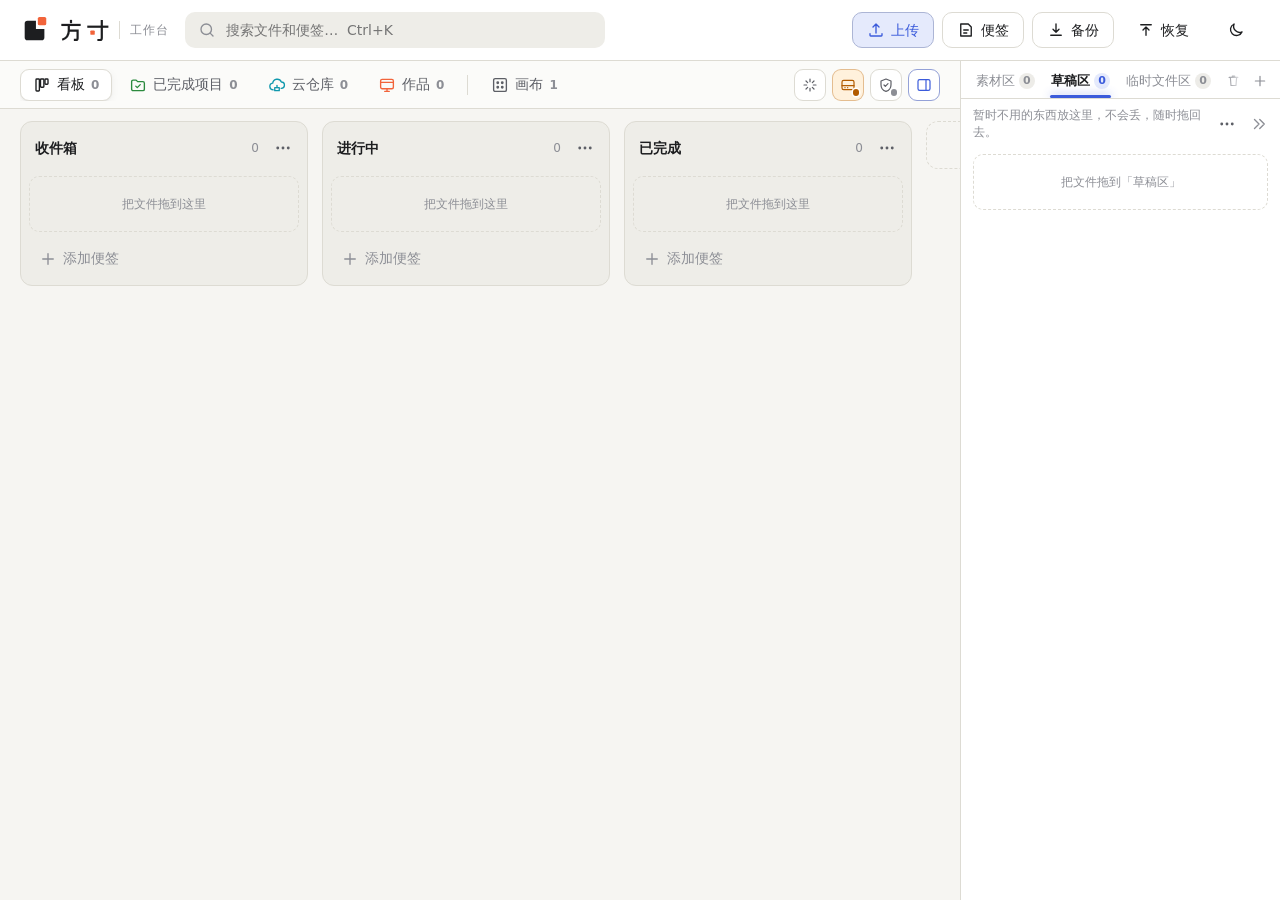
==== index.html @ 1f2dc85d "perf: eliminate lag on works view with staggered bounded iframe loading and single-pass log indexing" ====
<!doctype html>
<html lang="zh-CN">
<head>
  <meta charset="utf-8">
  <meta name="viewport" content="width=device-width, initial-scale=1, viewport-fit=cover">
  <title>方寸 · 工作台</title>
  <meta name="description" content="方寸 —— 方寸之间，万物归位。看板 + 无限画布 + 功能区的文件工作台：任意文件拖入拖出，智能关联，长按打包归档。">
  <meta name="theme-color" content="#f6f5f2" media="(prefers-color-scheme: light)">
  <meta name="theme-color" content="#16171a" media="(prefers-color-scheme: dark)">
  <link rel="icon" type="image/svg+xml" href="brand/mark.svg">
  <link rel="apple-touch-icon" href="brand/fangcun-logo.png">
  <script>
    // 尽早应用主题，避免刷新时闪一下
    try { var t = JSON.parse(localStorage.getItem('wb:theme') || '"auto"'); if (t === 'light' || t === 'dark') document.documentElement.dataset.theme = t; } catch (e) {}
  </script>
  <link rel="stylesheet" href="style.css?v=74">
  <link rel="modulepreload" href="app.js?v=93">
  <link rel="modulepreload" href="db.js?v=8">
</head>
<body>
  <header class="topbar">
    <a class="brand" href="./" title="方寸 —— 方寸之间，万物归位">
      <svg class="mark" viewBox="0 0 64 64" aria-hidden="true">
        <path class="ink" d="M10 18a6 6 0 0 1 6-6h18v18h18v18a6 6 0 0 1-6 6H16a6 6 0 0 1-6-6z"/>
        <rect class="cun" x="38" y="4" width="18" height="18" rx="3.5"/>
      </svg>
      <svg class="wordmark" viewBox="0 0 224 100" aria-hidden="true">
        <g fill="none" stroke="currentColor" stroke-width="10" stroke-linecap="butt" stroke-linejoin="miter">
          <path d="M50 4v15"/><path d="M6 27h88"/><path d="M40 27v26c0 22-10 34-30 41"/><path d="M40 53h40v34c0 5-3 8-8 8h-9"/>
          <path d="M124 35h96"/><path d="M190 4v84c0 5-3 8-8 8h-12"/>
        </g>
        <rect class="cun" x="138" y="52" width="20" height="20" rx="4"/>
      </svg>
      <span class="brand-sub">工作台</span>
      <h1 class="sr-only">方寸 · 工作台</h1>
    </a>
    <label class="search">
      <svg viewBox="0 0 24 24" aria-hidden="true"><circle cx="11" cy="11" r="7"/><path d="m20 20-3.5-3.5"/></svg>
      <input id="search" type="search" placeholder="搜索文件和便签…  Ctrl+K" autocomplete="off" aria-label="搜索">
    </label>
    <div class="actions">
      <button class="btn primary-soft" data-action="add-files" title="上传文件或文件夹（支持批量多文件夹，自动保留子文件夹结构）">
        <svg viewBox="0 0 24 24" aria-hidden="true"><path d="M12 16V4m0 0-4 4m4-4 4 4"/><path d="M4 17v2a1 1 0 0 0 1 1h14a1 1 0 0 0 1-1v-2"/></svg><span>上传</span>
      </button>
      <button class="btn" data-action="new-note" title="新建便签">
        <svg viewBox="0 0 24 24" aria-hidden="true"><path d="M5 4h10l4 4v12H5z"/><path d="M9 12h6M9 16h4"/></svg><span>便签</span>
      </button>
      <button class="btn" data-action="backup" title="导出完整备份（含所有文件）">
        <svg viewBox="0 0 24 24" aria-hidden="true"><path d="M12 4v11m0 0-4-4m4 4 4-4"/><path d="M5 19h14"/></svg><span>备份</span>
      </button>
      <button class="btn ghost" data-action="restore" title="从备份恢复">
        <svg viewBox="0 0 24 24" aria-hidden="true"><path d="M12 19V8m0 0-4 4m4-4 4 4"/><path d="M5 5h14"/></svg><span>恢复</span>
      </button>
      <button class="btn ghost theme-btn" data-action="toggle-theme" id="themeBtn" title="切换白天 / 黑夜（右键：跟随系统）" aria-label="切换白天 / 黑夜模式">
        <svg class="moon" viewBox="0 0 24 24" aria-hidden="true"><path d="M20 14.5A8 8 0 0 1 9.5 4a8 8 0 1 0 10.5 10.5z"/></svg>
        <svg class="sun" viewBox="0 0 24 24" aria-hidden="true"><circle cx="12" cy="12" r="4"/><path d="M12 2v2M12 20v2M4.9 4.9l1.4 1.4M17.7 17.7l1.4 1.4M2 12h2M20 12h2M4.9 19.1l1.4-1.4M17.7 6.3l1.4-1.4"/></svg>
      </button>
      <button class="btn ghost drafts-toggle" data-action="toggle-drafts" aria-controls="drafts" aria-expanded="false" title="功能区">
        <svg viewBox="0 0 24 24" aria-hidden="true"><rect x="4" y="4" width="16" height="16" rx="2"/><path d="M14 4v16"/></svg><span>功能区</span><b class="badge" id="zonesBadge">0</b>
      </button>
    </div>
  </header>

  <nav class="viewbar" aria-label="页面">
    <div class="views" id="views" role="tablist"></div>
    <div class="status">
      <button class="assoc-chip icon-chip" data-action="assoc-panel" id="assocChip" aria-label="智能关联" title="智能关联"></button>
      <button class="status-chip icon-chip" data-action="storage-info" id="storageChip" aria-label="存储状态" title="正在检查存储…"></button>
      <button class="status-chip icon-chip" data-action="backup" id="backupChip" aria-label="备份状态" title="尚未备份"></button>
      <button class="status-chip icon-chip sidebar-toggle-chip" data-action="toggle-drafts-rail" id="sidebarToggleChip" aria-label="收起或展开右侧功能区（Ctrl+\）" data-tip="收起 / 展开右侧功能区（Ctrl+\）" title="收起 / 展开右侧功能区（Ctrl+\）"><svg viewBox="0 0 24 24" aria-hidden="true"><rect x="3" y="4" width="18" height="16" rx="2.5"/><path d="M15 4v16"/></svg></button>
    </div>
  </nav>

  <main class="layout">
    <section class="board" id="board" aria-label="看板"></section>

    <section class="archive-view canvas-directory" id="canvasDirectory" aria-labelledby="canvasDirectoryTitle" hidden></section>

    <section class="canvas-workspace" id="canvasWorkspace" aria-labelledby="canvasTitle" hidden>
      <header class="canvas-workspace-head">
        <button type="button" class="btn" data-view="canvases" aria-label="返回所有画布"><svg viewBox="0 0 24 24" aria-hidden="true"><path d="m14 6-6 6 6 6"/></svg>所有画布</button>
        <h2 id="canvasTitle" tabindex="-1"></h2>
        <div class="collab-head" id="collabHead">
          <div class="collab-avatars" id="collabAvatars" aria-label="在线协作者"></div>
          <button type="button" class="btn collab-btn" id="collabBtn" data-action="collab-panel" aria-expanded="false" aria-controls="collabPopover" title="开启或管理多人实时协作">
            <span class="collab-dot" aria-hidden="true"></span>
            <svg viewBox="0 0 24 24" aria-hidden="true"><circle cx="9" cy="8" r="3.2"/><path d="M3.5 19a5.5 5.5 0 0 1 11 0"/><circle cx="17.5" cy="9.5" r="2.5"/><path d="M15.5 19a4.5 4.5 0 0 1 5-4.2"/></svg>
            <span id="collabBtnText">多人协作</span>
          </button>
        </div>
        <button type="button" class="btn comment-center-btn" id="commentCenterBtn" data-action="comments-panel" aria-expanded="false" aria-controls="commentsPopover" title="查看画布备注与未读提醒（C 键添加备注）">
          <svg viewBox="0 0 24 24" aria-hidden="true"><path d="M21 11.5a8.4 8.4 0 0 1-.9 3.8 8.5 8.5 0 0 1-7.6 4.7 8.4 8.4 0 0 1-3.8-.9L3 21l1.9-5.7a8.4 8.4 0 0 1-.9-3.8 8.5 8.5 0 0 1 4.7-7.6 8.4 8.4 0 0 1 3.8-.9h.5a8.5 8.5 0 0 1 8 8v.5z"/></svg>
          <span class="comment-btn-label">备注</span>
          <span class="comment-count-pill" id="commentCountPill" hidden>0</span>
          <span class="comment-unread-badge" id="commentUnreadBadge" hidden>0</span>
        </button>
        <button type="button" class="icon-btn canvas-max-btn" data-action="canvas-max" aria-pressed="false" aria-label="最大化工作区（F）" title="最大化工作空间：隐藏顶栏，保留右侧功能区（快捷键 F）"><svg class="ico-max" viewBox="0 0 24 24" aria-hidden="true"><path d="M15 3h6v6M9 21H3v-6M21 3l-7 7M3 21l7-7"/></svg><svg class="ico-min" viewBox="0 0 24 24" aria-hidden="true"><path d="M4 14h6v6M20 10h-6V4M14 10l7-7M3 21l7-7"/></svg></button>
        <button type="button" class="icon-btn" data-action="canvas-menu" aria-label="画布设置" aria-haspopup="menu"><svg viewBox="0 0 24 24" aria-hidden="true"><circle cx="5" cy="12" r="1"/><circle cx="12" cy="12" r="1"/><circle cx="19" cy="12" r="1"/></svg></button>
      </header>
      <div class="collab-popover" id="collabPopover" role="dialog" aria-label="多人实时协作设置" hidden></div>
      <div class="comments-popover" id="commentsPopover" role="dialog" aria-label="画布备注列表" hidden></div>
      <div class="collab-follow-bar" id="collabFollowBar" hidden></div>
      <div class="canvas-view" id="canvasView">
        <div class="viewport" id="viewport" tabindex="-1">
          <div class="world" id="world"></div>
          <div class="canvas-empty" id="canvasEmpty">
            <b>无限画布</b>
            <span>把文件拖进来，随意摆放 · 按 N 或用左侧工具栏贴便签<br>左侧工具栏画形状、写文字、连箭头 · 左键拖动框选 · 中键拖动平移 · 滚轮缩放</span>
            <button class="btn primary" type="button" data-action="templates">从模板开始：海报 / 网页 / 功能开发…</button>
          </div>
        </div>
        <div class="canvas-palette" id="canvasPalette" role="toolbar" aria-label="白板工具" aria-orientation="vertical">
          <button class="icon-btn on" data-tool="select" data-tip="选择 · 左键框选 / 中键平移" data-key="V" aria-label="选择（V）"><svg viewBox="0 0 24 24"><path d="M5 3l14 8-6 1.6L10 19z"/></svg></button>
          <button class="icon-btn" data-tool="sticky" data-tip="便签" data-key="N" aria-label="便签（N）"><svg viewBox="0 0 24 24"><path d="M4 4h16v10l-6 6H4z"/><path d="M14 20v-6h6"/></svg></button>
          <button class="icon-btn" data-tool="text" data-tip="文字" data-key="T" aria-label="文字（T）"><svg viewBox="0 0 24 24"><path d="M5 6V4h14v2M12 4v16M9 20h6"/></svg></button>
          <span class="sep"></span>
          <button class="icon-btn" data-tool="rect" data-tip="矩形" data-key="R" aria-label="矩形（R）"><svg viewBox="0 0 24 24"><rect x="3.5" y="6" width="17" height="12" rx="1.5"/></svg></button>
          <button class="icon-btn" data-tool="ellipse" data-tip="圆形" data-key="O" aria-label="圆形（O）"><svg viewBox="0 0 24 24"><circle cx="12" cy="12" r="8"/></svg></button>
          <button class="icon-btn" data-tool="diamond" data-tip="菱形" data-key="D" aria-label="菱形（D）"><svg viewBox="0 0 24 24"><path d="M12 3l9 9-9 9-9-9z"/></svg></button>
          <button class="icon-btn" data-tool="frame" data-tip="画框：把内容框在一起" data-key="A" aria-label="画框（A）"><svg viewBox="0 0 24 24"><path d="M7 3v18M17 3v18M3 7h18M3 17h18"/></svg></button>
          <span class="sep"></span>
          <button class="icon-btn" data-tool="arrow" data-tip="箭头连线" data-key="L" aria-label="箭头连线（L）"><svg viewBox="0 0 24 24"><path d="M5 19L19 5M10 5h9v9"/></svg></button>
          <button class="icon-btn" data-tool="comment" data-tip="备注评论" data-key="C" aria-label="备注评论（C）"><svg viewBox="0 0 24 24"><path d="M21 11.5a8.4 8.4 0 0 1-.9 3.8 8.5 8.5 0 0 1-7.6 4.7 8.4 8.4 0 0 1-3.8-.9L3 21l1.9-5.7a8.4 8.4 0 0 1-.9-3.8 8.5 8.5 0 0 1 4.7-7.6 8.4 8.4 0 0 1 3.8-.9h.5a8.5 8.5 0 0 1 8 8v.5z"/><path d="M12 8.5v6M9 11.5h6"/></svg></button>
          <button class="icon-btn" data-tool="sticker" data-tip="贴纸：标注完成状态与表情" data-key="S" aria-label="贴纸（S）"><svg viewBox="0 0 24 24"><circle cx="12" cy="12" r="9"/><path d="M9 10h.01M15 10h.01"/><path d="M8.5 14.2a4 4 0 0 0 7 0"/></svg></button>
          <span class="sep"></span>
          <button class="icon-btn" data-action="templates" data-tip="模板" data-key="" aria-label="插入模板"><svg viewBox="0 0 24 24"><rect x="3.5" y="3.5" width="7" height="7" rx="1.5"/><rect x="13.5" y="3.5" width="7" height="7" rx="1.5"/><rect x="3.5" y="13.5" width="7" height="7" rx="1.5"/><path d="M17 14v6M14 17h6"/></svg></button>
        </div>
        <div class="tool-hint" id="toolHint" hidden></div>
        <div class="size-tip" id="sizeTip" hidden></div>
        <div class="fmt-bar" id="fmtBar" role="toolbar" aria-label="格式" hidden></div>
        <div class="comment-thread-pop" id="commentThreadPop" role="dialog" aria-label="备注详情" hidden></div>
        <div class="sticker-popover" id="stickerPopover" role="dialog" aria-label="选择贴纸" hidden></div>
        <div class="canvas-tools" role="toolbar" aria-label="画布工具">
          <button class="icon-btn" data-action="zoom-out" aria-label="缩小"><svg viewBox="0 0 24 24"><path d="M5 12h14"/></svg></button>
          <button class="zoom-label" data-action="zoom-reset" id="zoomLabel" title="重置为 100%">100%</button>
          <button class="icon-btn" data-action="zoom-in" aria-label="放大"><svg viewBox="0 0 24 24"><path d="M12 5v14M5 12h14"/></svg></button>
          <span class="sep"></span>
          <button class="icon-btn" data-action="zoom-fit" aria-label="显示全部" title="显示全部：缩放到能看见画布上所有内容（Shift+1）"><svg viewBox="0 0 24 24"><path d="M4 9V4h5M20 9V4h-5M4 15v5h5M20 15v5h-5"/></svg></button>
          <button class="icon-btn" data-action="auto-align" aria-label="自动对齐" title="自动对齐：保持当前布局结构，自动吸附对齐相近的行列、等宽与等距"><svg viewBox="0 0 24 24"><path d="M4 4v16M8 7h12v4H8zM8 14h8v4H8z"/></svg></button>
          <button class="icon-btn" data-action="tidy" aria-label="整理排列" title="整理排列：把文件卡片排成整齐的网格；先框选多个形状再点，则整理这些形状"><svg viewBox="0 0 24 24"><rect x="4" y="4" width="6" height="6" rx="1"/><rect x="14" y="4" width="6" height="6" rx="1"/><rect x="4" y="14" width="6" height="6" rx="1"/><rect x="14" y="14" width="6" height="6" rx="1"/></svg></button>
          <span class="sep"></span>
          <button class="icon-btn canvas-max-btn" data-action="canvas-max" aria-pressed="false" aria-label="最大化工作区（F）" title="最大化工作空间：隐藏顶栏，保留右侧功能区（快捷键 F）"><svg class="ico-max" viewBox="0 0 24 24" aria-hidden="true"><path d="M15 3h6v6M9 21H3v-6M21 3l-7 7M3 21l7-7"/></svg><svg class="ico-min" viewBox="0 0 24 24" aria-hidden="true"><path d="M4 14h6v6M20 10h-6V4M14 10l7-7M3 21l7-7"/></svg></button>
          <button class="icon-btn" data-action="canvas-bg" aria-label="画布背景" aria-haspopup="menu" title="画布背景：点阵 / 方格 / 纯色"><svg viewBox="0 0 24 24" aria-hidden="true"><rect x="3.5" y="3.5" width="17" height="17" rx="3"/><path d="M8 8h.01M12 8h.01M16 8h.01M8 12h.01M12 12h.01M16 12h.01M8 16h.01M12 16h.01M16 16h.01"/></svg></button>
          <button class="icon-btn" data-action="shortcuts" aria-label="快捷键速查" title="快捷键速查（?）"><svg viewBox="0 0 24 24"><rect x="3" y="6" width="18" height="12" rx="2"/><path d="M7 10h.01M11 10h.01M15 10h.01M7 14h10"/></svg></button>
        </div>
      </div>
    </section>

    <section class="archive-view" id="archiveView" aria-label="已完成项目" hidden></section>

    <section class="archive-view works-view" id="worksView" aria-label="作品" hidden></section>

    <section class="archive-view store-view" id="storeView" aria-label="云仓库" hidden></section>

    <aside class="drafts" id="drafts" aria-label="功能区">
      <div class="drafts-resizer" id="draftsResizer" role="separator" aria-orientation="vertical" aria-label="拖动调整功能区宽度，双击收起" title="拖动调整宽度 · 双击收起 / 展开"></div>
      <!-- 收起后的窄侧栏：每个功能区一个图标 + 数量，点一下展开到那个区；拖文件上来可直接放入 -->
      <nav class="drafts-rail" id="draftsRail" aria-label="功能区（已收起）"></nav>
      <div class="drafts-main" id="draftsMain">
        <div class="drafts-head">
          <div class="zone-tabs" id="zoneTabs" role="tablist"></div>
          <button class="icon-btn add-zone-btn" type="button" data-action="add-zone" title="新建功能区" aria-label="新建功能区">
            <svg viewBox="0 0 24 24" aria-hidden="true"><path d="M12 5v14M5 12h14"/></svg>
          </button>
          <button class="icon-btn close-drafts" type="button" data-action="toggle-drafts" aria-label="关闭功能区">
            <svg viewBox="0 0 24 24" aria-hidden="true"><path d="M6 6l12 12M18 6 6 18"/></svg>
          </button>
        </div>
        <div class="zone-bar">
          <p class="drafts-desc" id="draftsDesc"></p>
          <button class="icon-btn" data-action="zone-menu" id="zoneMenuBtn" aria-label="功能区设置" aria-haspopup="menu"><svg viewBox="0 0 24 24"><circle cx="5" cy="12" r="1"/><circle cx="12" cy="12" r="1"/><circle cx="19" cy="12" r="1"/></svg></button>
          <button class="icon-btn collapse-drafts" data-action="collapse-drafts" aria-label="收起功能区" title="收起功能区（Ctrl+\）">
            <svg viewBox="0 0 24 24" aria-hidden="true"><path d="M13 6l6 6-6 6M6 6l6 6-6 6"/></svg>
          </button>
        </div>
        <div class="list" id="draftsList"></div>
        <div class="drafts-foot" id="draftsFoot"></div>
      </div>
    </aside>
  </main>

  <div class="drop-overlay" id="dropOverlay" aria-hidden="true"><div>松开鼠标，文件将添加到这里</div></div>
  <div class="menu" id="menu" role="menu" hidden></div>
  <div class="toasts" id="toasts" aria-live="polite"></div>

  <dialog class="modal" id="modal"><form method="dialog" class="modal-inner" id="modalInner"></form></dialog>
  <dialog class="modal viewer" id="viewer"><div class="modal-inner" id="viewerInner"></div></dialog>

  <input type="file" id="fileInput" multiple hidden>
  <input type="file" id="dirInput" webkitdirectory directory multiple hidden>
  <input type="file" id="restoreInput" accept=".wbk" hidden>
  <noscript>此工作台需要启用 JavaScript。</noscript>
  <script type="module" src="app.js?v=93"></script>
</body>
</html>
---- style.css ----
:root {
  --bg: #f6f5f2;
  --surface: #ffffff;
  --surface-2: #eeede8;
  --surface-3: #e4e2db;
  --border: #dddbd3;
  --text: #1d1e20;
  --text-2: #5d5f66;
  --text-3: #8c8e95;
  --accent: #3b5bdb;
  --accent-soft: #e5eafc;
  --danger: #c92a2a;
  --danger-soft: #fdeaea;
  --warn: #b35c00;
  --warn-soft: #fff1dc;
  --ok: #2b8a3e;
  --ok-soft: #e3f5e6;
  --shadow: 0 1px 2px rgba(20, 20, 30, .06), 0 2px 8px rgba(20, 20, 30, .05);
  --shadow-lg: 0 12px 40px rgba(20, 20, 30, .18);
  --radius: 12px;
  --col-w: 288px;
  --brand: #f2643b;
  --ease-spring: cubic-bezier(.22, 1.38, .36, 1);
  --ease-spring-soft: cubic-bezier(.2, 1.18, .32, 1);
  --ease-smooth: cubic-bezier(.22, 1, .36, 1);
  --dur-fast: .18s;
  --dur-med: .28s;
  --dur-spring: .36s;
  color-scheme: light;
}
/* 黑夜模式：手动选择（data-theme="dark"）或跟随系统（未手动选白天时） */
:root[data-theme="dark"] {
  --bg: #16171a; --surface: #212226; --surface-2: #1c1d21; --surface-3: #2a2b30; --border: #33353b;
  --text: #ececef; --text-2: #a5a7ae; --text-3: #75777e; --accent: #7d97ff; --accent-soft: #252c47;
  --danger: #ff7b7b; --danger-soft: #3a2224; --warn: #ffb35c; --warn-soft: #3a2c1a; --ok: #69d27e; --ok-soft: #1d3324;
  --shadow: 0 1px 2px rgba(0, 0, 0, .3), 0 2px 8px rgba(0, 0, 0, .2); --shadow-lg: 0 12px 40px rgba(0, 0, 0, .5);
  color-scheme: dark;
}
@media (prefers-color-scheme: dark) {
  :root:not([data-theme="light"]) {
    --bg: #16171a;
    --surface: #212226;
    --surface-2: #1c1d21;
    --surface-3: #2a2b30;
    --border: #33353b;
    --text: #ececef;
    --text-2: #a5a7ae;
    --text-3: #75777e;
    --accent: #7d97ff;
    --accent-soft: #252c47;
    --danger: #ff7b7b;
    --danger-soft: #3a2224;
    --warn: #ffb35c;
    --warn-soft: #3a2c1a;
    --ok: #69d27e;
    --ok-soft: #1d3324;
    --shadow: 0 1px 2px rgba(0, 0, 0, .3), 0 2px 8px rgba(0, 0, 0, .2);
    --shadow-lg: 0 12px 40px rgba(0, 0, 0, .5);
    color-scheme: dark;
  }
}

* { box-sizing: border-box; }
html, body { height: 100%; }
body {
  margin: 0;
  background: var(--bg);
  color: var(--text);
  font: 14px/1.5 system-ui, -apple-system, "PingFang SC", "Microsoft YaHei", "Segoe UI", sans-serif;
  display: flex;
  flex-direction: column;
  overflow: hidden;
  -webkit-font-smoothing: antialiased;
}
button, input, textarea { font: inherit; color: inherit; }
button { cursor: pointer; }
svg { width: 18px; height: 18px; fill: none; stroke: currentColor; stroke-width: 1.8; stroke-linecap: round; stroke-linejoin: round; flex-shrink: 0; }
:focus-visible { outline: 2px solid var(--accent); outline-offset: 2px; }

/* ---------- 极简滚动条 ---------- */
*::-webkit-scrollbar { width: 6px; height: 6px; }
*::-webkit-scrollbar-track { background: transparent; }
*::-webkit-scrollbar-thumb {
  background: color-mix(in srgb, var(--text-3) 26%, transparent);
  border-radius: 999px;
  border: 1px solid transparent;
  background-clip: content-box;
}
*:hover::-webkit-scrollbar-thumb {
  background: color-mix(in srgb, var(--text-3) 48%, transparent);
}
*::-webkit-scrollbar-thumb:hover {
  background: color-mix(in srgb, var(--text-2) 72%, transparent);
}
*::-webkit-scrollbar-thumb:active {
  background: color-mix(in srgb, var(--accent) 80%, transparent);
}
*::-webkit-scrollbar-button { display: none; width: 0; height: 0; }
*::-webkit-scrollbar-corner { background: transparent; }
@supports not selector(::-webkit-scrollbar) {
  * {
    scrollbar-width: thin;
    scrollbar-color: color-mix(in srgb, var(--text-3) 38%, transparent) transparent;
  }
}

/* ---------- 顶栏 ---------- */
.topbar {
  display: flex; align-items: center; gap: 16px;
  padding: 12px 20px; border-bottom: 1px solid var(--border);
  background: var(--surface);
}
.brand { display: flex; align-items: center; gap: 10px; color: var(--text); text-decoration: none; flex-shrink: 0; }
.brand svg { stroke: none; fill: none; }
.brand .mark { width: 30px; height: 30px; }
.brand .mark .ink { fill: currentColor; }
.brand .mark .cun, .brand .wordmark .cun { fill: var(--brand); }
.brand .mark .cun { transition: transform .45s cubic-bezier(.3,1.5,.5,1); }
.brand:hover .mark .cun { transform: translate(-4px, 8px); } /* 悬停时「寸」落回缺口 */
.brand .wordmark { width: auto; height: 22px; }
.brand-sub { font-size: 12px; color: var(--text-3); padding-left: 10px; border-left: 1px solid var(--border); letter-spacing: .08em; }
.sr-only { position: absolute; width: 1px; height: 1px; overflow: hidden; clip: rect(0 0 0 0); white-space: nowrap; }
.theme-btn .sun, :root[data-theme="dark"] .theme-btn .moon { display: none; }
:root[data-theme="dark"] .theme-btn .sun { display: block; }
@media (prefers-color-scheme: dark) {
  :root:not([data-theme="light"]) .theme-btn .moon { display: none; }
  :root:not([data-theme="light"]) .theme-btn .sun { display: block; }
}
::view-transition-old(root), ::view-transition-new(root) { animation: none; mix-blend-mode: normal; }
.search { flex: 1; max-width: 420px; display: flex; align-items: center; gap: 8px;
  background: var(--surface-2); border: 1px solid transparent; border-radius: 10px; padding: 0 12px; height: 36px; color: var(--text-3);
  transition: border-color var(--dur-fast) var(--ease-smooth), background var(--dur-fast) var(--ease-smooth), box-shadow var(--dur-med) var(--ease-smooth); }
.search svg { transition: transform var(--dur-spring) var(--ease-spring), color var(--dur-fast) ease; }
.search:focus-within { border-color: var(--accent); background: var(--surface); box-shadow: 0 0 0 3px var(--accent-soft); }
.search:focus-within svg { color: var(--accent); transform: scale(1.06); }
.search input { flex: 1; border: 0; background: none; outline: none; height: 100%; color: var(--text); min-width: 0; }
.actions { margin-left: auto; display: flex; gap: 8px; }
.btn { display: inline-flex; align-items: center; gap: 6px; height: 36px; padding: 0 14px;
  border-radius: 10px; border: 1px solid var(--border); background: var(--surface); white-space: nowrap;
  transition: transform var(--dur-spring) var(--ease-spring), background var(--dur-fast) ease, border-color var(--dur-fast) ease, box-shadow var(--dur-med) var(--ease-smooth), color var(--dur-fast) ease; }
.btn:hover { background: var(--surface-2); transform: translateY(-1px); }
.btn:active { transform: translateY(0) scale(.955); }
.btn.primary { background: var(--accent); color: #fff; border-color: var(--accent); }
.btn.primary:hover { filter: brightness(1.08); box-shadow: 0 4px 14px color-mix(in srgb, var(--accent) 34%, transparent); }
.btn.primary-soft { background: var(--accent-soft); color: var(--accent); border-color: color-mix(in srgb, var(--accent) 30%, var(--border)); font-weight: 550; }
.btn.primary-soft:hover { background: color-mix(in srgb, var(--accent) 18%, var(--surface)); border-color: color-mix(in srgb, var(--accent) 55%, var(--border)); box-shadow: 0 3px 10px color-mix(in srgb, var(--accent) 18%, transparent); }
.btn.danger { background: var(--danger); color: #fff; border-color: var(--danger); }
.btn.ghost { border-color: transparent; background: transparent; }
.btn.ghost:hover { background: var(--surface-2); }
.badge { min-width: 20px; height: 20px; padding: 0 6px; border-radius: 10px; background: var(--surface-3); font-size: 12px; font-weight: 600; display: inline-grid; place-items: center; }
.drafts-toggle { display: none; }
.icon-btn { width: 32px; height: 32px; display: grid; place-items: center; border: 0; border-radius: 8px; background: transparent; color: var(--text-2);
  transition: transform var(--dur-spring) var(--ease-spring), background var(--dur-fast) ease, color var(--dur-fast) ease; }
.icon-btn:hover { background: var(--surface-3); color: var(--text); transform: scale(1.06); }
.icon-btn:active { transform: scale(.9); }
.theme-btn svg { transition: transform var(--dur-spring) var(--ease-spring); }
.theme-btn:hover svg { transform: rotate(18deg) scale(1.08); }

.status-chip, .assoc-chip {
  position: relative; width: 32px; height: 32px; padding: 0; border-radius: 9px;
  border: 1px solid var(--border); background: var(--surface); color: var(--text-2);
  display: inline-grid; place-items: center; flex-shrink: 0;
  transition: transform .28s cubic-bezier(.22, 1.4, .36, 1), background .18s, border-color .18s, color .18s;
}
.status-chip svg, .assoc-chip svg { width: 16px; height: 16px; }
.status-chip:hover, .assoc-chip:hover {
  background: var(--surface-2); color: var(--text); transform: translateY(-1.5px) scale(1.05);
  border-color: color-mix(in srgb, var(--accent) 40%, var(--border));
}
.status-chip:active, .assoc-chip:active { transform: scale(.92); }
.status-chip .st-dot {
  position: absolute; right: 4px; bottom: 4px; width: 6.5px; height: 6.5px; border-radius: 50%;
  background: var(--text-3); box-shadow: 0 0 0 1.5px var(--surface);
}
.status-chip.ok .st-dot { background: var(--ok); }
.status-chip.warn { background: var(--warn-soft); border-color: color-mix(in srgb, var(--warn) 35%, transparent); color: var(--warn); }
.status-chip.warn .st-dot { background: var(--warn); }
/* 纯图标悬停弹性文字提示 */
.status-chip[data-tip]:hover::after, .assoc-chip[data-tip]:hover::after {
  content: attr(data-tip); position: absolute; top: calc(100% + 8px); right: 0; z-index: 50;
  white-space: nowrap; padding: 5px 10px; border-radius: 8px;
  background: var(--text); color: var(--bg); font-size: 12px; font-weight: 500;
  box-shadow: var(--shadow-lg); pointer-events: none;
  animation: statusTipIn .22s cubic-bezier(.22, 1.4, .36, 1);
}
@keyframes statusTipIn {
  from { opacity: 0; transform: translateY(-4px) scale(.94); }
  to { opacity: 1; transform: none; }
}

/* ---------- 页面切换栏 ---------- */
.viewbar {
  position: relative; z-index: 20; display: flex; align-items: center; gap: 12px;
  padding: 8px 20px;
  background: color-mix(in srgb, var(--surface) 55%, var(--bg));
  border-bottom: 1px solid var(--border);
}
.views { position: relative; display: flex; align-items: center; gap: 4px; min-width: 0; overflow-x: auto; scrollbar-width: none; scroll-behavior: smooth; }
.views::-webkit-scrollbar { display: none; }
.view-pill {
  position: absolute; top: 0; bottom: 0; left: 0; width: 0; z-index: 0;
  border-radius: 9px; background: var(--surface); border: 1px solid var(--border);
  box-shadow: var(--shadow); pointer-events: none; opacity: 0;
  transition: transform .38s var(--ease-spring-soft), width .38s var(--ease-spring-soft), opacity .18s ease;
}
.view-pill.ready { opacity: 1; }
.view-tab {
  position: relative; z-index: 1; display: inline-flex; align-items: center; gap: 6px; height: 32px; padding: 0 12px;
  border-radius: 9px; border: 1px solid transparent; background: transparent; color: var(--text-2); font-weight: 550; white-space: nowrap; flex-shrink: 0;
  transition: color var(--dur-fast) ease, background var(--dur-fast) ease, transform var(--dur-spring) var(--ease-spring), border-color var(--dur-fast) ease;
}
.view-tab svg { transition: transform var(--dur-spring) var(--ease-spring); }
.view-tab:hover { background: color-mix(in srgb, var(--surface-3) 72%, transparent); color: var(--text); }
.view-tab:hover svg { transform: scale(1.1); }
.view-tab:active { transform: scale(.945); }
.view-tab b { font-weight: 600; font-size: 12px; color: var(--text-3); }
.view-tab[aria-selected="true"] { background: var(--surface); border-color: var(--border); color: var(--text); box-shadow: var(--shadow); }
.views.has-pill .view-tab[aria-selected="true"] { background: transparent; border-color: transparent; box-shadow: none; }
.views.has-pill .view-tab[aria-selected="true"]:hover { background: transparent; }
.view-tab.drop-active { background: var(--accent-soft); border-color: var(--accent); }
.status { margin-left: auto; display: flex; gap: 6px; flex-shrink: 0; }

/* ---------- 布局 ---------- */
.layout { flex: 1; min-height: 0; display: flex; gap: 0; }
[hidden] { display: none !important; }
.board { flex: 1; min-width: 0; display: flex; align-items: flex-start; gap: 14px; padding: 12px 20px 20px; overflow-x: auto; overflow-y: hidden; scroll-behavior: smooth; }

/* ---------- 已完成项目 ---------- */
.view-sep { width: 1px; height: 20px; background: var(--border); margin: 0 6px; flex-shrink: 0; }
.archive-tab svg { color: var(--ok); }
.store-tab svg { color: #1098ad; }
.store-tab.drop-active { background: color-mix(in srgb, #1098ad 18%, var(--surface)); border-color: #1098ad; }
/* 拖着项目文件夹经过顶部标签：放大提示可以松手移过去 */
.view-tab.folder-drop { transform: scale(1.08); box-shadow: 0 0 0 2px color-mix(in srgb, var(--accent) 55%, transparent); transition: transform .15s ease; }
/* 云仓库里空的仓库文件夹：封面改成浅色虚线框，不和有内容的项目文件夹抢视觉 */
.folder.shelf .folder-cover:has(.cover-empty) { background: color-mix(in srgb, var(--fc) 5%, transparent); box-shadow: none; border: 1.5px dashed color-mix(in srgb, var(--fc) 35%, var(--border)); }
.folder.shelf .cover-empty svg { width: 40px; height: 40px; opacity: .8; }
.store-hint { margin: 18px 2px 0; padding: 12px 14px; border: 1px dashed var(--border); border-radius: 10px; color: var(--text-3); font-size: 13px; line-height: 1.6; }
.archive-view { flex: 1; min-width: 0; overflow-y: auto; padding: 14px 20px 32px; scroll-behavior: smooth; }
.archive-head { display: flex; align-items: center; gap: 12px; margin: 0 0 20px; }
.archive-head .crumb { margin-bottom: 2px; }
.ah-text { flex: 1; min-width: 0; }
.archive-head h2 { margin: 0; font-size: 20px; font-weight: 700; letter-spacing: .01em; }
.archive-head .meta { font-size: 13px; color: var(--text-3); margin-top: 2px; }
.archive-head .back { width: 36px; height: 36px; border: 1px solid var(--border); background: var(--surface); }
.crumb { display: flex; align-items: center; gap: 6px; font-size: 12px; color: var(--text-3); }
.crumb-link { border: 0; background: none; padding: 0; color: var(--accent); font-size: 12px; }
.crumb-link:hover { text-decoration: underline; }
.btn[disabled] { opacity: .45; pointer-events: none; }
.folder-grid { display: grid; grid-template-columns: repeat(auto-fill, minmax(230px, 1fr)); gap: 22px 18px; }
.folder { position: relative; cursor: pointer; border-radius: 14px; padding: 10px; background: var(--surface); border: 1px solid var(--border); box-shadow: var(--shadow);
  transition: transform var(--dur-spring) var(--ease-spring-soft), box-shadow var(--dur-med) var(--ease-smooth), border-color var(--dur-fast) ease; animation: fade-up .35s var(--ease-smooth) backwards; }
.folder-grid > .folder { content-visibility: auto; contain-intrinsic-size: auto 230px; }
.folder:nth-child(2) { animation-delay: .04s; } .folder:nth-child(3) { animation-delay: .08s; } .folder:nth-child(4) { animation-delay: .12s; } .folder:nth-child(n+5) { animation-delay: .16s; }
.folder:hover { transform: translateY(-4px) scale(1.012); box-shadow: 0 4px 10px rgba(20,20,30,.07), 0 14px 32px rgba(20,20,30,.12); }
.folder:hover .folder-tab { transform: rotate(-4deg) translateY(-1px); }
.folder:active { transform: translateY(-1px) scale(.985); }
.folder:hover .more { opacity: 1; }
.folder.drop-active { border-color: var(--ok); box-shadow: 0 0 0 3px color-mix(in srgb, var(--ok) 30%, transparent); transform: translateY(-3px) scale(1.02); }
.folder[draggable="true"] { cursor: grab; }
.folder.folder-dragging { opacity: .4; transform: scale(.97); }
body.dragging-folder .folder:not(.folder-dragging) { border-style: dashed; }
.merge-hint { position: absolute; z-index: 4; left: 50%; top: 42%; transform: translate(-50%, -50%) scale(.8); padding: 6px 14px; border-radius: 999px;
  background: var(--ok); color: #fff; font-size: 13px; font-weight: 700; box-shadow: 0 6px 18px rgba(0,0,0,.3); opacity: 0; pointer-events: none; transition: opacity .15s, transform .2s cubic-bezier(.3,1.5,.5,1); }
.folder.merge-target { border-style: solid !important; border-color: var(--ok); box-shadow: 0 0 0 4px color-mix(in srgb, var(--ok) 30%, transparent), 0 14px 32px rgba(20,20,30,.18); transform: translateY(-4px) scale(1.03); }
.folder.merge-target .merge-hint { opacity: 1; transform: translate(-50%, -50%) scale(1); }
.folder.merge-target .folder-cover { filter: brightness(.8); }
.folder-tab { transition: transform .3s cubic-bezier(.3,1.5,.5,1); transform-origin: left bottom; }
.folder.merge-target .folder-tab, .folder.merge-open .folder-tab { transform: rotate(-10deg) translateY(-4px); }
.folder.merged { animation: merged-glow 1.2s ease-out; }
@keyframes merged-glow { 0% { box-shadow: 0 0 0 0 color-mix(in srgb, var(--ok) 60%, transparent); } 100% { box-shadow: 0 0 0 18px transparent; } }
.folder { --fc: var(--ok); }
.folder:hover { border-color: color-mix(in srgb, var(--fc) 45%, var(--border)); }
.folder-tab { position: absolute; top: -9px; left: 14px; width: 72px; height: 12px; border-radius: 8px 8px 0 0; background: color-mix(in srgb, var(--fc) 75%, var(--surface)); }
.folder-cover { height: 150px; border-radius: 9px; overflow: hidden; background: color-mix(in srgb, var(--fc) 14%, var(--surface-2)); box-shadow: inset 0 3px 0 color-mix(in srgb, var(--fc) 70%, transparent); }
.cover-grid { display: grid; height: 100%; gap: 3px; }
.cover-grid.n2 { grid-template-columns: 1fr 1fr; }
.cover-grid.n3 { grid-template-columns: 2fr 1fr; grid-template-rows: 1fr 1fr; }
.cover-grid.n3 > :first-child { grid-row: span 2; }
.cover-grid.n4 { grid-template-columns: 1fr 1fr; grid-template-rows: 1fr 1fr; }
.cover-grid > * { min-width: 0; min-height: 0; width: 100%; height: 100%; }
.cover-grid img { object-fit: cover; object-position: top; background: #fff; }
.cover-type { display: grid; place-items: center; color: #fff; font-weight: 700; font-size: 12px; text-transform: uppercase; background: var(--c); }
.cover-empty { height: 100%; display: grid; place-items: center; color: color-mix(in srgb, var(--fc) 70%, var(--text-3)); }
/* 子文件夹 */
.title-sw { display: inline-block; width: 14px; height: 14px; margin-right: 10px; vertical-align: 1px; border-radius: 3px; background: var(--fc, var(--ok)); }
.folder.nest-mode .merge-hint { background: var(--accent); }
.folder.merge-target.nest-mode { border-color: var(--accent); box-shadow: 0 0 0 4px color-mix(in srgb, var(--accent) 30%, transparent), 0 14px 32px rgba(20,20,30,.18); }
.folder.merge-target .merge-hint { top: 30%; }
.folder.merge-target.nest-mode .merge-hint { top: 66%; }
.folder.has-subs .folder-cover { box-shadow: inset 0 3px 0 color-mix(in srgb, var(--fc) 70%, transparent), 6px 6px 0 -2px color-mix(in srgb, var(--fc) 30%, var(--surface)); }
.crumb { flex-wrap: wrap; }
.crumb-link.drop-active { background: var(--accent-soft); outline: 2px dashed var(--accent); outline-offset: 2px; border-radius: 4px; }
body.dragging-folder .crumb-link { outline: 1px dashed color-mix(in srgb, var(--accent) 50%, transparent); outline-offset: 2px; border-radius: 4px; }
/* 分类栏 */
.cat-bar { display: flex; flex-wrap: wrap; align-items: center; gap: 6px; margin: -4px 0 20px; }
.cat-chip { display: inline-flex; align-items: center; gap: 6px; height: 32px; padding: 0 12px; border-radius: 9px; border: 1px solid var(--border); background: var(--surface); color: var(--text-2); font-weight: 550; transition: background var(--dur-fast) ease, border-color var(--dur-fast) ease, color var(--dur-fast) ease, transform var(--dur-spring) var(--ease-spring); }
.cat-chip b { font-size: 12px; color: var(--text-3); font-weight: 600; }
.cat-chip:hover { color: var(--text); border-color: color-mix(in srgb, var(--text) 25%, var(--border)); transform: translateY(-1px); }
.cat-chip:active { transform: scale(.95); }
.cat-chip[aria-selected="true"] { background: var(--text); color: var(--bg); border-color: var(--text); }
.cat-chip[aria-selected="true"] b { color: color-mix(in srgb, var(--bg) 70%, transparent); }
.cat-chip.drop-active { border-color: var(--ok); background: var(--ok-soft); color: var(--ok); transform: translateY(-2px) scale(1.04); }
body.dragging-folder .cat-chip[data-catdrop] { border-style: dashed; }
.cat-add { height: 32px; padding: 0 12px; border-radius: 9px; border: 1px dashed var(--border); background: transparent; color: var(--text-3); transition: border-color var(--dur-fast) ease, color var(--dur-fast) ease, transform var(--dur-spring) var(--ease-spring); }
.cat-add:hover { color: var(--accent); border-color: var(--accent); transform: translateY(-1px); }
.cat-add:active { transform: scale(.95); }
.cat-sec + .cat-sec { margin-top: 28px; }
.cat-h { display: flex; align-items: baseline; gap: 8px; margin: 0 0 14px; font-size: 14px; font-weight: 650; color: var(--text-2); letter-spacing: .04em; }
.cat-h::before { content: ""; width: 10px; height: 10px; align-self: center; background: var(--text-3); clip-path: polygon(0 0, 100% 0, 100% 100%); }
.cat-h b { font-size: 12px; color: var(--text-3); font-weight: 500; }
.archive-empty.slim { padding: 40px 20px; }
/* 优先级：方形印章字标 */
.prio { display: inline-grid; place-items: center; width: 18px; height: 18px; margin-right: 6px; vertical-align: 1px; flex-shrink: 0;
  border: 1.5px solid var(--pc); border-radius: 3px; color: var(--pc); font-size: 11px; font-weight: 800; line-height: 1;
  background: color-mix(in srgb, var(--pc) 10%, transparent); }
.card.prio-1, .card.prio-2 { border-left-width: 3px; }
.card.prio-1 { border-left-color: #e03131 !important; }
.card.prio-2 { border-left-color: #e8590c !important; }
.menu .sw { width: 14px; height: 14px; border-radius: 3px; flex-shrink: 0; }
.menu .prio { margin-right: 0; }
.menu .chk { margin-left: auto; color: var(--accent); font-weight: 700; }
.menu { max-height: min(70vh, 560px); overflow-y: auto; }
.sel-btn .prio { width: 16px; height: 16px; font-size: 10px; margin: 0; }
.cover-empty svg { width: 48px; height: 48px; stroke-width: 1.3; }
.folder-info { padding: 10px 30px 2px 4px; }
.folder-name { font-weight: 650; font-size: 15px; overflow: hidden; text-overflow: ellipsis; white-space: nowrap; }
.folder .meta { font-size: 12px; color: var(--text-3); margin-top: 2px; }
.folder .more { top: auto; bottom: 8px; right: 6px; }
.archive-empty { display: grid; justify-items: center; gap: 8px; padding: 70px 20px; text-align: center; color: var(--text-3); border: 1.5px dashed var(--border); border-radius: 16px; }
.archive-empty svg { width: 52px; height: 52px; stroke-width: 1.2; color: var(--ok); }
.archive-empty b { color: var(--text-2); font-size: 16px; }
/* 文件夹内页：相册式网格（选择器加上 .list，避免被通用列表的竖排布局覆盖） */
.list.folder-list { display: grid; grid-template-columns: repeat(auto-fill, minmax(200px, 1fr)); align-content: start; align-items: start; gap: 16px; padding: 4px; border-radius: 12px; min-height: 200px; overflow: visible; }
.folder-list .card { min-width: 0; }
.folder-list .card .meta { white-space: nowrap; overflow: hidden; text-overflow: ellipsis; }
.folder-list .card.has-img .thumb { height: auto; aspect-ratio: 4 / 3; background: color-mix(in srgb, var(--surface-3) 70%, var(--surface)); }
.folder-list .card.has-img .thumb .thumb-img { object-fit: contain; object-position: center; padding: 10px; filter: drop-shadow(0 2px 6px rgba(0,0,0,.18)); }
.folder-list .card.has-img .thumb.fit-wave .thumb-img { padding: 24px 14px; filter: none; }
.folder-list .card.has-img:hover .thumb-img { transform: scale(1.04); }
.folder-list .card:not(.has-img) { min-height: 72px; }
.folder-list .drop-indicator { display: none; }
.folder-list.drop-active { background: color-mix(in srgb, var(--ok) 8%, transparent); outline: 2px dashed color-mix(in srgb, var(--ok) 50%, transparent); }
.folder-list .empty { grid-column: 1 / -1; padding: 50px; }
.pick-list { display: grid; gap: 6px; max-height: 300px; overflow-y: auto; }
.pick { display: flex; align-items: center; gap: 10px; padding: 10px 12px; border: 1px solid var(--border); border-radius: 10px; cursor: pointer; transition: border-color .15s, background .15s; }
.pick:has(input:checked) { border-color: var(--ok); background: color-mix(in srgb, var(--ok) 8%, transparent); }
.pick span { flex: 1; font-weight: 550; }
.pick small { color: var(--text-3); }
.pick input[type="radio"] { accent-color: var(--ok); }
.pick.new input[type="text"] { flex: 1; border: 0; background: transparent; padding: 0; outline: none; }

/* ---------- 画布工作区 ---------- */
.canvas-directory-head, .canvas-workspace-head { display: flex; align-items: center; gap: 12px; }
.canvas-directory-head { justify-content: space-between; margin-bottom: 20px; }
.canvas-directory-head h2, .canvas-workspace-head h2 { min-width: 0; margin: 0; font-weight: 700; }
.canvas-directory-head h2 { font-size: 20px; }
.canvas-directory-head > .btn, .canvas-workspace-head > button { flex: none; }
.canvas-directory-list {
  list-style: none; display: grid; grid-template-columns: repeat(auto-fill, minmax(min(100%, 280px), 1fr));
  gap: 16px; margin: 0; padding: 0;
}
.canvas-directory-item {
  position: relative; display: flex; flex-direction: column; min-width: 0;
  border: 1px solid var(--border); border-radius: 14px; background: var(--surface); overflow: hidden;
  box-shadow: var(--shadow);
  transition: border-color var(--dur-fast) ease, background var(--dur-fast) ease, transform var(--dur-spring) var(--ease-spring-soft), box-shadow var(--dur-med) var(--ease-smooth);
}
.canvas-directory-item:has(.canvas-directory-open:hover) {
  background: var(--surface-2); border-color: color-mix(in srgb, var(--accent) 45%, var(--border));
  transform: translateY(-4px) scale(1.012); box-shadow: var(--shadow-lg);
}
.canvas-directory-item:has(.canvas-directory-open:active) {
  transform: translateY(-1px) scale(.985);
}
.canvas-directory-open {
  display: flex; flex-direction: column; flex: 1; width: 100%; min-width: 0;
  padding: 0; border: 0; border-radius: 13px; text-align: left; background: transparent;
}
.cd-stage {
  position: relative; display: block; width: 100%; aspect-ratio: 16 / 10; overflow: hidden;
  background: var(--surface-2);
  background-image: radial-gradient(circle, color-mix(in srgb, var(--text-3) 34%, transparent) 1px, transparent 1.1px);
  background-size: 14px 14px;
  border-bottom: 1px solid var(--border);
}
.cd-stage.is-empty { display: grid; place-items: center; }
.cd-empty-state {
  display: inline-flex; flex-direction: column; align-items: center; gap: 6px;
  color: var(--text-3); font-size: 12px; pointer-events: none;
}
.cd-empty-state svg {
  width: 24px; height: 24px; fill: none; stroke: currentColor; stroke-width: 1.5;
  stroke-linecap: round; stroke-linejoin: round; opacity: .72;
}
.cd-svg, .cd-cards { position: absolute; inset: 0; width: 100%; height: 100%; pointer-events: none; }
.cd-svg { display: block; overflow: hidden; stroke: none; stroke-width: 0; fill: none; }
.cd-svg text { stroke: none; font-family: inherit; }
.cd-cards { display: block; overflow: hidden; }
.cd-mini-card {
  position: absolute; display: flex; flex-direction: column; min-width: 0; min-height: 0;
  background: var(--surface); border: 1px solid color-mix(in srgb, var(--border) 90%, var(--text-3));
  border-radius: 4px; overflow: hidden; box-shadow: 0 1px 3px rgba(0, 0, 0, .14);
}
.cd-mini-card.is-img { background: var(--surface-3); }
.cd-mini-img {
  display: block; width: 100%; height: 100%; object-fit: cover; opacity: 0;
  transition: opacity .15s;
}
.cd-mini-img.loaded { opacity: 1; }
.cd-mini-card.is-note { padding: 3px 4px; gap: 2px; background: color-mix(in srgb, #fff1a6 20%, var(--surface)); }
.cd-mini-note-bar { display: block; width: 42%; height: 2.5px; border-radius: 99px; background: var(--accent); flex: none; }
.cd-mini-note-tx, .cd-mini-file-tx {
  display: block; font-size: 8px; line-height: 1.25; color: var(--text-2);
  overflow: hidden; text-overflow: ellipsis; white-space: nowrap; min-width: 0;
}
.cd-mini-card.is-file {
  flex-direction: row; align-items: center; gap: 4px; padding: 2px 4px;
}
.cd-mini-dot { width: 6px; height: 6px; border-radius: 2px; background: var(--c, var(--accent)); flex: none; }
.canvas-directory-foot {
  display: flex; align-items: center; gap: 10px; width: 100%; min-width: 0;
  padding: 11px 44px 11px 12px;
}
.cd-menu-btn { position: absolute; right: 8px; bottom: 11px; z-index: 2; }
.canvas-directory-item.canvas-directory-add {
  border-style: dashed; background: transparent; box-shadow: none;
}
.canvas-directory-item.canvas-directory-add .canvas-directory-open {
  justify-content: center; align-items: center; text-align: center; gap: 10px;
  padding: 20px 16px; min-height: 220px;
}
.canvas-directory-item.canvas-directory-add .canvas-directory-info { justify-items: center; }
.canvas-directory-item.canvas-directory-add .canvas-directory-icon {
  background: var(--surface-2); color: var(--text-2);
}
.canvas-directory-item.canvas-directory-add:has(.canvas-directory-open:hover) {
  border-color: var(--accent); background: color-mix(in srgb, var(--accent) 6%, transparent); transform: translateY(-2px);
}
.canvas-directory-item.canvas-directory-add:has(.canvas-directory-open:hover) .canvas-directory-icon {
  background: var(--accent-soft); color: var(--accent);
}
.canvas-directory-item.drop-active { border-color: var(--accent); background: var(--accent-soft); }
.canvas-directory-icon {
  display: grid; flex: none; width: 34px; height: 34px; place-items: center;
  border-radius: 8px; background: var(--accent-soft); color: var(--accent);
}
.canvas-directory-info { display: grid; min-width: 0; gap: 3px; }
.canvas-directory-info strong {
  display: inline-flex; align-items: center; gap: 6px; flex-wrap: wrap;
  overflow-wrap: anywhere; font-size: 15px;
}
.canvas-directory-info > span { color: var(--text-2); font-size: 12px; }
.canvas-workspace { position: relative; display: flex; flex: 1; flex-direction: column; min-width: 0; min-height: 0; }
/* 画布标题栏：不再单独占一行，浮在画布左上角 */
.canvas-workspace-head { position: absolute; top: 14px; left: 32px; z-index: 8; gap: 4px; max-width: calc(100% - 64px);
  padding: 4px 4px 4px 4px; background: var(--surface); border: 1px solid var(--border); border-radius: 12px; box-shadow: var(--shadow-lg); }
.canvas-workspace-head h2 { flex: 0 1 auto; overflow: hidden; text-overflow: ellipsis; white-space: nowrap; font-size: 14px; padding: 0 6px 0 4px; max-width: 32vw; }
.canvas-workspace-head .btn { height: 30px; padding: 0 10px 0 6px; border: 0; background: transparent; box-shadow: none; color: var(--text-2); font-size: 13px; }
.canvas-workspace-head .btn:hover { transform: none; background: var(--surface-2); color: var(--text); }
.canvas-workspace-head .btn:active { transform: scale(.95); }
.canvas-workspace-head .btn:hover { background: var(--surface-2); color: var(--text); }
.canvas-workspace-head .btn svg { width: 15px; height: 15px; }
.canvas-workspace-head .icon-btn { width: 30px; height: 30px; }
.canvas-workspace-head h2::before { content: ''; display: inline-block; width: 1px; height: 14px; margin-right: 10px; vertical-align: -2px; background: var(--border); }
@media (max-width: 720px) {
  .canvas-workspace-head { left: 28px; top: 10px; max-width: calc(100% - 44px); }
  .canvas-workspace .canvas-palette { top: 58px; }
  .canvas-workspace-head h2 { max-width: 38vw; }
  .canvas-directory-item.canvas-directory-add .canvas-directory-open { min-height: 180px; }
}

/* ---------- 无限画布 ---------- */
.canvas-view { flex: 1; min-width: 0; position: relative; margin: 8px 0 0 10px; border: 1px solid var(--border); border-bottom: 0; border-radius: 14px 14px 0 0; overflow: hidden; background: var(--surface-2); transition: margin .32s cubic-bezier(.22, 1, .36, 1), border-radius .32s; }
.canvas-max-btn .ico-min { display: none; }
.canvas-max-btn[aria-pressed="true"] { background: var(--accent-soft); color: var(--accent); }
.canvas-max-btn[aria-pressed="true"] .ico-max { display: none; }
.canvas-max-btn[aria-pressed="true"] .ico-min { display: block; }
.sidebar-toggle-chip.active-panel { color: var(--accent); border-color: color-mix(in srgb, var(--accent) 45%, var(--border)); }
/* 最大化工作空间（沉浸模式）：隐藏顶栏与切换栏，保留右侧功能区（含临时文件区） */
body.canvas-maximized .topbar,
body.canvas-maximized .viewbar { display: none; }
body.canvas-maximized .canvas-view { margin: 0; border: 0; border-radius: 0; }
body.canvas-maximized .canvas-workspace-head { left: 16px; top: 14px; }
body.canvas-maximized .collab-popover,
body.canvas-maximized .comments-popover { left: 16px; }

/* ---------- 多人实时协作（顶栏触发器、头像栈、悬浮面板、画布实时光标与选区） ---------- */
.collab-head {
  display: inline-flex; align-items: center; gap: 6px;
  padding-left: 6px; margin-left: 2px; border-left: 1px solid var(--border);
}
.collab-avatars {
  display: inline-flex; align-items: center;
}
.collab-avatars:empty { display: none; }
.collab-av {
  position: relative; width: 26px; height: 26px; border-radius: 8px;
  border: 2px solid var(--surface); background: var(--c, var(--accent)); color: #fff;
  font: 700 11.5px/1 system-ui, -apple-system, sans-serif;
  display: inline-grid; place-items: center; padding: 0;
  margin-left: -6px; box-shadow: 0 2px 6px rgba(0, 0, 0, .18);
  transition: transform .22s cubic-bezier(.22, 1.4, .36, 1), box-shadow .18s;
}
.collab-av:first-child { margin-left: 0; }
.collab-av:hover { transform: translateY(-2px) scale(1.08); z-index: 3; }
.collab-av.is-self { cursor: default; }
.collab-av.is-following {
  box-shadow: 0 0 0 2px var(--accent), 0 4px 12px rgba(0, 0, 0, .25);
}
.collab-av .av-dot {
  position: absolute; right: -2px; bottom: -2px; width: 8px; height: 8px;
  border-radius: 50%; background: #10b981; border: 1.5px solid var(--surface);
}
.collab-workspace-head .collab-btn,
.canvas-workspace-head .collab-btn {
  display: inline-flex; align-items: center; gap: 6px;
  height: 30px; padding: 0 10px; border-radius: 8px;
  font-size: 12.5px; font-weight: 600; color: var(--text-2);
  background: var(--surface-2); border: 1px solid transparent;
  transition: background .18s, color .18s, border-color .18s, transform .18s;
}
.canvas-workspace-head .collab-btn:hover,
.canvas-workspace-head .collab-btn[aria-expanded="true"] {
  background: var(--surface-3); color: var(--text);
  border-color: color-mix(in srgb, var(--accent) 35%, var(--border));
}
.canvas-workspace-head .collab-btn .collab-dot {
  width: 7px; height: 7px; border-radius: 50%; background: var(--text-3);
  transition: background .2s, box-shadow .2s;
}
.canvas-workspace-head .collab-btn.live {
  background: color-mix(in srgb, var(--ok) 14%, var(--surface-2));
  border-color: color-mix(in srgb, var(--ok) 40%, var(--border));
  color: var(--text);
}
.canvas-workspace-head .collab-btn.live .collab-dot {
  background: var(--ok);
  box-shadow: 0 0 0 3px color-mix(in srgb, var(--ok) 25%, transparent);
  animation: collabPulse 2s infinite;
}
.collab-room-tag {
  font: 600 11px/1.2 ui-monospace, SFMono-Regular, Consolas, monospace;
  padding: 2px 5px; border-radius: 5px;
  background: color-mix(in srgb, var(--text) 8%, transparent);
  color: var(--text-2);
}
@keyframes collabPulse {
  0%, 100% { box-shadow: 0 0 0 2px color-mix(in srgb, var(--ok) 28%, transparent); }
  50% { box-shadow: 0 0 0 5px color-mix(in srgb, var(--ok) 8%, transparent); }
}

/* 悬浮协作面板 */
.collab-popover {
  position: absolute; top: 54px; left: 32px; z-index: 30;
  width: min(348px, calc(100vw - 28px));
  max-height: calc(100% - 66px); overflow-y: auto;
  padding: 12px 13px; border-radius: 14px;
  background: var(--surface); border: 1px solid var(--border);
  box-shadow: var(--shadow-lg);
  display: grid; gap: 10px;
  animation: collabPopIn .22s cubic-bezier(.22, 1.35, .36, 1);
}
@keyframes collabPopIn {
  from { opacity: 0; transform: translateY(-6px) scale(.97); }
  to { opacity: 1; transform: none; }
}
.cp-head {
  display: flex; align-items: center; justify-content: space-between; gap: 8px;
}
.cp-head h3 {
  margin: 0; font-size: 14.5px; font-weight: 700; display: flex; align-items: center; gap: 7px;
}
.cp-badge {
  font-size: 11px; font-weight: 600; padding: 2px 7px; border-radius: 999px;
  background: var(--ok-soft); color: var(--ok);
}
.cp-badge.idle {
  background: var(--surface-2); color: var(--text-3);
}
.cp-sec {
  display: grid; gap: 7px;
  padding-top: 10px; border-top: 1px solid var(--border);
}
.cp-label {
  font-size: 11.5px; font-weight: 600; color: var(--text-3);
  display: flex; align-items: center; justify-content: space-between;
}
.cp-profile-row {
  display: flex; align-items: center; gap: 8px;
}
.cp-my-av {
  width: 32px; height: 32px; border-radius: 9px; flex-shrink: 0;
  background: var(--c, var(--accent)); color: #fff;
  font: 700 13px/1 system-ui, sans-serif;
  display: grid; place-items: center;
  box-shadow: inset 0 0 0 1px rgba(255,255,255,.22);
}
.cp-name-input, .cp-join-input {
  flex: 1; min-width: 0; height: 32px; padding: 0 10px;
  border-radius: 8px; border: 1px solid var(--border);
  background: var(--surface-2); color: var(--text); font-size: 13px;
  outline: none; transition: border-color .15s, background .15s;
}
.cp-name-input:focus, .cp-join-input:focus {
  border-color: var(--accent); background: var(--surface);
}
.cp-color-row {
  display: flex; align-items: center; justify-content: space-between; gap: 8px;
  padding-top: 2px;
}
.cp-color-lbl {
  font-size: 11.5px; color: var(--text-3); font-weight: 550; flex-shrink: 0;
}
.cp-swatches {
  display: flex; align-items: center; gap: 5px; flex-wrap: nowrap;
}
.cp-swatch {
  width: 19px; height: 19px; border-radius: 6px; padding: 0; flex-shrink: 0;
  border: 2px solid transparent; background: var(--c);
  transition: transform .15s, box-shadow .15s;
}
.cp-swatch:hover { transform: scale(1.12); }
.cp-swatch[aria-pressed="true"] {
  border-color: var(--text);
  box-shadow: 0 0 0 2px var(--surface), 0 0 0 3.5px var(--c);
  transform: scale(1.08);
}
.cp-room-box {
  padding: 10px 12px; border-radius: 11px;
  background: var(--surface-2); border: 1px solid var(--border);
  display: grid; gap: 9px;
}
.cp-room-top {
  display: flex; align-items: center; justify-content: space-between; gap: 8px;
}
.cp-room-code {
  font: 700 17px/1.2 ui-monospace, SFMono-Regular, Consolas, monospace;
  letter-spacing: .06em; color: var(--text);
}
.cp-room-sub {
  font-size: 11.5px; color: var(--text-3); line-height: 1.45; margin: 0;
}
.cp-room-actions {
  display: flex; gap: 6px;
}
.cp-room-actions .btn {
  flex: 1; justify-content: center; height: 32px; font-size: 12.5px;
}
.cp-start-btn {
  width: 100%; justify-content: center; height: 36px; font-weight: 650;
}
.cp-join-row {
  display: flex; gap: 6px;
}
.cp-peers {
  list-style: none; margin: 0; padding: 0;
  display: grid; gap: 5px; max-height: 176px; overflow-y: auto;
}
.cp-peer {
  display: flex; align-items: center; gap: 8px;
  padding: 5px 7px; border-radius: 9px;
  background: color-mix(in srgb, var(--surface-2) 65%, transparent);
}
.cp-peer-av {
  width: 24px; height: 24px; border-radius: 7px; flex-shrink: 0;
  background: var(--c, var(--accent)); color: #fff;
  font: 700 11px/1 system-ui, sans-serif;
  display: grid; place-items: center;
}
.cp-peer-info {
  flex: 1; min-width: 0; display: flex; flex-direction: column;
}
.cp-peer-name {
  font-size: 12.5px; font-weight: 600; color: var(--text);
  white-space: nowrap; overflow: hidden; text-overflow: ellipsis;
  display: flex; align-items: center; gap: 5px;
}
.cp-peer-role {
  font-size: 10.5px; font-weight: 600; padding: 1px 5px; border-radius: 4px;
  background: var(--surface-3); color: var(--text-2);
}
.cp-peer-act {
  font-size: 11px; color: var(--text-3);
  white-space: nowrap; overflow: hidden; text-overflow: ellipsis;
}
.cp-peer-btns {
  display: flex; gap: 4px; flex-shrink: 0;
}
.cp-mini-btn {
  height: 24px; padding: 0 8px; border-radius: 6px;
  border: 1px solid var(--border); background: var(--surface);
  color: var(--text-2); font-size: 11.5px; font-weight: 550;
}
.cp-mini-btn:hover { background: var(--surface-3); color: var(--text); }
.cp-mini-btn.on {
  background: var(--accent-soft); color: var(--accent); border-color: var(--accent);
}
.cp-foot {
  display: flex; align-items: center; justify-content: space-between; gap: 8px;
  padding-top: 8px; border-top: 1px solid var(--border);
}
.cp-foot .btn.danger-ghost {
  color: var(--danger); border-color: color-mix(in srgb, var(--danger) 30%, var(--border));
  background: transparent; height: 30px; font-size: 12.5px; width: 100%; justify-content: center;
}
.cp-foot .btn.danger-ghost:hover {
  background: var(--danger-soft);
}

/* 跟随视角右上角悬浮提示条（避开左上角画布标题栏，绝不遮挡按钮） */
.collab-follow-bar {
  position: absolute; top: 16px; right: 16px;
  z-index: 18; display: inline-flex; align-items: center; gap: 10px;
  padding: 6px 10px 6px 14px; border-radius: 999px;
  background: var(--text); color: var(--bg);
  font-size: 12.5px; font-weight: 600; box-shadow: var(--shadow-lg);
  animation: collabPopIn .2s cubic-bezier(.22, 1.35, .36, 1);
}
.collab-follow-bar .follow-dot {
  width: 8px; height: 8px; border-radius: 50%; background: var(--c, #10b981);
}
.collab-follow-bar button {
  height: 22px; padding: 0 8px; border-radius: 999px; border: 0;
  background: rgba(255,255,255,.18); color: inherit; font-size: 11.5px; font-weight: 600;
}
.collab-follow-bar button:hover { background: rgba(255,255,255,.28); }

/* 画布内的远端光标、远端选区框与文件同步进度 */
.collab-layer {
  position: absolute; left: 0; top: 0; width: 0; height: 0;
  overflow: visible; pointer-events: none; z-index: 99999;
}
.remote-cursor {
  position: absolute; left: 0; top: 0; width: 20px; height: 20px; pointer-events: none;
  transform: translate3d(var(--cx, 0px), var(--cy, 0px), 0) scale(var(--iz, 1));
  transform-origin: 0 0;
  transition: transform 55ms linear, opacity .3s ease;
  will-change: transform;
}
.remote-cursor.idle { opacity: .45; }
.remote-cursor svg {
  width: 20px; height: 20px; display: block;
  fill: var(--c, #2563eb); stroke: #fff; stroke-width: 1.8;
  filter: drop-shadow(0 2px 4px rgba(0, 0, 0, .32));
}
.rc-tag {
  position: absolute; left: 14px; top: 14px;
  display: inline-flex; align-items: center; gap: 5px;
  padding: 2.5px 8px; border-radius: 4px 10px 10px 10px;
  background: var(--c, #2563eb); color: #fff;
  font: 650 11.5px/1.35 system-ui, -apple-system, sans-serif;
  white-space: nowrap;
  box-shadow: 0 3px 10px rgba(0, 0, 0, .28), inset 0 0 0 1px rgba(255, 255, 255, .22);
}
.rc-act {
  font-weight: 500; font-size: 10.5px; opacity: .9;
  padding-left: 4px; border-left: 1px solid rgba(255, 255, 255, .3);
}
.remote-sel-box {
  position: absolute; pointer-events: none;
  border: calc(2px * var(--iz, 1)) solid var(--c, #2563eb);
  border-radius: calc(10px * var(--iz, 1));
  box-shadow: 0 0 0 calc(3px * var(--iz, 1)) color-mix(in srgb, var(--c, #2563eb) 20%, transparent);
  transition: left 55ms linear, top 55ms linear, width 55ms linear, height 55ms linear;
}
.remote-sel-tag {
  position: absolute; right: 0; bottom: 100%; margin-bottom: calc(4px * var(--iz, 1));
  transform: scale(var(--iz, 1)); transform-origin: right bottom;
  padding: 2px 7px; border-radius: 6px;
  background: var(--c, #2563eb); color: #fff;
  font: 600 10.5px/1.3 system-ui, sans-serif; white-space: nowrap;
  box-shadow: 0 2px 6px rgba(0, 0, 0, .22);
}
.card-sync-pill {
  position: absolute; left: 10px; bottom: 10px; z-index: 6;
  padding: 3px 9px; border-radius: 999px;
  background: rgba(15, 17, 21, .82); color: #fff;
  font: 600 11px/1.35 system-ui, sans-serif;
  backdrop-filter: blur(6px); pointer-events: none;
  box-shadow: 0 2px 8px rgba(0, 0, 0, .3);
}
.canvas-live-pill {
  display: inline-flex; align-items: center; gap: 5px;
  font-size: 11px; font-weight: 600; padding: 1px 7px; border-radius: 999px;
  background: var(--ok-soft); color: var(--ok); margin-left: 6px; vertical-align: 1px;
}
.canvas-live-pill::before {
  content: ''; width: 6px; height: 6px; border-radius: 50%; background: var(--ok);
}

/* ---------- 画布备注评论与实时提醒 ---------- */
.comment-center-btn {
  position: relative; display: inline-flex; align-items: center; gap: 5px;
  height: 30px; padding: 0 9px !important; border-radius: 8px;
  font-size: 12.5px !important; font-weight: 600; color: var(--text-2);
  background: var(--surface-2) !important; border: 1px solid transparent !important;
  transition: background .18s, color .18s, border-color .18s;
}
.canvas-workspace-head .comment-center-btn:hover,
.canvas-workspace-head .comment-center-btn[aria-expanded="true"] {
  background: var(--surface-3) !important; color: var(--text);
  border-color: color-mix(in srgb, var(--accent) 35%, var(--border)) !important;
}
.comment-center-btn.has-unread {
  background: color-mix(in srgb, #ef4444 10%, var(--surface-2)) !important;
  border-color: color-mix(in srgb, #ef4444 42%, var(--border)) !important;
  color: var(--text);
}
.comment-center-btn svg { width: 15px; height: 15px; }
.comment-count-pill {
  min-width: 18px; height: 18px; padding: 0 5px; border-radius: 999px;
  display: inline-grid; place-items: center;
  background: var(--surface-3); color: var(--text-2);
  font: 650 11px/1 system-ui, sans-serif; font-variant-numeric: tabular-nums;
}
.comment-unread-badge,
.tab-unread-badge {
  min-width: 18px; height: 18px; padding: 0 5px; border-radius: 999px;
  display: inline-grid; place-items: center;
  background: #ef4444; color: #fff;
  font: 700 11px/1 system-ui, sans-serif; font-variant-numeric: tabular-nums;
  box-shadow: 0 2px 6px rgba(239, 68, 68, .42);
  animation: commentBadgePop .26s cubic-bezier(.22, 1.45, .36, 1);
}
.tab-unread-badge { min-width: 16px; height: 16px; font-size: 10.5px; }
@keyframes commentBadgePop {
  0% { transform: scale(.55); }
  60% { transform: scale(1.16); }
  100% { transform: scale(1); }
}

.comments-popover {
  position: absolute; top: 54px; left: 32px; z-index: 30;
  width: min(368px, calc(100vw - 28px));
  max-height: calc(100% - 68px);
  display: flex; flex-direction: column; overflow: hidden;
  border-radius: 14px; background: var(--surface); border: 1px solid var(--border);
  box-shadow: var(--shadow-lg);
  animation: collabPopIn .22s cubic-bezier(.22, 1.35, .36, 1);
}
.cmp-head {
  display: flex; align-items: center; gap: 8px; padding: 12px 13px 10px;
  border-bottom: 1px solid var(--border);
}
.cmp-head h3 { margin: 0; font-size: 14.5px; font-weight: 700; margin-right: auto; }
.cmp-mark-read {
  border: 0; background: none; padding: 3px 7px; border-radius: 6px;
  font-size: 12px; font-weight: 600; color: var(--accent);
}
.cmp-mark-read:hover { background: var(--accent-soft); }
.cmp-add-btn { height: 28px; padding: 0 10px; font-size: 12px; border-radius: 8px; font-weight: 600; }
.cmp-filters {
  display: flex; gap: 4px; padding: 8px 12px;
  background: var(--surface-2); border-bottom: 1px solid var(--border);
}
.cmp-filter {
  flex: 1; height: 28px; border: 0; border-radius: 7px;
  background: transparent; color: var(--text-2); font-size: 12px; font-weight: 600;
  display: inline-flex; align-items: center; justify-content: center; gap: 4px;
}
.cmp-filter:hover { color: var(--text); background: color-mix(in srgb, var(--surface) 55%, transparent); }
.cmp-filter[aria-pressed="true"] {
  background: var(--surface); color: var(--text); box-shadow: var(--shadow);
}
.cmp-filter b { font-size: 11px; color: var(--text-3); font-weight: 600; }
.cmp-list {
  flex: 1; min-height: 0; overflow-y: auto;
  padding: 9px 10px 12px; display: grid; gap: 7px; align-content: start;
}
.cmp-item {
  width: 100%; text-align: left; display: flex; align-items: flex-start; gap: 9px;
  padding: 9px 10px; border-radius: 10px;
  border: 1px solid var(--border); background: var(--surface);
  transition: border-color .15s, background .15s, transform .15s;
}
.cmp-item:hover {
  border-color: color-mix(in srgb, var(--accent) 55%, var(--border));
  background: var(--surface-2); transform: translateY(-1px);
}
.cmp-item.is-unread {
  border-color: color-mix(in srgb, #ef4444 45%, var(--border));
  background: color-mix(in srgb, #ef4444 5%, var(--surface));
}
.cmp-item.is-resolved { opacity: .74; }
.cmp-item-av {
  width: 26px; height: 26px; border-radius: 8px; flex-shrink: 0; margin-top: 1px;
  background: var(--c, var(--accent)); color: #fff;
  font: 700 11px/1 system-ui, sans-serif; display: grid; place-items: center;
}
.cmp-item-body { flex: 1; min-width: 0; display: grid; gap: 3px; }
.cmp-item-top {
  display: flex; align-items: center; gap: 6px; font-size: 12px;
}
.cmp-item-top b { color: var(--text); font-weight: 650; overflow: hidden; text-overflow: ellipsis; white-space: nowrap; }
.cmp-item-top time { color: var(--text-3); font-size: 11px; margin-left: auto; flex-shrink: 0; }
.cmp-item-text {
  font-size: 13px; color: var(--text); line-height: 1.45;
  display: -webkit-box; -webkit-line-clamp: 2; -webkit-box-orient: vertical; overflow: hidden;
  word-break: break-word;
}
.cmp-item-meta {
  display: flex; align-items: center; gap: 6px; font-size: 11px; color: var(--text-3);
}
.cmp-tag {
  display: inline-flex; align-items: center; gap: 3px; max-width: 140px;
  padding: 1px 6px; border-radius: 5px; background: var(--surface-2); color: var(--text-2);
  overflow: hidden; text-overflow: ellipsis; white-space: nowrap;
}
.cmp-tag.resolved { background: var(--ok-soft); color: var(--ok); font-weight: 600; }
.cmp-unread-dot {
  width: 8px; height: 8px; border-radius: 50%; background: #ef4444;
  flex-shrink: 0; margin-top: 6px; box-shadow: 0 0 0 2px color-mix(in srgb, #ef4444 22%, transparent);
}
.cmp-empty {
  padding: 28px 16px; text-align: center; color: var(--text-3);
  font-size: 12.5px; line-height: 1.65;
}

.comment-layer {
  position: absolute; left: 0; top: 0; width: 0; height: 0;
  overflow: visible; pointer-events: none; z-index: 99995;
}
.comment-pin {
  position: absolute; left: 0; top: 0;
  width: 34px; height: 34px; padding: 0;
  border-radius: 50% 50% 50% 5px;
  background: var(--c, var(--accent)); color: #fff;
  border: 2.5px solid var(--surface);
  box-shadow: 0 4px 14px rgba(0, 0, 0, .28), 0 1px 3px rgba(0, 0, 0, .18);
  transform: translate3d(var(--cx, 0px), var(--cy, 0px), 0) translate(0, -100%) scale(var(--iz, 1));
  transform-origin: 0 100%;
  pointer-events: auto; cursor: pointer;
  display: grid; place-items: center;
  font: 700 12.5px/1 system-ui, -apple-system, sans-serif;
  transition: box-shadow .18s, opacity .18s, filter .18s;
  user-select: none; touch-action: none;
}
.comment-pin:hover,
.comment-pin.is-active {
  z-index: 99996;
  box-shadow: 0 0 0 3px color-mix(in srgb, var(--c, var(--accent)) 36%, transparent), 0 8px 22px rgba(0, 0, 0, .34);
}
.comment-pin.is-draft {
  border-style: dashed;
  animation: commentDraftPop .18s cubic-bezier(.22, 1.4, .36, 1);
}
@keyframes commentDraftPop {
  from { opacity: 0; transform: translate3d(var(--cx, 0px), var(--cy, 0px), 0) translate(0, -100%) scale(calc(var(--iz, 1) * .65)); }
}
.comment-pin.is-resolved { opacity: .68; background: var(--ok); }
.comment-pin.is-resolved:hover,
.comment-pin.is-resolved.is-active { opacity: 1; }
.comment-pin.is-unread::before {
  content: ''; position: absolute; inset: -6px; border-radius: inherit;
  border: 2px solid #ef4444; pointer-events: none;
  animation: commentUnreadRing 1.7s ease-out infinite;
}
.comment-pin.is-unread::after {
  content: ''; position: absolute; right: -4px; top: -4px;
  width: 10px; height: 10px; border-radius: 50%;
  background: #ef4444; border: 2px solid var(--surface);
}
@keyframes commentUnreadRing {
  0% { transform: scale(.88); opacity: .95; }
  100% { transform: scale(1.42); opacity: 0; }
}
body.board-dragging .comment-pin { transition: none; }
.comment-pin .pin-init { pointer-events: none; line-height: 1; }
.comment-pin .pin-cnt {
  position: absolute; right: -5px; bottom: -4px;
  min-width: 16px; height: 16px; padding: 0 4px; border-radius: 999px;
  background: var(--text); color: var(--bg); border: 1.5px solid var(--surface);
  font: 700 10px/1 system-ui, sans-serif; display: grid; place-items: center;
  pointer-events: none;
}
.comment-pin .pin-preview {
  position: absolute; left: calc(100% + 10px); bottom: 2px;
  width: max-content; max-width: 224px;
  padding: 7px 10px; border-radius: 10px;
  background: var(--surface); color: var(--text); border: 1px solid var(--border);
  box-shadow: var(--shadow-lg); text-align: left;
  opacity: 0; transform: translateY(3px); pointer-events: none;
  transition: opacity .15s, transform .15s;
}
.comment-pin:hover .pin-preview { opacity: 1; transform: none; }
.comment-pin.is-active .pin-preview,
.comment-pin.is-draft .pin-preview { display: none; }
.pin-preview b { display: block; font-size: 11.5px; color: var(--text); margin-bottom: 2px; }
.pin-preview span {
  display: -webkit-box; -webkit-line-clamp: 2; -webkit-box-orient: vertical; overflow: hidden;
  font-size: 12px; font-weight: 450; color: var(--text-2); line-height: 1.4;
}

.comment-thread-pop {
  position: absolute; z-index: 26;
  width: min(334px, calc(100% - 24px));
  background: var(--surface); border: 1px solid var(--border);
  border-radius: 14px; box-shadow: var(--shadow-lg);
  display: flex; flex-direction: column; overflow: hidden;
  animation: collabPopIn .18s cubic-bezier(.22, 1.35, .36, 1);
}
.ct-head {
  display: flex; align-items: center; gap: 7px; padding: 10px 10px 9px 12px;
  border-bottom: 1px solid var(--border); background: color-mix(in srgb, var(--surface-2) 55%, var(--surface));
}
.ct-av {
  width: 24px; height: 24px; border-radius: 7px; flex-shrink: 0;
  background: var(--c, var(--accent)); color: #fff;
  font: 700 11px/1 system-ui, sans-serif; display: grid; place-items: center;
}
.ct-author-info { flex: 1; min-width: 0; display: flex; flex-direction: column; line-height: 1.2; }
.ct-author-info b { font-size: 12.5px; color: var(--text); overflow: hidden; text-overflow: ellipsis; white-space: nowrap; }
.ct-author-info time { font-size: 11px; color: var(--text-3); }
.ct-resolve-btn {
  height: 26px; padding: 0 9px; border-radius: 7px;
  border: 1px solid var(--border); background: var(--surface); color: var(--text-2);
  font-size: 11.5px; font-weight: 600; display: inline-flex; align-items: center; gap: 4px; flex-shrink: 0;
}
.ct-resolve-btn:hover { background: var(--ok-soft); border-color: color-mix(in srgb, var(--ok) 45%, var(--border)); color: var(--ok); }
.ct-resolve-btn.done { background: var(--ok-soft); border-color: color-mix(in srgb, var(--ok) 50%, var(--border)); color: var(--ok); }
.ct-icon-btn { width: 26px; height: 26px; border-radius: 7px; flex-shrink: 0; }
.ct-icon-btn svg { width: 15px; height: 15px; }
.ct-icon-btn.danger:hover { background: var(--danger-soft); color: var(--danger); }
.ct-target {
  padding: 5px 12px; font-size: 11.5px; color: var(--text-2);
  background: var(--surface-2); border-bottom: 1px solid var(--border);
  white-space: nowrap; overflow: hidden; text-overflow: ellipsis;
}
.ct-main-body {
  padding: 10px 12px; font-size: 13.5px; line-height: 1.55; color: var(--text);
  white-space: pre-wrap; word-break: break-word;
}
.ct-replies {
  max-height: 185px; overflow-y: auto;
  border-top: 1px solid var(--border); padding: 6px 12px; display: grid; gap: 8px;
}
.ct-reply { display: flex; gap: 8px; align-items: flex-start; padding: 4px 0; }
.ct-reply-av {
  width: 20px; height: 20px; border-radius: 6px; flex-shrink: 0; margin-top: 2px;
  background: var(--c, var(--accent)); color: #fff;
  font: 700 10px/1 system-ui, sans-serif; display: grid; place-items: center;
}
.ct-reply-body { flex: 1; min-width: 0; }
.ct-reply-top { display: flex; align-items: baseline; gap: 6px; font-size: 11.5px; }
.ct-reply-top b { color: var(--text); font-weight: 600; }
.ct-reply-top time { color: var(--text-3); font-size: 10.5px; }
.ct-reply-text { font-size: 13px; line-height: 1.5; color: var(--text-2); white-space: pre-wrap; word-break: break-word; margin-top: 2px; }
.ct-compose {
  padding: 9px 10px 10px; border-top: 1px solid var(--border);
  background: color-mix(in srgb, var(--surface-2) 45%, var(--surface));
  display: grid; gap: 8px;
}
.ct-compose textarea {
  width: 100%; min-height: 54px; max-height: 140px; resize: vertical;
  padding: 8px 10px; border-radius: 9px;
  border: 1px solid var(--border); background: var(--surface); color: var(--text);
  font-size: 13px; line-height: 1.45; outline: none;
}
.ct-compose textarea:focus { border-color: var(--accent); box-shadow: 0 0 0 2.5px var(--accent-soft); }
.ct-actions { display: flex; align-items: center; justify-content: flex-end; gap: 6px; }
.ct-actions .btn { height: 29px; padding: 0 11px; border-radius: 8px; font-size: 12px; font-weight: 600; }
.ct-hint { margin-right: auto; font-size: 11px; color: var(--text-3); }

@media (max-width: 720px) {
  .collab-popover,
  .comments-popover { left: 12px; top: 50px; width: min(344px, calc(100vw - 24px)); max-height: calc(100% - 60px); }
  .comment-btn-label { display: none; }
  .collab-follow-bar { top: 54px; right: 12px; }
  .collab-room-tag { display: none; }
}
.viewport { position: absolute; inset: 0; overflow: hidden; cursor: default; touch-action: none; outline: none;
  --gs: 12px; --gs2: 24px; --gf: 0%;
  --dot-c: color-mix(in srgb, var(--text-3) 40%, transparent);
  --line-c: color-mix(in srgb, var(--text-3) 18%, transparent);
  /* 点阵（默认）：粗的一层始终清晰，细的一层随缩放渐隐渐现 */
  background-image:
    radial-gradient(circle, var(--dot-c) 1.1px, transparent 1.4px),
    radial-gradient(circle, color-mix(in srgb, var(--dot-c) var(--gf), transparent) 1px, transparent 1.3px);
  background-size: var(--gs2) var(--gs2), var(--gs) var(--gs); }
/* 方格：同样两层，细线随缩放渐隐 */
.viewport[data-bg="grid"] {
  background-image:
    linear-gradient(to right, var(--line-c) 1px, transparent 1px),
    linear-gradient(to bottom, var(--line-c) 1px, transparent 1px),
    linear-gradient(to right, color-mix(in srgb, var(--line-c) calc(var(--gf) * .6), transparent) 1px, transparent 1px),
    linear-gradient(to bottom, color-mix(in srgb, var(--line-c) calc(var(--gf) * .6), transparent) 1px, transparent 1px);
  background-size: var(--gs2) var(--gs2), var(--gs2) var(--gs2), var(--gs) var(--gs), var(--gs) var(--gs); }
.viewport[data-bg="none"] { background-image: none; }
.viewport.panning { cursor: grabbing; }
.viewport.drop-active { box-shadow: inset 0 0 0 2px var(--accent); }
.world { position: absolute; left: 0; top: 0; transform-origin: 0 0; }
.card.on-canvas { position: absolute; width: 232px; cursor: grab; touch-action: none; }
.card.on-canvas:not(.has-img) { padding-right: 92px; }
.card.on-canvas .meta { white-space: nowrap; overflow: hidden; text-overflow: ellipsis; }
.card.on-canvas.has-img { width: 260px; overflow: visible; background: transparent; }
.card.on-canvas.has-img .thumb { border-radius: 9px; }
.card.on-canvas.canvas-hd-card, .card.on-canvas.canvas-pdf-card { width: 360px; }
.card.on-canvas .thumb { height: auto; min-height: 80px; border-radius: 9px 9px 0 0; overflow: hidden; }
.card.on-canvas .thumb-img { width: 100%; height: auto; max-height: none; object-fit: contain; image-rendering: auto; }
.card.on-canvas .thumb.fit-page .thumb-img { max-height: none; object-fit: contain; background: #fff; }
.card.on-canvas.has-img:hover .thumb-img { transform: none; }
.card.on-canvas .thumb.fit-wave { min-height: 0; }
.card.on-canvas .thumb.skel { height: 180px; }
.card.on-canvas.lifting { cursor: grabbing; box-shadow: var(--shadow-lg); transform: rotate(-1deg) scale(1.02); transition: box-shadow .15s, transform .15s; }
.card.on-canvas.resizing { transition: none; box-shadow: var(--shadow-lg); }
.card.on-canvas:focus-visible { outline: none; }
/* 画布卡片选中框与八方向缩放手柄（Miro 风格） */
.card.on-canvas > .sh-h, .card.on-canvas > .sh-edge { opacity: 0; pointer-events: none; transition: opacity .15s; }
.viewport[data-tool="select"] .card.on-canvas:hover > .sh-h,
.viewport[data-tool="select"] .card.on-canvas:hover > .sh-edge,
.card.on-canvas.picked > .sh-h,
.card.on-canvas.picked > .sh-edge,
.card.on-canvas.resizing > .sh-h,
.card.on-canvas.resizing > .sh-edge { opacity: 1; pointer-events: auto; }
.card.on-canvas.picked::after,
.card.on-canvas.resizing::after {
  content: ''; position: absolute; inset: calc(-3px * var(--iz, 1));
  border: calc(1.5px * var(--iz, 1)) solid var(--accent); border-radius: 12px; pointer-events: none; z-index: 2;
}
.viewport[data-tool="select"] .card.on-canvas:not(.picked):not(.resizing):hover::after {
  content: ''; position: absolute; inset: calc(-2px * var(--iz, 1));
  border: calc(1.5px * var(--iz, 1)) solid color-mix(in srgb, var(--accent) 45%, transparent); border-radius: 11px; pointer-events: none; z-index: 2;
}
.card.dim { opacity: .25; }
.export-handle, .card-expand-btn { position: absolute; top: 6px; width: 28px; height: 28px; border: 0; padding: 0; display: grid; place-items: center; border-radius: 7px; color: var(--text-3); opacity: 0; background: var(--surface);
  transition: opacity var(--dur-fast) ease, background var(--dur-fast) ease, color var(--dur-fast) ease, transform var(--dur-spring) var(--ease-spring); }
.card:not(.has-img) .export-handle, .card:not(.has-img) .card-expand-btn { transform: scale(.86); }
.export-handle { right: 34px; cursor: copy; }
.card-expand-btn { right: 62px; cursor: pointer; }
.card-expand-btn svg { width: 15px; height: 15px; fill: none; stroke: currentColor; stroke-width: 1.8; stroke-linecap: round; stroke-linejoin: round; }
.card:hover .export-handle, .card:hover .card-expand-btn, .card.picked .export-handle, .card.picked .card-expand-btn { opacity: 1; transform: scale(1); }
.export-handle:hover, .card-expand-btn:hover { background: var(--surface-3); color: var(--text); }
.export-handle:active, .card-expand-btn:active { transform: scale(.88); }
.card.has-img:not(.on-canvas) .export-handle, .card.has-img:not(.on-canvas) .card-expand-btn { top: auto; bottom: 6px; }
/* 画布媒体卡悬浮顶部操作条（仅选中时以透明背景呈现于图片上方） */
.card.on-canvas.has-img .canvas-card-hud {
  position: absolute; left: 0; right: 0; bottom: calc(100% + 10px); z-index: 6;
  display: flex; align-items: center; justify-content: space-between; gap: 8px; min-height: 28px;
  padding: 0 2px; background: transparent;
  opacity: 0; pointer-events: none; transform: translateY(4px);
  transition: opacity .15s ease, transform .15s ease;
}
.card.on-canvas.has-img.picked .canvas-card-hud,
.card.on-canvas.has-img.selected .canvas-card-hud,
.card.on-canvas.has-img.is-renaming .canvas-card-hud,
.card.on-canvas.has-img:has(.more[aria-expanded="true"]) .canvas-card-hud {
  opacity: 1; pointer-events: auto; transform: translateY(0);
}
.card.on-canvas.has-img.lifting .canvas-card-hud,
.card.on-canvas.has-img.resizing .canvas-card-hud {
  opacity: 0; pointer-events: none;
}
.card.on-canvas.has-img .canvas-card-hud .body {
  padding: 0; min-width: 0; flex: 1; display: flex; flex-direction: column; gap: 1px;
}
.card.on-canvas.has-img .canvas-card-hud .name {
  font-size: 12.5px; font-weight: 600; line-height: 1.25; color: var(--text);
}
.card.on-canvas.has-img .canvas-card-hud .meta {
  font-size: 11px; line-height: 1.25; color: var(--text-3); margin-top: 0;
}
.card.on-canvas.has-img .canvas-card-actions {
  display: inline-flex; align-items: center; gap: 2px; flex-shrink: 0; background: transparent;
}
.card.on-canvas.has-img .canvas-card-actions .quick-rename-btn,
.card.on-canvas.has-img .canvas-card-actions .card-expand-btn,
.card.on-canvas.has-img .canvas-card-actions .export-handle,
.card.on-canvas.has-img .canvas-card-actions .more {
  position: static; top: auto; right: auto; bottom: auto;
  opacity: 1; background: transparent; backdrop-filter: none; color: var(--text-2);
}
.card.on-canvas.has-img .canvas-card-actions .quick-rename-btn:hover,
.card.on-canvas.has-img .canvas-card-actions .card-expand-btn:hover,
.card.on-canvas.has-img .canvas-card-actions .export-handle:hover,
.card.on-canvas.has-img .canvas-card-actions .more:hover,
.card.on-canvas.has-img .canvas-card-actions .more[aria-expanded="true"] {
  background: color-mix(in srgb, var(--surface-3) 72%, transparent);
  color: var(--text);
}
.card.on-canvas.has-img .canvas-card-actions .quick-rename-btn:hover { color: var(--accent); }
.card.on-canvas.has-img.is-renaming .canvas-card-actions,
.card.on-canvas.has-img.is-renaming .canvas-card-hud .meta { display: none; }
.card.on-canvas.has-img.is-renaming .canvas-card-hud .body { padding-right: 0 !important; }
/* 画布内嵌 PDF 高清预览与翻页控制栏 */
.canvas-pdf-stage { position: relative; background: #fff; min-height: 180px; }
.canvas-pdf-stage.pdf-loading::before {
  content: ''; position: absolute; left: 0; right: 0; top: 0; height: 3px; z-index: 5;
  background: linear-gradient(90deg, transparent, var(--accent), transparent); background-size: 200% 100%; animation: shimmer 1.1s linear infinite;
}
.pdf-page-bar {
  position: absolute; left: 50%; bottom: 10px; transform: translateX(-50%); z-index: 4;
  display: inline-flex; align-items: center; gap: 2px; padding: 3px 5px; border-radius: 999px;
  background: color-mix(in srgb, var(--surface) 92%, transparent); backdrop-filter: blur(8px);
  border: 1px solid var(--border); box-shadow: var(--shadow-lg); color: var(--text);
}
.pdf-nav-btn {
  width: 26px; height: 26px; border: 0; border-radius: 50%; background: transparent; color: var(--text);
  display: grid; place-items: center; cursor: pointer; padding: 0; transition: background .15s, color .15s;
}
.pdf-nav-btn svg { width: 15px; height: 15px; fill: none; stroke: currentColor; stroke-width: 2.1; stroke-linecap: round; stroke-linejoin: round; }
.pdf-nav-btn:hover:not(:disabled) { background: var(--surface-3); color: var(--accent); }
.pdf-nav-btn:disabled { opacity: .32; cursor: not-allowed; }
.pdf-page-num {
  display: inline-flex; align-items: center; gap: 3px; height: 26px; padding: 0 8px;
  border: 0; border-radius: 999px; background: transparent; color: var(--text-2);
  font-size: 12px; font-weight: 600; font-variant-numeric: tabular-nums; cursor: pointer; white-space: nowrap;
}
.pdf-page-num b { color: var(--text); font-weight: 700; }
.pdf-page-num:hover { background: var(--surface-3); color: var(--text); }
.canvas-empty { position: absolute; inset: 0; display: grid; place-content: center; text-align: center; gap: 6px; color: var(--text-3); pointer-events: none; line-height: 1.8; }
.canvas-empty b { font-size: 18px; color: var(--text-2); }
.canvas-tools { position: absolute; left: 50%; bottom: 16px; transform: translateX(-50%); display: flex; align-items: center; gap: 2px; padding: 4px; background: var(--surface); border: 1px solid var(--border); border-radius: 12px; box-shadow: var(--shadow-lg); z-index: 5; }
.zoom-label { min-width: 52px; height: 32px; border: 0; background: transparent; border-radius: 8px; font-variant-numeric: tabular-nums; font-size: 13px; color: var(--text-2);
  transition: transform var(--dur-spring) var(--ease-spring), background var(--dur-fast) ease, color var(--dur-fast) ease; }
.zoom-label:hover { background: var(--surface-3); color: var(--text); transform: scale(1.05); }
.zoom-label:active { transform: scale(.92); }
.canvas-tools .icon-btn:hover { transform: scale(1.08); }
.canvas-tools .icon-btn:active { transform: scale(.88); }
.canvas-tools .sep { width: 1px; height: 20px; background: var(--border); margin: 0 4px; }

/* ===== 白板：工具栏、形状、连线 ===== */
.canvas-palette { position: absolute; left: 14px; top: 50%; transform: translateY(-50%); z-index: 6; display: flex; flex-direction: column; align-items: center; gap: 2px; padding: 4px;
  background: var(--surface); border: 1px solid var(--border); border-radius: 12px; box-shadow: var(--shadow-lg); }
.canvas-palette .icon-btn { width: 36px; height: 36px; border-radius: 9px; }
.canvas-palette .icon-btn svg { width: 19px; height: 19px; transition: transform var(--dur-spring) var(--ease-spring); }
.canvas-palette .icon-btn:hover { transform: scale(1.09); }
.canvas-palette .icon-btn.on { background: var(--accent-soft); color: var(--accent); }
.canvas-palette .icon-btn.on svg { transform: scale(1.06); }
.canvas-palette .sep { width: 20px; height: 1px; background: var(--border); margin: 3px 0; }
.viewport[data-tool="sticky"], .viewport[data-tool="text"], .viewport[data-tool="rect"], .viewport[data-tool="ellipse"], .viewport[data-tool="diamond"], .viewport[data-tool="frame"], .viewport[data-tool="arrow"], .viewport[data-tool="comment"] { cursor: crosshair; }
.viewport[data-tool="text"] { cursor: text; }
.viewport[data-tool="arrow"] .card.on-canvas, .viewport[data-tool="arrow"] .shape,
.viewport[data-tool="comment"] .card.on-canvas, .viewport[data-tool="comment"] .shape { cursor: crosshair; }
body.board-dragging, body.board-dragging * { user-select: none; }

.shape { position: absolute; display: flex; align-items: center; justify-content: center; box-sizing: border-box; padding: 14px 16px; cursor: move; touch-action: none;
  color: var(--tc); font-size: var(--fs); line-height: 1.35; }
.sh-bg { position: absolute; inset: 0; background: var(--sb); border: 1.5px solid var(--sd); border-radius: 4px; pointer-events: none; }
svg.sh-bg { width: 100%; height: 100%; background: none; border: 0; overflow: visible; }
svg.sh-bg polygon { fill: var(--sb); stroke: var(--sd); stroke-width: 1.5; stroke-linejoin: round; }
.st-sticky .sh-bg { border: 0; border-radius: 3px; box-shadow: 0 1px 1px rgba(0, 0, 0, .06), 0 6px 16px -6px rgba(0, 0, 0, .3); }
.st-sticky { align-items: flex-start; padding: 18px; }
.st-round .sh-bg { border-radius: 22px; }
.st-ellipse .sh-bg { border-radius: 50%; }
.st-ellipse { padding: 14% 16%; }
.st-diamond { padding: 22% 24%; }
.st-text { align-items: flex-start; padding: 4px 6px; cursor: move; }
/* 画框：纯背景分组框。底色是所选颜色的淡淡一层，标题浮在框外左上角，屏幕上字号不随缩放变化 */
.shape.st-frame { padding: 0; cursor: default; }
.st-frame .sh-bg { border-radius: 10px; border: calc(1.5px * var(--iz, 1)) solid color-mix(in srgb, var(--sd) 45%, var(--border));
  background: color-mix(in srgb, var(--sb) 24%, color-mix(in srgb, var(--text) 3.5%, transparent)); }
.st-frame.nofill .sh-bg { border-color: var(--border); background: color-mix(in srgb, var(--text) 3.5%, transparent); }
.st-frame .sh-tx { position: absolute; left: 0; bottom: 100%; width: max-content; max-width: none; max-height: none;
  padding: 0 2px 6px; transform: scale(var(--iz, 1)); transform-origin: left bottom; text-align: left;
  font-size: 14px; font-weight: 600; color: var(--text-2); white-space: nowrap; overflow: hidden; text-overflow: ellipsis; cursor: text; }
.st-frame.picked .sh-tx, .st-frame:hover .sh-tx { color: var(--text); }
.st-frame.editing .sh-tx { white-space: pre; overflow: visible; background: var(--surface); border-radius: 4px; outline: 1.5px solid var(--accent); }
.st-frame.picked::after { border-radius: 12px; }
.shape-ghost.st-frame { border-radius: 10px; border-style: solid; background: color-mix(in srgb, var(--accent) 5%, transparent); }
.st-text .sh-bg { border: 0; }
.shape.nofill:not(.st-text) .sh-bg { border-color: var(--sd-auto, var(--text-3)); }
.shape.nofill.st-diamond polygon { stroke: var(--sd-auto, var(--text-3)); }
.shape.bold { font-weight: 700; }
.sh-tx { position: relative; width: 100%; max-height: 100%; white-space: pre-wrap; overflow-wrap: anywhere; outline: none; cursor: inherit; }
.shape.editing .sh-tx { cursor: text; user-select: text; max-height: none; }
/* 兜底：字号缩到最小仍放不下时，裁在形状里面，不再溢出到外面；编辑便签时在框内滚动 */
.shape:not(.st-text):not(.st-frame):not(.editing) .sh-tx { overflow: hidden; }
.shape.editing, .shape.editing * { cursor: text; }
.sh-tx:empty::before { content: attr(data-ph); color: color-mix(in srgb, var(--tc) 40%, transparent); }
.shape:not(.picked) .sh-tx:empty::before { content: ''; }
.st-text:not(.picked) .sh-tx:empty::before { content: attr(data-ph); }
.shape.picked::after { content: ''; position: absolute; inset: calc(-4px * var(--iz, 1)); border: calc(1.5px * var(--iz, 1)) solid var(--accent); border-radius: 4px; pointer-events: none; }
.st-ellipse.picked::after { border-radius: 50%; }
.shape.link-target::after, .card.on-canvas.link-target::after { content: ''; position: absolute; inset: calc(-6px * var(--iz, 1)); border: calc(2px * var(--iz, 1)) dashed var(--accent); border-radius: 8px; pointer-events: none; }
.card.on-canvas.link-target { overflow: visible; }
.sh-h { position: absolute; width: calc(11px * var(--iz, 1)); height: calc(11px * var(--iz, 1)); background: var(--surface); border: calc(1.5px * var(--iz, 1)) solid var(--accent); border-radius: 2px; z-index: 2;
  transform: translate(-50%, -50%); }
.h-nw { left: calc(-4px * var(--iz, 1)); top: calc(-4px * var(--iz, 1)); cursor: nwse-resize; }
.h-ne { left: calc(100% + 4px * var(--iz, 1)); top: calc(-4px * var(--iz, 1)); cursor: nesw-resize; }
.h-se { left: calc(100% + 4px * var(--iz, 1)); top: calc(100% + 4px * var(--iz, 1)); cursor: nwse-resize; }
.h-sw { left: calc(-4px * var(--iz, 1)); top: calc(100% + 4px * var(--iz, 1)); cursor: nesw-resize; }
/* 四条边中点：细长手柄 */
.h-n, .h-s { left: 50%; width: calc(18px * var(--iz, 1)); height: calc(7px * var(--iz, 1)); border-radius: calc(4px * var(--iz, 1)); cursor: ns-resize; }
.h-e, .h-w { top: 50%; width: calc(7px * var(--iz, 1)); height: calc(18px * var(--iz, 1)); border-radius: calc(4px * var(--iz, 1)); cursor: ew-resize; }
.h-n { top: calc(-4px * var(--iz, 1)); } .h-s { top: calc(100% + 4px * var(--iz, 1)); }
.h-w { left: calc(-4px * var(--iz, 1)); } .h-e { left: calc(100% + 4px * var(--iz, 1)); }
.sh-h:hover { background: var(--accent); }
/* 放大可点范围：角上的小方块外围有一圈看不见的感应区；四条边整条都是感应条（屏幕上约 14px 宽，不随缩放变化） */
.sh-h::before { content: ''; position: absolute; inset: calc(-8px * var(--iz, 1)); border-radius: 50%; }
.h-n::before, .h-s::before, .h-e::before, .h-w::before { inset: calc(-5px * var(--iz, 1)); }
.h-nw, .h-ne, .h-se, .h-sw { z-index: 4; }
.sh-edge { position: absolute; z-index: 3; }
.se-n, .se-s { left: 0; right: 0; height: calc(14px * var(--iz, 1)); cursor: ns-resize; }
.se-e, .se-w { top: 0; bottom: 0; width: calc(14px * var(--iz, 1)); cursor: ew-resize; }
.se-n { top: calc(-11px * var(--iz, 1)); } .se-s { bottom: calc(-11px * var(--iz, 1)); }
.se-w { left: calc(-11px * var(--iz, 1)); } .se-e { right: calc(-11px * var(--iz, 1)); }
.shape.editing .sh-edge { display: none; }
/* 悬停在感应条上时，那条边加粗高亮，提示可以拖 */
.se-n:hover, .se-s:hover { background: linear-gradient(var(--accent), var(--accent)) center / 100% calc(2.5px * var(--iz, 1)) no-repeat; }
.se-e:hover, .se-w:hover { background: linear-gradient(var(--accent), var(--accent)) center / calc(2.5px * var(--iz, 1)) 100% no-repeat; }
/* Alt + 拖动复制卡片：原位置留一个半透明占位，拖着的那张带「+」角标 */
.card.copy-source { opacity: .45; pointer-events: none; transition: none; }
.card.copying { cursor: copy; }
.card.copying::after { content: '+'; position: absolute; right: -9px; top: -9px; width: 20px; height: 20px; border-radius: 50%; display: grid; place-items: center;
  background: var(--accent); color: #fff; font: 700 15px/1 system-ui; box-shadow: var(--shadow); z-index: 5; }
body.board-dragging .shape { transition: none; }
/* 模板里的分区框：虚线圆角框，标题在左上角 */
.shape.va-top { align-items: flex-start; }
.shape.frame { padding: 16px 20px; }
.shape.frame .sh-bg { border: 1.5px dashed color-mix(in srgb, var(--text-3) 70%, transparent); border-radius: 16px; background: color-mix(in srgb, var(--text) 3%, transparent); }
.shape.frame .sh-tx { color: var(--text-2); }
/* 模板选择 */
.modal.wide.tpl-modal { width: min(880px, calc(100vw - 32px)); }
.tpl-grid { display: grid; grid-template-columns: repeat(auto-fill, minmax(230px, 1fr)); gap: 12px; margin: 12px 0 4px; }
.tpl-card { display: flex; flex-direction: column; align-items: flex-start; gap: 4px; padding: 10px 10px 12px; text-align: left; cursor: pointer;
  border: 1px solid var(--border); border-radius: 12px; background: var(--surface); color: var(--text); font: inherit; transition: border-color .15s, transform .15s, box-shadow .15s; }
.tpl-card:hover, .tpl-card:focus-visible { border-color: var(--accent); box-shadow: var(--shadow); transform: translateY(-2px); }
.tpl-card b { font-size: 14.5px; margin-top: 4px; }
.tpl-card small { font-size: 12px; color: var(--text-3); line-height: 1.5; }
.tpl-prev { display: block; width: 100%; aspect-ratio: 16 / 10; border-radius: 8px; background: var(--surface-2); overflow: hidden; }
.tpl-prev svg { width: 100%; height: 100%; display: block; }
.tpl-prev .tp-ln { stroke: var(--text-3); stroke-width: 4; }
.tpl-prev .tp-fr { stroke: var(--text-3); stroke-width: 4; stroke-dasharray: 14 10; fill: none; }
.tpl-prev .tp-tx { fill: var(--text-3); opacity: .55; }
.canvas-empty .btn { pointer-events: auto; justify-self: center; margin-top: 10px; }
/* 快捷键速查 */
.shortcut-grid { display: grid; grid-template-columns: 1fr 1fr; gap: 6px 28px; margin: 4px 0 8px; }
.shortcut-grid section { break-inside: avoid; }
.shortcut-grid h4 { margin: 12px 0 6px; font-size: 12px; font-weight: 600; color: var(--text-3); letter-spacing: .04em; }
.sc-row { display: flex; align-items: baseline; justify-content: space-between; gap: 12px; padding: 4px 0; font-size: 13px; color: var(--text-2); border-bottom: 1px dashed var(--border); }
.sc-keys { display: flex; flex-wrap: wrap; align-items: center; gap: 3px; flex-shrink: 0; max-width: 66%; }
.sc-keys kbd { font: 600 11.5px/1 ui-monospace, SFMono-Regular, Consolas, monospace; padding: 4px 6px; border-radius: 5px; background: var(--surface-2); border: 1px solid var(--border); border-bottom-width: 2px; color: var(--text); white-space: nowrap; }
.sc-keys i { font-style: normal; color: var(--text-3); font-size: 11px; }
.sc-row > span:last-child { text-align: right; }
@media (max-width: 640px) { .shortcut-grid { grid-template-columns: 1fr; } }
/* 悬停提示：未选中的形状显示淡淡的外框 */
.viewport[data-tool="select"] .shape:not(.picked):not(.editing):hover::after { content: ''; position: absolute; inset: calc(-3px * var(--iz, 1)); border: calc(1.5px * var(--iz, 1)) solid color-mix(in srgb, var(--accent) 45%, transparent); border-radius: 5px; pointer-events: none; }
.viewport[data-tool="select"] .st-ellipse:not(.picked):hover::after { border-radius: 50%; }
.shape.editing::after { content: ''; position: absolute; inset: calc(-4px * var(--iz, 1)); border: calc(1.5px * var(--iz, 1)) solid var(--accent); border-radius: 4px; pointer-events: none; box-shadow: 0 0 0 calc(4px * var(--iz, 1)) color-mix(in srgb, var(--accent) 18%, transparent); }
.st-ellipse.editing::after { border-radius: 50%; }
.shape.editing .sh-h { display: none; }
.group-box { position: absolute; pointer-events: none; z-index: 99990; outline: calc(1.5px * var(--iz, 1)) dashed var(--accent); outline-offset: calc(8px * var(--iz, 1)); border-radius: 2px; }
body.board-dragging .group-box:not(.scaling), body.is-dragging-card .group-box { display: none; }
/* 多选整体缩放：四个角点（随缩放保持屏幕上同样大小） */
.group-box .gb-h { display: none; position: absolute; width: calc(12px * var(--iz, 1)); height: calc(12px * var(--iz, 1)); margin: calc(-6px * var(--iz, 1));
  background: var(--surface); border: calc(1.5px * var(--iz, 1)) solid var(--accent); border-radius: calc(3px * var(--iz, 1)); pointer-events: auto; }
.group-box.can-scale .gb-h { display: block; }
.group-box .gb-h::before { content: ''; position: absolute; inset: calc(-8px * var(--iz, 1)); } /* 放大感应区 */
.gb-nw { left: calc(-8px * var(--iz, 1)); top: calc(-8px * var(--iz, 1)); cursor: nwse-resize; }
.gb-ne { right: calc(-8px * var(--iz, 1)); top: calc(-8px * var(--iz, 1)); cursor: nesw-resize; }
.gb-se { right: calc(-8px * var(--iz, 1)); bottom: calc(-8px * var(--iz, 1)); cursor: nwse-resize; }
.gb-sw { left: calc(-8px * var(--iz, 1)); bottom: calc(-8px * var(--iz, 1)); cursor: nesw-resize; }
/* 锁定：右上角小锁，鼠标是默认箭头 */
.shape.locked, .card.on-canvas.locked { cursor: default; }
.lock-badge { position: absolute; top: calc(-10px * var(--iz, 1)); right: calc(-10px * var(--iz, 1)); width: calc(20px * var(--iz, 1)); height: calc(20px * var(--iz, 1));
  display: grid; place-items: center; border-radius: 50%; background: var(--surface); border: 1px solid var(--border); color: var(--text-2); box-shadow: var(--shadow); z-index: 5; pointer-events: none; opacity: 0; transition: opacity .15s; }
.lock-badge svg { width: 62%; height: 62%; fill: none; stroke: currentColor; stroke-width: 2; }
.shape.locked:hover .lock-badge, .shape.locked.picked .lock-badge, .card.locked:hover .lock-badge, .card.locked.picked .lock-badge, .card.locked.selected .lock-badge { opacity: 1; }
.guides { position: absolute; left: 0; top: 0; pointer-events: none; z-index: 99997; }
.guides .gl { position: absolute; background: #f2643b; }
.guides .gx { width: calc(1px * var(--iz, 1)); }
.guides .gy { height: calc(1px * var(--iz, 1)); }
.guides .gl-gap { position: absolute; display: flex; align-items: center; justify-content: center; background: #f2643b; }
.guides .gl-gap.gap-x { height: calc(1px * var(--iz, 1)); transform: translateY(-50%); }
.guides .gl-gap.gap-y { width: calc(1px * var(--iz, 1)); transform: translateX(-50%); }
.guides .gl-gap::before, .guides .gl-gap::after { content: ''; position: absolute; background: #f2643b; }
.guides .gl-gap.gap-x::before, .guides .gl-gap.gap-x::after { width: calc(1.5px * var(--iz, 1)); height: calc(8px * var(--iz, 1)); top: 50%; transform: translateY(-50%); }
.guides .gl-gap.gap-x::before { left: 0; }
.guides .gl-gap.gap-x::after { right: 0; }
.guides .gl-gap.gap-y::before, .guides .gl-gap.gap-y::after { height: calc(1.5px * var(--iz, 1)); width: calc(8px * var(--iz, 1)); left: 50%; transform: translateX(-50%); }
.guides .gl-gap.gap-y::before { top: 0; }
.guides .gl-gap.gap-y::after { bottom: 0; }
.guides .gl-gap span {
  padding: 1px 5px; border-radius: 4px; background: #f2643b; color: #fff;
  font: 600 10px/1.2 ui-monospace, SFMono-Regular, Consolas, monospace;
  transform: scale(var(--iz, 1)); white-space: nowrap;
}
.marquee { position: absolute; pointer-events: none; z-index: 99998; border: calc(1px * var(--iz, 1)) solid var(--accent); background: color-mix(in srgb, var(--accent) 10%, transparent); border-radius: 2px; }
.viewport.space-pan, .viewport.space-pan * { cursor: grab !important; }
.viewport.space-pan.panning, .viewport.space-pan.panning * { cursor: grabbing !important; }

/* 工具提示 / 尺寸提示 */
.tool-hint { position: absolute; top: 12px; left: 50%; transform: translateX(-50%); z-index: 6; display: flex; align-items: center; gap: 10px; white-space: nowrap;
  padding: 7px 14px; border-radius: 999px; background: var(--text); color: var(--bg); font-size: 12.5px; box-shadow: var(--shadow-lg); pointer-events: none; animation: hintIn .18s ease-out; }
.tool-hint span { opacity: .65; font-size: 11.5px; }
@keyframes hintIn { from { opacity: 0; transform: translate(-50%, -6px); } }
.size-tip { position: absolute; z-index: 8; pointer-events: none; padding: 3px 7px; border-radius: 6px; background: var(--accent); color: #fff; font: 600 11px/1.3 ui-monospace, SFMono-Regular, Consolas, monospace; font-variant-numeric: tabular-nums; }
/* 工具栏悬停提示（名称 + 快捷键） */
.canvas-palette .icon-btn { position: relative; }
.canvas-palette .icon-btn[data-tip]:hover::after { content: attr(data-tip) '  ' attr(data-key); position: absolute; left: calc(100% + 10px); top: 50%; transform: translateY(-50%); white-space: pre;
  padding: 5px 9px; border-radius: 7px; background: var(--text); color: var(--bg); font-size: 12px; font-weight: 500; pointer-events: none; box-shadow: var(--shadow); z-index: 10; }
.canvas-palette .icon-btn.locked::before { content: ''; position: absolute; right: 4px; bottom: 4px; width: 6px; height: 6px; border-radius: 2px; background: var(--accent); }
.canvas-palette .icon-btn:active { transform: scale(.88); }
.shape-ghost { position: absolute; border: calc(1.5px * var(--iz, 1)) dashed var(--accent); background: color-mix(in srgb, var(--accent) 8%, transparent); border-radius: 4px; pointer-events: none; z-index: 99998; }
.shape-ghost.st-ellipse { border-radius: 50%; }

.links { position: absolute; left: 0; top: 0; width: 1px; height: 1px; overflow: visible; pointer-events: none; z-index: 0; }
.link .ln { fill: none; stroke: var(--lc); stroke-width: 2.4; stroke-linecap: round; vector-effect: non-scaling-stroke; } /* 线宽在屏幕上固定，缩小时不会变成细丝 */
.link .ln.dash { stroke-dasharray: 7 6; }
.link .ah { fill: var(--lc); stroke: var(--lc); stroke-width: 1; stroke-linejoin: round; }
.link .hit { fill: none; stroke: transparent; stroke-width: 16; pointer-events: stroke; cursor: pointer; }
.link:hover .hit { stroke: color-mix(in srgb, var(--accent) 12%, transparent); }
.link.picked .hit { stroke: color-mix(in srgb, var(--accent) 20%, transparent); }
.link .lbl { font-size: 13px; fill: var(--text); text-anchor: middle; dominant-baseline: middle; paint-order: stroke; stroke: var(--surface-2); stroke-width: 6px; stroke-linejoin: round; pointer-events: none; }
.link .lend { r: calc(6px * var(--iz, 1)); fill: var(--surface); stroke: var(--accent); stroke-width: calc(2px * var(--iz, 1)); pointer-events: all; cursor: grab; }
.link.temp .ln { stroke: var(--accent); stroke-dasharray: 6 5; }
.link.temp .ah { fill: var(--accent); stroke: var(--accent); }

.conn-dots { position: absolute; pointer-events: none; z-index: 99999; }
.conn-dots .cd { position: absolute; width: calc(12px * var(--iz, 1)); height: calc(12px * var(--iz, 1)); border-radius: 50%; background: var(--surface); border: calc(2px * var(--iz, 1)) solid var(--accent);
  transform: translate(-50%, -50%); pointer-events: auto; cursor: crosshair; transition: transform .12s; }
.conn-dots .cd:hover { transform: translate(-50%, -50%) scale(1.35); background: var(--accent); }
.cd-t { left: 50%; top: calc(-12px * var(--iz, 1)); }
.cd-b { left: 50%; top: calc(100% + 12px * var(--iz, 1)); }
.cd-l { left: calc(-12px * var(--iz, 1)); top: 50%; }
.cd-r { left: calc(100% + 12px * var(--iz, 1)); top: 50%; }

.fmt-bar { position: absolute; z-index: 7; transform: translateX(-50%); display: flex; align-items: center; gap: 2px; padding: 4px; white-space: nowrap;
  background: var(--surface); border: 1px solid var(--border); border-radius: 11px; box-shadow: var(--shadow-lg); }
.fmt-bar .icon-btn { width: 30px; height: 30px; border-radius: 7px; }
.fmt-bar .icon-btn svg { width: 17px; height: 17px; }
.fmt-bar .icon-btn.on { background: var(--accent-soft); color: var(--accent); }
.fmt-bar .sep { width: 1px; height: 20px; background: var(--border); margin: 0 3px; }
.fmt-bar select { height: 30px; border: 0; background: transparent; color: var(--text); font: 13px inherit; padding: 0 4px; border-radius: 7px; cursor: pointer; }
.fmt-bar select:hover { background: var(--surface-3); }
.fmt-bar select[data-fmt="fs"] { width: 50px; text-align: center; font-variant-numeric: tabular-nums; }
.fmt-bar { animation: fmtIn .14s ease-out; }
@keyframes fmtIn { from { opacity: 0; margin-top: 4px; } }
.fmt-bar .icon-btn, .fmt-bar .fb-chip { position: relative; }
.fmt-bar .icon-btn:hover, .fmt-bar .fb-chip:hover { background: var(--surface-3); }
.fmt-bar .icon-btn.on:hover { background: var(--accent-soft); }
.fmt-bar [data-tip]:not(select):hover::after { content: attr(data-tip); position: absolute; bottom: calc(100% + 8px); left: 50%; transform: translateX(-50%); white-space: nowrap;
  padding: 4px 8px; border-radius: 6px; background: var(--text); color: var(--bg); font-size: 11.5px; font-weight: 500; pointer-events: none; z-index: 2; }
.fmt-bar.below [data-tip]:not(select):hover::after { bottom: auto; top: calc(100% + 8px); }
.fmt-bar:has(.fb-pop) [data-tip]:hover::after { display: none; }
.fb-count { font-size: 12px; font-weight: 600; color: var(--accent); padding: 0 6px 0 4px; }
.fb-chip { display: flex; align-items: center; gap: 2px; height: 30px; padding: 0 4px 0 6px; border: 0; background: none; border-radius: 7px; cursor: pointer; color: var(--text-3); }
.fb-chip svg { width: 14px; height: 14px; fill: none; stroke: currentColor; stroke-width: 2; stroke-linecap: round; stroke-linejoin: round; transition: transform .15s; }
.fb-chip.open { background: var(--surface-3); }
.fb-chip.open svg { transform: rotate(180deg); }
.fmt-bar .sw { display: inline-block; width: 20px; height: 20px; border-radius: 50%; border: 1.5px solid var(--d, var(--border)); background: var(--c); cursor: pointer; padding: 0; flex-shrink: 0; position: relative; }
.fmt-bar .sw.line { border: 0; box-shadow: inset 0 0 0 7px var(--surface), inset 0 0 0 20px var(--c); }
.fmt-bar .sw.none { background: linear-gradient(135deg, transparent 45%, var(--danger) 45%, var(--danger) 55%, transparent 55%), var(--surface); border-color: var(--border); }
.fmt-bar .sw.on { outline: 2px solid var(--accent); outline-offset: 2px; }
.fb-pop .sw:hover { transform: scale(1.15); }
.fb-pop { position: absolute; top: calc(100% + 6px); left: 50%; transform: translateX(-50%); display: flex; gap: 6px; padding: 8px 10px;
  background: var(--surface); border: 1px solid var(--border); border-radius: 11px; box-shadow: var(--shadow-lg); animation: fmtIn .12s ease-out; }
.fmt-bar.below .fb-pop { top: auto; bottom: calc(100% + 6px); }

/* ===== 画布贴纸（状态印章 & 表情贴纸） ===== */
.shape.st-sticker { background: transparent; border: 0; overflow: visible; padding: 0; }
.shape.st-sticker .sh-bg, .shape.st-sticker .sh-tx { display: none; }
.viewport[data-tool="sticker"] .viewport, .viewport[data-tool="sticker"] { cursor: copy; }
.viewport[data-tool="sticker"] .shape, .viewport[data-tool="sticker"] .card.on-canvas { cursor: copy; }
.sk-body {
  width: 100%; height: 100%; display: flex; align-items: center; justify-content: center;
  transform: rotate(var(--rot, 0deg)); user-select: none; pointer-events: none;
  transition: transform .18s cubic-bezier(.22, 1.35, .36, 1);
}
.sk-badge {
  position: relative; gap: calc(var(--sk-h, 44px) * 0.14); padding: 0 calc(var(--sk-h, 44px) * 0.34);
  border-radius: 999px; border: 2.5px solid #ffffff;
  background: linear-gradient(180deg, color-mix(in srgb, #fff 16%, var(--sk-bg, #16a34a)) 0%, var(--sk-bg, #16a34a) 100%);
  color: var(--sk-fg, #ffffff);
  font-size: calc(var(--sk-h, 44px) * 0.36); line-height: 1; font-weight: 800; letter-spacing: .04em; white-space: nowrap;
  box-shadow: 0 4px 12px rgba(0, 0, 0, .28), 0 1px 2px rgba(0, 0, 0, .22), inset 0 1px 0 rgba(255, 255, 255, .32);
}
.sk-badge::after {
  content: ''; position: absolute; inset: 3px; border-radius: 999px;
  border: 1px dashed color-mix(in srgb, var(--sk-fg, #fff) 45%, transparent); pointer-events: none;
}
.sk-badge .sk-ico { font-style: normal; font-size: 1.05em; line-height: 1; }
.sk-seal {
  position: relative; flex-direction: column; gap: 2px; border-radius: 50%; border: 3px solid #ffffff;
  background: radial-gradient(circle at 32% 28%, color-mix(in srgb, #fff 20%, var(--sk-bg, #059669)), var(--sk-bg, #059669) 72%);
  color: var(--sk-fg, #ffffff); text-align: center;
  box-shadow: 0 5px 14px rgba(0, 0, 0, .3), inset 0 1px 1px rgba(255, 255, 255, .35);
}
.sk-seal::after {
  content: ''; position: absolute; inset: 5px; border-radius: 50%;
  border: 1.5px dashed color-mix(in srgb, var(--sk-fg, #fff) 60%, transparent); pointer-events: none;
}
.sk-seal .sk-ico { font-style: normal; font-size: calc(var(--sk-h, 92px) * 0.28); font-weight: 900; line-height: 1; }
.sk-seal .sk-tx { font-size: calc(var(--sk-h, 92px) * 0.17); font-weight: 800; letter-spacing: .06em; line-height: 1.1; max-width: 82%; overflow: hidden; text-overflow: ellipsis; white-space: nowrap; }
.sk-emoji span {
  display: inline-block; font-size: calc(min(var(--sk-w, 76px), var(--sk-h, 76px)) * 0.72); line-height: 1;
  filter: drop-shadow(2px 0 0 #fff) drop-shadow(-2px 0 0 #fff) drop-shadow(0 2px 0 #fff) drop-shadow(0 -2px 0 #fff) drop-shadow(0 4px 8px rgba(0, 0, 0, .3));
}
.shape.st-sticker.picked::after { border-style: dashed; border-radius: 10px; }

.sticker-popover {
  position: absolute; left: 68px; top: 50%; transform: translateY(-50%); z-index: 25;
  width: 292px; max-height: min(460px, calc(100% - 24px)); display: flex; flex-direction: column;
  background: var(--surface); border: 1px solid var(--border); border-radius: 14px; box-shadow: var(--shadow-lg);
  overflow: hidden; transform-origin: left center; animation: stickerPopIn .24s var(--ease-spring);
}
@keyframes stickerPopIn {
  0% { opacity: 0; transform: translate(-8px, -50%) scale(.93); }
  100% { opacity: 1; transform: translate(0, -50%) scale(1); }
}
.sk-pop-head { display: flex; align-items: center; gap: 6px; padding: 8px 8px 8px 10px; border-bottom: 1px solid var(--border); }
.sk-cat-tabs { display: flex; gap: 4px; flex: 1; background: var(--surface-2); padding: 3px; border-radius: 9px; }
.sk-cat-btn {
  flex: 1; border: 0; background: transparent; color: var(--text-3); font-size: 12.5px; font-weight: 600;
  padding: 5px 8px; border-radius: 7px; cursor: pointer; transition: background .15s, color .15s;
}
.sk-cat-btn.on { background: var(--surface); color: var(--text); box-shadow: var(--shadow); }
.sk-pop-close { width: 26px; height: 26px; border-radius: 7px; color: var(--text-3); }
.sk-grid { padding: 10px; overflow-y: auto; display: grid; gap: 8px; }
.sk-grid.cat-status { grid-template-columns: 1fr 1fr; }
.sk-grid.cat-emoji { grid-template-columns: repeat(4, 1fr); }
.sk-pick {
  border: 1.5px solid transparent; background: var(--surface-2); border-radius: 11px; padding: 8px 6px;
  min-height: 54px; display: flex; align-items: center; justify-content: center; cursor: grab;
  transition: transform .16s cubic-bezier(.22, 1.4, .36, 1), border-color .15s, background .15s;
}
.sk-pick:hover { background: var(--surface-3); transform: scale(1.05); }
.sk-pick.on { border-color: var(--accent); background: var(--accent-soft); }
.sk-pick .sk-badge { --sk-h: 34px; width: auto; height: 32px; padding: 0 11px; border-width: 2px; font-size: 12.5px; }
.sk-pick .sk-seal { --sk-h: 46px; width: 46px; height: 46px; border-width: 2px; }
.sk-pick .sk-seal .sk-tx { font-size: 9px; }
.sk-pick .sk-emoji { --sk-w: 44px; --sk-h: 44px; height: 42px; }
.sk-pick .sk-emoji span { font-size: 28px; filter: drop-shadow(1.5px 0 0 #fff) drop-shadow(-1.5px 0 0 #fff) drop-shadow(0 1.5px 0 #fff) drop-shadow(0 -1.5px 0 #fff) drop-shadow(0 2px 4px rgba(0, 0, 0, .25)); }
.sk-pop-foot { padding: 7px 12px 9px; border-top: 1px solid var(--border); font-size: 11px; color: var(--text-3); text-align: center; }

.sticker-drag-ghost {
  position: fixed; transform: translate(-50%, -50%) scale(1.06); z-index: 2000;
  pointer-events: none; opacity: .95;
}
.fb-chip.sk-swap-chip { gap: 5px; padding: 0 8px; font-size: 12.5px; color: var(--text); }
.fb-chip.sk-swap-chip b { font-weight: 600; }
.fb-pop.sk-swap-pop {
  display: grid; grid-template-columns: repeat(4, 1fr); gap: 6px; padding: 8px; width: 320px;
  max-height: 240px; overflow-y: auto;
}
.sk-pick.mini { min-height: 40px; padding: 4px; border-radius: 8px; cursor: pointer; }
.sk-pick.mini .sk-badge { --sk-h: 26px; height: 26px; padding: 0 7px; font-size: 10.5px; border-width: 1.5px; }
.sk-pick.mini .sk-seal { --sk-h: 34px; width: 34px; height: 34px; border-width: 1.5px; }
.sk-pick.mini .sk-seal .sk-tx { font-size: 7.5px; }
.sk-pick.mini .sk-emoji { --sk-w: 32px; --sk-h: 32px; height: 30px; }
.sk-pick.mini .sk-emoji span { font-size: 21px; }
@media (max-width: 720px) {
  .sticker-popover { left: 52px; width: min(260px, calc(100vw - 68px)); }
}
@media (max-width: 720px) {
  .canvas-palette { left: 8px; top: 12px; transform: none; }
  .canvas-palette .icon-btn { width: 32px; height: 32px; }
  .canvas-palette .icon-btn[data-tip]:hover::after { display: none; }
  .fmt-bar { max-width: calc(100% - 16px); overflow-x: auto; }
  .fmt-bar:has(.fb-pop) { overflow: visible; }
  .tool-hint { top: auto; bottom: 70px; font-size: 12px; }
  .tool-hint span { display: none; }
}
.column { width: var(--col-w); flex-shrink: 0; max-height: 100%; display: flex; flex-direction: column;
  background: var(--surface-2); border-radius: var(--radius); border: 1px solid var(--border);
  transition: border-color var(--dur-fast) ease, box-shadow var(--dur-med) var(--ease-smooth); }
.col-head { display: flex; align-items: center; gap: 8px; padding: 10px 8px 8px 14px; }
.col-title { font-weight: 650; font-size: 14px; margin: 0; flex: 1; overflow: hidden; text-overflow: ellipsis; white-space: nowrap; cursor: text; border-radius: 6px; padding: 2px 4px; margin-left: -4px; }
.col-title:hover { background: var(--surface-3); }
.col-count { font-size: 12px; color: var(--text-3); font-variant-numeric: tabular-nums; }
.list { flex: 1; min-height: 64px; overflow-y: auto; padding: 4px 8px 8px; display: flex; flex-direction: column; gap: 8px; scroll-behavior: smooth; }
.col-foot { padding: 0 8px 8px; }
.add-inline { width: 100%; border: 0; background: transparent; color: var(--text-3); text-align: left; padding: 8px 10px; border-radius: 8px; display: flex; align-items: center; gap: 6px;
  transition: background var(--dur-fast) ease, color var(--dur-fast) ease, transform var(--dur-spring) var(--ease-spring); }
.add-inline:hover { background: var(--surface-3); color: var(--text); }
.add-inline:active { transform: scale(.97); }
.add-column { width: var(--col-w); flex-shrink: 0; height: 48px; border: 1.5px dashed var(--border); border-radius: var(--radius); background: transparent; color: var(--text-2); display: flex; align-items: center; justify-content: center; gap: 6px;
  transition: border-color var(--dur-fast) ease, color var(--dur-fast) ease, background var(--dur-fast) ease, transform var(--dur-spring) var(--ease-spring); }
.add-column:hover { border-color: var(--accent); color: var(--accent); background: color-mix(in srgb, var(--accent) 5%, transparent); transform: translateY(-1px); }
.add-column:active { transform: scale(.97); }

.empty { border: 1.5px dashed var(--border); border-radius: 10px; padding: 18px 12px; text-align: center; color: var(--text-3); font-size: 12px; pointer-events: none; }
.load-more-cards {
  grid-column: 1 / -1; width: 100%; height: 34px; margin-top: 2px; padding: 0 12px;
  border: 1px dashed var(--border); border-radius: 9px;
  background: color-mix(in srgb, var(--surface) 75%, transparent); color: var(--text-2);
  font-size: 12px; font-weight: 550; text-align: center; cursor: pointer; flex: none;
  transition: border-color var(--dur-fast) ease, background var(--dur-fast) ease, color var(--dur-fast) ease, transform var(--dur-spring) var(--ease-spring);
}
.load-more-cards:hover { border-color: var(--accent); background: var(--accent-soft); color: var(--accent); transform: translateY(-1px); }
.load-more-cards:active { transform: scale(.97); }

/* ---------- 卡片 ---------- */
.card { position: relative; display: flex; gap: 10px; align-items: center; padding: 10px; padding-right: 36px;
  background: var(--surface); border-radius: 10px; border: 1px solid var(--border); box-shadow: var(--shadow);
  cursor: grab; user-select: none;
  transition: box-shadow var(--dur-med) var(--ease-smooth), transform var(--dur-spring) var(--ease-spring-soft), border-color var(--dur-fast) ease, opacity var(--dur-fast) ease; }
.card:hover { border-color: color-mix(in srgb, var(--accent) 40%, var(--border)); }
.card:active { cursor: grabbing; }
.card.dragging, body.is-dragging-card .card.on-canvas { transition: opacity .15s; }
.card.dragging { opacity: .35; }
.card.has-img { flex-direction: column; align-items: stretch; padding: 0; padding-right: 0; overflow: hidden; }
.list > .card { flex-shrink: 0; }
.list > .card:not(.on-canvas) { content-visibility: auto; contain-intrinsic-size: auto 84px; }
/* 缩略图 */
.thumb { position: relative; height: 140px; overflow: hidden; background: var(--surface-3); }
.thumb-img { width: 100%; height: 100%; object-fit: cover; display: block; opacity: 0; transition: opacity .35s ease, transform .5s cubic-bezier(.2,.8,.2,1); }
.thumb-img.loaded { opacity: 1; }
.card.has-img:hover .thumb-img { transform: scale(1.03); }
.thumb.fit-page { height: 156px; background: #fff; }
.thumb.fit-page .thumb-img { object-position: top center; }
.thumb.fit-wave { height: 76px; background: color-mix(in srgb, #d6336c 10%, var(--surface-2)); }
.thumb.fit-wave .thumb-img { object-fit: fill; padding: 8px 10px; }
.card.has-img:hover .thumb.fit-wave .thumb-img { transform: none; }
.thumb.skel { background: linear-gradient(100deg, var(--surface-3) 30%, color-mix(in srgb, var(--surface-3) 50%, var(--surface)) 50%, var(--surface-3) 70%); background-size: 220% 100%; animation: shimmer 1.3s linear infinite; }
@keyframes shimmer { from { background-position: 120% 0; } to { background-position: -120% 0; } }
.thumb-badge { position: absolute; left: 8px; top: 8px; padding: 2px 7px; border-radius: 6px; font-size: 10px; font-weight: 700; letter-spacing: .03em; text-transform: uppercase; color: #fff; background: var(--c, #868e96); box-shadow: 0 1px 3px rgba(0,0,0,.25); }
.play { position: absolute; inset: 0; display: grid; place-items: center; pointer-events: none; }
.play svg { width: 40px; height: 40px; padding: 10px; border-radius: 50%; color: #fff; background: rgba(0,0,0,.45); backdrop-filter: blur(4px); transition: transform .2s; }
.card:hover .play svg { transform: scale(1.1); }
.card.has-img .body { padding: 8px 36px 10px 10px; }
.type-icon { width: 38px; height: 44px; border-radius: 7px; flex-shrink: 0; display: grid; place-items: center;
  font-size: 10px; font-weight: 700; letter-spacing: .02em; color: #fff; background: var(--c, #868e96); text-transform: uppercase; }
.body { min-width: 0; flex: 1; }
.name { font-weight: 550; overflow: hidden; text-overflow: ellipsis; white-space: nowrap; }
.meta { font-size: 12px; color: var(--text-3); margin-top: 1px; }
.note-text { font-size: 13px; color: var(--text-2); display: -webkit-box; -webkit-line-clamp: 4; -webkit-box-orient: vertical; overflow: hidden; white-space: pre-wrap; word-break: break-word; margin-top: 2px; }
.card.note { align-items: flex-start; border-left: 3px solid #f0b429; }
.more { position: absolute; top: 6px; right: 4px; width: 28px; height: 28px; border: 0; background: transparent; border-radius: 7px; color: var(--text-3); display: grid; place-items: center; opacity: 0;
  transition: opacity var(--dur-fast) ease, background var(--dur-fast) ease, color var(--dur-fast) ease, transform var(--dur-spring) var(--ease-spring); }
.card:not(.on-canvas) .more { transform: scale(.86); }
.card:hover .more, .card:focus-within .more, .more[aria-expanded="true"] { opacity: 1; transform: scale(1); }
.more:hover { background: var(--surface-3); color: var(--text); }
.more:active { transform: scale(.88); }
.card.has-img:not(.on-canvas) .more { top: auto; bottom: 6px; }
.quick-rename-btn {
  position: absolute; top: 6px; right: 60px; z-index: 3;
  width: 28px; height: 28px; padding: 0; border: 0; border-radius: 7px;
  background: color-mix(in srgb, var(--surface) 92%, transparent); backdrop-filter: blur(4px);
  color: var(--text-3); display: grid; place-items: center;
  opacity: 0; transition: opacity var(--dur-fast) ease, background var(--dur-fast) ease, color var(--dur-fast) ease, transform var(--dur-spring) var(--ease-spring);
}
.card:not(.on-canvas) .quick-rename-btn { transform: scale(.86); }
.quick-rename-btn svg { width: 14px; height: 14px; }
.card:hover .quick-rename-btn, .card:focus-within .quick-rename-btn { opacity: 1; transform: scale(1); }
.quick-rename-btn:hover { background: var(--surface-3); color: var(--accent); }
.quick-rename-btn:active { transform: scale(.88); }
.card.has-img:not(.on-canvas) .quick-rename-btn { top: auto; bottom: 6px; right: 32px; }
.card.on-canvas:not(.has-img) .quick-rename-btn { right: 118px; }
.card.is-renaming { padding-right: 12px !important; cursor: default; }
.card.is-renaming.has-img .body { padding-right: 10px !important; }
.card.is-renaming .quick-rename-btn,
.card.is-renaming .sel,
.card.is-renaming .more,
.card.is-renaming .export-handle,
.card.is-renaming .card-expand-btn { display: none; }
.inline-rn-wrap { display: flex; align-items: center; gap: 4px; width: 100%; min-width: 0; }
.inline-rn-input {
  flex: 1; min-width: 0; height: 26px; padding: 0 7px;
  border: 1.5px solid var(--accent); border-radius: 6px;
  background: var(--surface); color: var(--text);
  font: 600 13.5px/1.2 inherit; outline: none;
  box-shadow: 0 0 0 2.5px var(--accent-soft);
}
.inline-rn-ext {
  flex-shrink: 0; font: 600 11.5px/1 ui-monospace, SFMono-Regular, Consolas, monospace;
  color: var(--text-3); background: var(--surface-2); padding: 4px 5px; border-radius: 5px;
}
@media (hover: none) { .quick-rename-btn { opacity: 1; } }
mark { background: color-mix(in srgb, #ffd43b 55%, transparent); color: inherit; border-radius: 2px; }

.drop-indicator { height: 3px; border-radius: 2px; background: var(--accent); margin: -2.5px 2px; flex-shrink: 0; }
.list.drop-active, .tab.drop-active { background: var(--accent-soft); border-radius: 10px; }
.column:has(.list.drop-active) { border-color: var(--accent); box-shadow: 0 0 0 3px var(--accent-soft); }
body.file-over .list { outline: 1.5px dashed color-mix(in srgb, var(--accent) 50%, transparent); outline-offset: -4px; border-radius: 10px; }
.drop-overlay { position: fixed; inset: auto 0 24px 0; display: none; justify-content: center; pointer-events: none; z-index: 40; }
.drop-overlay div { background: var(--accent); color: #fff; padding: 10px 18px; border-radius: 999px; box-shadow: var(--shadow-lg); font-weight: 550; }
body.file-over .drop-overlay { display: flex; }

/* ---------- 草稿区 ---------- */
.drafts { width: 320px; flex-shrink: 0; display: flex; flex-direction: column; border-left: 1px solid var(--border); background: var(--surface); }
.drafts-head { display: flex; align-items: center; padding: 4px 6px 0 8px; gap: 2px; border-bottom: 1px solid var(--border); min-width: 0; flex-shrink: 0; }
.zone-tabs {
  position: relative; display: flex; flex-wrap: nowrap; align-items: stretch; gap: 2px; flex: 1 1 0%; min-width: 0;
  background: transparent; padding: 0; border-radius: 0; border-bottom: 0;
  overflow-x: auto; scrollbar-width: none; scroll-behavior: smooth;
}
.zone-tabs::-webkit-scrollbar { display: none; }
.zone-tabs.can-scroll-l:not(.can-scroll-r) {
  -webkit-mask-image: linear-gradient(to right, transparent 0, #000 18px, #000 100%);
  mask-image: linear-gradient(to right, transparent 0, #000 18px, #000 100%);
}
.zone-tabs.can-scroll-r:not(.can-scroll-l) {
  -webkit-mask-image: linear-gradient(to right, #000 0, #000 calc(100% - 18px), transparent 100%);
  mask-image: linear-gradient(to right, #000 0, #000 calc(100% - 18px), transparent 100%);
}
.zone-tabs.can-scroll-l.can-scroll-r {
  -webkit-mask-image: linear-gradient(to right, transparent 0, #000 18px, #000 calc(100% - 18px), transparent 100%);
  mask-image: linear-gradient(to right, transparent 0, #000 18px, #000 calc(100% - 18px), transparent 100%);
}
.tab {
  position: relative; flex: 0 0 auto; flex-shrink: 0; display: inline-flex; align-items: center; justify-content: center; gap: 3.5px;
  border: 0; background: transparent; border-radius: 8px 8px 0 0; padding: 8px 7px 9px;
  color: var(--text-3); font-size: 13px; line-height: 1.2; font-weight: 550; white-space: nowrap;
  transition: color .2s, background .18s, transform .28s cubic-bezier(.22, 1.4, .36, 1);
}
.tab > span { max-width: 112px; overflow: hidden; text-overflow: ellipsis; }
.tab:hover { color: var(--text-2); background: color-mix(in srgb, var(--surface-2) 55%, transparent); }
.tab:active { transform: scale(.93); }
.tab b {
  font-weight: 600; font-size: 11px; line-height: 1.25; font-variant-numeric: tabular-nums; flex-shrink: 0;
  padding: 1px 4.5px; border-radius: 999px;
  background: color-mix(in srgb, var(--surface-3) 65%, transparent); color: var(--text-3);
  transition: color .2s, background .2s, transform .3s cubic-bezier(.22, 1.4, .36, 1);
}
.tab svg { width: 15px; height: 15px; }
.tab[aria-selected="true"] { background: transparent; color: var(--text); font-weight: 650; box-shadow: none; }
.tab[aria-selected="true"] b { color: var(--accent); background: var(--accent-soft); transform: none; }
.tab.trash-tab { flex: 0 0 auto; padding: 8px 6px 9px; }
.add-zone-btn, .close-drafts { width: 28px; height: 28px; flex-shrink: 0; border-radius: 7px; color: var(--text-3); }
.add-zone-btn svg, .close-drafts svg { width: 16px; height: 16px; }
.zone-ink {
  position: absolute; bottom: 0; left: 0; width: 0; height: 2.5px; border-radius: 999px;
  background: var(--accent); pointer-events: none; transform-origin: center bottom;
  box-shadow: 0 -1px 8px color-mix(in srgb, var(--accent) 45%, transparent);
  transition: left .38s cubic-bezier(.22, 1.35, .36, 1), width .38s cubic-bezier(.22, 1.35, .36, 1);
}
.close-drafts { display: none; }
.zone-bar { display: flex; align-items: center; gap: 4px; padding: 6px 8px 4px 12px; min-width: 0; flex-shrink: 0; }
.drafts-desc { margin: 2px 0; flex: 1 1 0%; min-width: 0; font-size: 12px; line-height: 1.45; color: var(--text-3); word-break: break-word; }
.zone-bar .icon-btn { width: 28px; height: 28px; flex-shrink: 0; }
.drafts .list { padding: 6px 12px 12px; }
.drafts .card.has-img .thumb { height: auto; aspect-ratio: 16 / 9; }
.drafts .card.has-img .thumb.fit-page { height: auto; aspect-ratio: 16 / 10; background: #fff; }
.drafts .card.has-img .thumb.fit-wave { height: 76px; aspect-ratio: auto; }
.drafts-foot { padding: 0 12px 12px; }
.drafts-foot:empty { display: none; }
.drafts-foot .btn { width: 100%; justify-content: center; color: var(--danger); font-size: 12.5px; height: 34px; }
.drafts-foot .btn.clear-zone-btn { color: var(--text-2); border-style: dashed; }
.drafts-foot .btn.clear-zone-btn:hover { color: var(--danger); border-color: color-mix(in srgb, var(--danger) 45%, var(--border)); background: var(--danger-soft); border-style: solid; }
.drafts-main { flex: 1; width: 100%; min-width: 0; min-height: 0; display: flex; flex-direction: column; container: drafts / inline-size; }
.drafts-rail, .drafts-resizer, .collapse-drafts { display: none; }

@container drafts (max-width: 310px) {
  .drafts-head { padding: 4px 4px 0 6px; gap: 1px; }
  .tab { padding: 8px 5px 9px; gap: 2.5px; font-size: 12.5px; }
  .tab b { padding: 1px 3.5px; font-size: 10.5px; }
}
@container drafts (max-width: 270px) {
  .tab { padding: 7px 4px 8px; gap: 2px; font-size: 12px; }
  .tab svg { width: 14px; height: 14px; }
  .add-zone-btn, .close-drafts { width: 26px; height: 26px; }
}
@container drafts (min-width: 380px) {
  .drafts-head { padding: 6px 10px 0 12px; gap: 4px; }
  .zone-tabs { gap: 4px; }
  .tab { padding: 9px 9px 10px; }
}
@container drafts (min-width: 440px) {
  .drafts .list { display: grid; grid-template-columns: repeat(auto-fill, minmax(196px, 1fr)); align-content: start; align-items: start; gap: 10px; }
  .drafts .list .card { min-width: 0; }
  .drafts .list .empty { grid-column: 1 / -1; }
  .drafts .list .drop-indicator { display: none; }
}

/* ---------- 功能区：收起 / 调宽 / 弹开（宽屏） ---------- */
@media (min-width: 1001px) {
  .viewbar {
    height: 48px;
    margin-right: var(--dw, 320px);
    transition: margin-right .46s cubic-bezier(.2, 1.15, .32, 1);
  }
  body.drafts-collapsed:not(.drafts-peek) .viewbar { margin-right: 64px; }
  body.drafts-resizing .viewbar { transition: none; }
  .drafts { --rail: 64px; position: relative; overflow: hidden; width: var(--dw, 320px); margin-top: -48px;
    transition: width .46s cubic-bezier(.2, 1.15, .32, 1), box-shadow .3s, border-color .3s; }
  body.canvas-maximized .drafts { margin-top: 0; }
  .drafts-main { width: 100%; min-width: calc(var(--dw, 320px) - 1px); transition: opacity .22s ease .08s, transform .42s cubic-bezier(.2, 1, .3, 1), filter .3s; }
  .collapse-drafts { display: grid; color: var(--text-3); flex-shrink: 0; }
  .collapse-drafts:hover { color: var(--text); }
  .collapse-drafts svg { transition: transform .25s; }
  .collapse-drafts:hover svg { transform: translateX(2px); }

  /* 左边缘：拖动调宽度 */
  .drafts-resizer { display: block; position: absolute; left: 0; top: 0; bottom: 0; width: 9px; z-index: 4; cursor: col-resize; touch-action: none; }
  .drafts-resizer::after { content: ''; position: absolute; left: 0; top: 0; bottom: 0; width: 2px; background: var(--accent); opacity: 0; transform: scaleY(.3); transition: opacity .2s, transform .3s cubic-bezier(.2, 1, .3, 1); }
  .drafts-resizer:hover::after, body.drafts-resizing .drafts-resizer::after { opacity: 1; transform: none; }
  body.drafts-resizing, body.drafts-resizing * { cursor: col-resize !important; user-select: none; }
  body.drafts-resizing .drafts, body.drafts-resizing .drafts-main { transition: none; }
  .drafts.will-collapse .drafts-main { opacity: .35; filter: grayscale(1); }
  .drafts.will-collapse .drafts-resizer::after { background: var(--warn); }

  /* 收起：变成 64px 的侧栏，内容向右滑出淡去，侧栏图标依次滑入 */
  body.drafts-collapsed:not(.drafts-peek) .drafts { width: var(--rail); }
  body.drafts-collapsed:not(.drafts-peek) .drafts-main { opacity: 0; transform: translateX(28px); pointer-events: none; transition: opacity .14s ease, transform .36s ease; }
  .drafts-rail {
    display: flex; position: absolute; left: 0; top: 0; bottom: 0; width: var(--rail); z-index: 3;
    flex-direction: column; align-items: center; gap: 6px; padding: 10px 0 14px;
    opacity: 0; visibility: hidden; pointer-events: none;
    transition: opacity .14s ease, visibility .14s ease;
  }
  body.drafts-collapsed:not(.drafts-peek) .drafts-rail {
    opacity: 1; visibility: visible; pointer-events: auto;
    transition: opacity .22s ease .08s, visibility 0s;
  }
  .rail-btn { position: relative; width: 48px; min-height: 46px; flex-shrink: 0; display: flex; flex-direction: column; align-items: center; justify-content: center; gap: 4px; padding: 7px 2px;
    border: 0; border-radius: 12px; background: transparent; color: var(--text-2); cursor: pointer;
    opacity: 0; transform: translateX(14px) scale(.9); transition: opacity .12s, transform .2s, background .15s, color .15s; }
  body.drafts-collapsed:not(.drafts-peek) .rail-btn { opacity: 1; transform: none;
    transition: opacity .3s ease calc(.12s + var(--i) * .045s), transform .45s cubic-bezier(.2, 1.4, .35, 1) calc(.12s + var(--i) * .045s), background .15s, color .15s; }
  .rail-btn svg { width: 18px; height: 18px; flex-shrink: 0; fill: none; stroke: currentColor; stroke-width: 1.7; stroke-linecap: round; stroke-linejoin: round; }
  .rail-name { font-size: 11px; line-height: 1.1; font-weight: 550; letter-spacing: .02em; }
  .rail-btn:hover { background: var(--surface-2); color: var(--text); }
  .rail-btn.on { background: var(--accent-soft); color: var(--accent); }
  .rail-btn.drop-active { background: var(--accent); color: #fff; transform: scale(1.08); box-shadow: 0 6px 16px -4px color-mix(in srgb, var(--accent) 60%, transparent); }
  .rail-n { min-width: 20px; height: 16px; padding: 0 6px; border-radius: 999px; display: inline-flex; align-items: center; justify-content: center;
    background: var(--surface-3); color: var(--text-2); font: 650 10px/1 system-ui, sans-serif; font-variant-numeric: tabular-nums; }
  .rail-btn.on .rail-n { background: var(--accent); color: #fff; }
  .rail-expand { min-height: 36px; color: var(--text-3); }
  .rail-expand svg { transition: transform .25s; }
  .rail-expand:hover svg { transform: translateX(-2px); }
  .rail-sep { width: 24px; height: 1px; background: var(--border); margin: 2px 0; flex-shrink: 0; opacity: 0; transition: opacity .12s ease; }
  body.drafts-collapsed:not(.drafts-peek) .rail-sep { opacity: 1; transition: opacity .25s ease .12s; }
  .rail-sep-bottom { margin-top: auto; }
  .rail-trash { margin-top: 2px; }

  /* 拖东西靠近时弹开：左侧加一道强调色光边，放下后自动收回 */
  body.drafts-collapsed.drafts-peek .drafts { box-shadow: -18px 0 40px -18px color-mix(in srgb, var(--accent) 55%, transparent); border-left-color: var(--accent); }
  body.drafts-instant .drafts, body.drafts-instant .drafts * { transition: none !important; }
}
/* 数量增加：数字弹一下 */
@keyframes zoneBump { 0% { transform: scale(1); } 30% { transform: scale(1.55); background: var(--accent); color: #fff; } 60% { transform: scale(.9); } 100% { transform: scale(1); } }
.bump .rail-n, b.bump { animation: zoneBump .6s cubic-bezier(.2, 1.4, .35, 1); }
b.bump { display: inline-block; border-radius: 6px; padding: 0 3px; }
@media (prefers-reduced-motion: reduce) { .drafts, .drafts-main, .rail-btn { transition: none !important; } }

/* ---------- 菜单 ---------- */
.menu { position: fixed; z-index: 60; min-width: 180px; background: var(--surface); border: 1px solid var(--border); border-radius: 10px; box-shadow: var(--shadow-lg); padding: 5px; }
.menu button { display: flex; width: 100%; align-items: center; gap: 8px; border: 0; background: none; text-align: left; padding: 7px 10px; border-radius: 7px;
  transition: background var(--dur-fast) ease, transform var(--dur-spring) var(--ease-spring), color var(--dur-fast) ease; }
.menu button:hover, .menu button:focus-visible { background: var(--surface-2); outline: none; }
.menu button:active { transform: scale(.97); }
.menu button.danger { color: var(--danger); }
.menu hr { border: 0; border-top: 1px solid var(--border); margin: 4px 2px; }
.menu .label { font-size: 11px; color: var(--text-3); padding: 6px 10px 2px; }

/* ---------- 弹窗 ---------- */
.modal { border: 0; padding: 0; border-radius: 14px; background: var(--surface); color: var(--text); box-shadow: var(--shadow-lg); width: min(440px, calc(100vw - 32px)); }
.modal::backdrop { background: rgba(10, 10, 15, .45); }
.modal-inner { padding: 20px; display: flex; flex-direction: column; gap: 12px; }
.modal h3 { margin: 0; font-size: 16px; }
.modal p { margin: 0; color: var(--text-2); }
.modal input[type="text"], .modal textarea { width: 100%; border: 1px solid var(--border); background: var(--surface-2); border-radius: 9px; padding: 9px 11px; outline: none; }
.modal input[type="text"]:focus, .modal textarea:focus { border-color: var(--accent); background: var(--surface); }
.modal textarea { min-height: 200px; resize: vertical; line-height: 1.6; }
.modal-actions { display: flex; flex-direction: row-reverse; justify-content: flex-start; gap: 8px; margin-top: 4px; }

.modal.pdf-split-modal { width: min(1040px, calc(100vw - 24px)); max-height: calc(100dvh - 24px); }
.pdf-split-name { overflow-wrap: anywhere; font-size: 13px; }
.pdf-split-layout { display: grid; grid-template-columns: minmax(0, 1fr) minmax(0, 408px); gap: 20px; }
.pdf-split-preview, .pdf-split-options { display: flex; min-width: 0; flex-direction: column; gap: 10px; }
.pdf-split-paper {
  display: grid; grid-template: minmax(0, 1fr) / minmax(0, 1fr); place-items: center;
  height: min(53dvh, 510px); padding: 12px;
  background: var(--surface-2); border: 1px solid var(--border); border-radius: 10px;
  overflow: hidden; color: var(--text-2); text-align: center; font-size: 13px;
}
.pdf-split-paper canvas, .pdf-split-thumb canvas {
  display: block; max-width: 100%; max-height: 100%; object-fit: contain;
}
.pdf-split-nav { display: flex; align-items: center; justify-content: center; flex-wrap: wrap; gap: 8px; font-size: 13px; }
.pdf-split-nav input {
  width: 4em; padding: 6px 7px; color: var(--text); background: var(--surface-2);
  border: 1px solid var(--border); border-radius: 8px; font: inherit;
}
.pdf-split-options p { font-size: 13px; line-height: 1.55; }
.pdf-split-parts-head { display: flex; align-items: center; justify-content: space-between; gap: 8px; }
.pdf-split-parts-head h4 { margin: 0; font-size: 14px; }
.pdf-split-parts { display: flex; flex-wrap: wrap; gap: 6px; max-height: 90px; overflow-y: auto; padding: 3px; }
.pdf-split-part, .pdf-split-tile.assigned {
  --part-color: light-dark(hsl(var(--part-hue) 72% 36%), hsl(var(--part-hue) 78% 73%));
  --part-bg: color-mix(in srgb, var(--part-color) 12%, var(--surface));
}
.pdf-split-part.btn { min-height: 32px; padding: 0 8px; gap: 5px; font-size: 12px; }
.pdf-split-part::before { content: ''; width: 8px; height: 8px; flex: none; border-radius: 50%; background: var(--part-color); }
.pdf-split-part small { color: var(--text-2); font-size: 11px; }
.pdf-split-part[aria-pressed="true"] { border-color: var(--part-color); background: var(--part-bg); }
.pdf-split-pages {
  display: grid; grid-template-columns: repeat(4, minmax(0, 1fr)); align-content: start;
  gap: 8px; max-height: min(43dvh, 385px); overflow-y: auto; scrollbar-gutter: stable; padding: 3px;
}
.pdf-split-tile {
  display: flex; flex-direction: column; align-items: stretch; gap: 4px; min-width: 0; padding: 5px;
  border: 1px solid var(--border); border-radius: 8px; background: var(--surface);
  font-size: 12px;
}
.pdf-split-tile.assigned { border-color: var(--part-color); background: var(--part-bg); }
.pdf-split-thumb {
  display: grid; grid-template: minmax(0, 1fr) / minmax(0, 1fr); place-items: center;
  width: 100%; height: 72px; padding: 3px; border: 1px solid transparent; border-radius: 4px;
  background: var(--surface-2); color: var(--text-2);
}
.pdf-split-thumb:hover, .pdf-split-thumb[aria-current="page"] { border-color: var(--accent); }
.pdf-split-tile label { display: flex; align-items: center; gap: 4px; cursor: pointer; }
.pdf-split-tile input {
  width: 15px; height: 15px; flex: none; margin: 0; cursor: pointer;
  accent-color: var(--part-color, light-dark(hsl(var(--active-hue) 72% 36%), hsl(var(--active-hue) 78% 73%)));
}
.pdf-split-page-part { min-height: 1.4em; padding-inline-start: 19px; color: var(--part-color, var(--text-2)); font-size: 11px; }
.pdf-split-modal .btn.primary { color: light-dark(#fff, #16171a); }
.pdf-split-modal button:disabled { opacity: .48; cursor: default; }
@media (max-width: 740px) {
  .pdf-split-modal .modal-inner { padding: 14px; }
  .pdf-split-layout { grid-template-columns: minmax(0, 1fr); gap: 14px; }
  .pdf-split-paper { height: clamp(145px, 27dvh, 240px); }
  .pdf-split-pages { grid-template-columns: repeat(3, minmax(0, 1fr)); max-height: min(35dvh, 270px); }
  .pdf-split-modal .modal-actions {
    position: sticky; bottom: 0; margin: 0 -14px -14px; padding: 10px 14px 14px;
    border-top: 1px solid var(--border); background: var(--surface);
  }
}

/* ---------- 快速重命名工作台 ---------- */
.modal.wide.batch-rename-modal { width: min(980px, calc(100vw - 24px)); max-height: calc(100dvh - 24px); }
.modal.batch-rename-modal h3 { display: flex; align-items: center; gap: 8px; }
.modal.batch-rename-modal h3 svg { width: 18px; height: 18px; margin: 0; color: var(--accent); }
.br-ctx { font-weight: 500; font-size: 13px; color: var(--text-3); margin-left: 2px; overflow: hidden; text-overflow: ellipsis; white-space: nowrap; }
.br-layout { display: grid; grid-template-columns: 310px minmax(0, 1fr); gap: 18px; align-items: start; }
.br-preview {
  display: grid; gap: 10px; padding: 10px;
  border-radius: 12px; border: 1px solid var(--border); background: var(--surface-2);
}
.br-preview-stage {
  height: 268px; border-radius: 9px; overflow: hidden;
  display: grid; place-items: center; padding: 8px;
  background: repeating-conic-gradient(color-mix(in srgb, var(--text) 4%, transparent) 0% 25%, transparent 0% 50%) 0 0 / 16px 16px, var(--surface);
  border: 1px solid var(--border);
}
.br-prev-img { max-width: 100%; max-height: 100%; object-fit: contain; border-radius: 6px; box-shadow: var(--shadow); }
.br-prev-file { display: grid; justify-items: center; gap: 10px; text-align: center; padding: 12px; color: var(--text-2); font-size: 12.5px; word-break: break-word; }
.br-prev-note { width: 100%; height: 100%; overflow-y: auto; padding: 12px; text-align: left; }
.br-prev-note b { display: block; font-size: 14px; margin-bottom: 6px; color: var(--text); }
.br-prev-note p { margin: 0; font-size: 13px; color: var(--text-2); white-space: pre-wrap; line-height: 1.55; }
.br-preview-info { display: grid; gap: 4px; min-width: 0; }
.br-preview-nav { display: flex; align-items: center; justify-content: space-between; font-size: 12.5px; font-weight: 600; color: var(--text-2); font-variant-numeric: tabular-nums; }
.br-preview-nav .icon-btn { width: 28px; height: 28px; background: var(--surface); border: 1px solid var(--border); }
.br-orig-name { font-size: 12.5px; font-weight: 600; color: var(--text); overflow: hidden; text-overflow: ellipsis; white-space: nowrap; }
.br-meta { font-size: 11.5px; color: var(--text-3); }

.br-main { display: flex; flex-direction: column; gap: 10px; min-width: 0; }
.br-rules {
  padding: 10px; border-radius: 12px; background: var(--surface-2);
  border: 1px solid var(--border); display: grid; gap: 9px;
}
.br-rule-tabs { display: flex; align-items: center; gap: 6px; }
.br-rtab {
  height: 28px; padding: 0 10px; border: 0; border-radius: 7px;
  background: transparent; color: var(--text-2); font-size: 12.5px; font-weight: 600;
}
.br-rtab:hover { color: var(--text); background: color-mix(in srgb, var(--surface) 60%, transparent); }
.br-rtab[aria-selected="true"] { background: var(--surface); color: var(--text); box-shadow: var(--shadow); }
.br-reset-all { margin-left: auto; height: 28px; padding: 0 9px; font-size: 12px; color: var(--text-2); }
.br-rule-pane { display: grid; gap: 7px; }
.br-rule-grid { display: flex; flex-wrap: wrap; align-items: center; gap: 6px; }
.br-base-wrap { flex: 1 1 180px; min-width: 0; display: flex; align-items: center; gap: 5px; }
.modal .br-rules input[type="text"],
.modal .br-rules input[type="number"],
.modal .br-rules select {
  height: 32px; padding: 0 8px; border-radius: 8px; border: 1px solid var(--border);
  background: var(--surface); color: var(--text); font-size: 12.5px; outline: none;
}
.modal .br-rules input[type="text"] { flex: 1; min-width: 90px; width: auto; }
.modal .br-rules input:focus, .modal .br-rules select:focus { border-color: var(--accent); }
.br-fill-chip {
  flex-shrink: 0; height: 32px; padding: 0 9px; border-radius: 8px;
  border: 1px solid color-mix(in srgb, var(--accent) 40%, var(--border));
  background: var(--accent-soft); color: var(--accent); font-size: 11.5px; font-weight: 600;
  white-space: nowrap;
}
.br-fill-chip:hover { filter: brightness(.96); }
.br-num-start { display: inline-flex; align-items: center; gap: 4px; font-size: 12px; color: var(--text-2); }
.modal .br-num-start input { width: 54px; text-align: center; }
.br-apply-btn { height: 32px; padding: 0 12px; border-radius: 8px; font-size: 12.5px; font-weight: 600; margin-left: auto; }
.br-check { display: inline-flex; align-items: center; gap: 6px; font-size: 12px; color: var(--text-2); cursor: pointer; width: fit-content; }
.br-check input { accent-color: var(--accent); margin: 0; }
.br-rule-grid.rep input[type="text"] { flex: 1 1 115px; }

.br-list {
  display: grid; gap: 6px; max-height: min(44dvh, 360px);
  overflow-y: auto; padding: 2px; align-content: start;
}
.br-row {
  display: flex; align-items: center; gap: 8px; padding: 6px 8px;
  border-radius: 10px; border: 1px solid var(--border); background: var(--surface);
  transition: border-color .14s, background .14s;
}
.br-row.active { border-color: var(--accent); background: color-mix(in srgb, var(--accent) 6%, var(--surface)); }
.br-row.is-dirty { border-left: 3px solid var(--ok); }
.br-idx { width: 22px; text-align: right; font-size: 11.5px; font-weight: 650; color: var(--text-3); font-variant-numeric: tabular-nums; flex-shrink: 0; }
.br-mini { width: 34px; height: 34px; border-radius: 7px; overflow: hidden; flex-shrink: 0; background: var(--surface-2); display: grid; place-items: center; }
.br-row-thumb { width: 100%; height: 100%; object-fit: cover; display: block; }
.br-row-ico { width: 100%; height: 100%; display: grid; place-items: center; font-size: 9px; font-weight: 700; color: #fff; background: var(--c, #868e96); text-transform: uppercase; }
.br-field { flex: 1; min-width: 0; display: flex; align-items: center; gap: 6px; }
.modal .br-row-input {
  flex: 1; min-width: 0; width: auto; height: 32px; padding: 0 9px;
  border-radius: 8px; border: 1px solid var(--border); background: var(--surface-2);
  color: var(--text); font-size: 13px; font-weight: 550; outline: none;
}
.modal .br-row-input:focus { border-color: var(--accent); background: var(--surface); box-shadow: 0 0 0 2.5px var(--accent-soft); }
.br-ext {
  flex-shrink: 0; height: 28px; display: inline-grid; place-items: center; padding: 0 7px;
  border-radius: 7px; background: var(--surface-2); border: 1px solid var(--border);
  font: 600 11.5px/1 ui-monospace, SFMono-Regular, Consolas, monospace; color: var(--text-3);
}
.br-row-reset { width: 28px; height: 28px; flex-shrink: 0; color: var(--text-3); }
.br-row-reset:hover { color: var(--accent); background: var(--accent-soft); }
.br-row-reset svg { width: 15px; height: 15px; }
.br-foot { align-items: center; flex-wrap: wrap; }
.br-hint { margin-right: auto; font-size: 12px; color: var(--text-3); }
@media (max-width: 780px) {
  .br-layout { grid-template-columns: 1fr; gap: 12px; }
  .br-preview-stage { height: 170px; }
  .br-list { max-height: min(35dvh, 260px); }
  .br-hint { display: none; }
}

.viewer { width: min(960px, calc(100vw - 32px)); }
.viewer .modal-inner { padding: 0; gap: 0; }
.viewer-head { display: flex; align-items: center; gap: 10px; padding: 12px 12px 12px 16px; border-bottom: 1px solid var(--border); }
.type-icon.sm { width: 32px; height: 36px; font-size: 9px; }
.vh-text { flex: 1; min-width: 0; }
.vh-text .name { font-weight: 600; }
.viewer-body { max-height: calc(100vh - 200px); overflow: auto; display: grid; place-items: center; background: var(--surface-2); min-height: 240px; }
.viewer-body.ready > * { animation: fade-up .3s cubic-bezier(.2,.8,.2,1); }
.spinner { width: 28px; height: 28px; border-radius: 50%; border: 3px solid var(--surface-3); border-top-color: var(--accent); animation: spin .8s linear infinite; }
@keyframes spin { to { transform: rotate(360deg); } }
.paper { align-self: start; width: min(760px, 100%); margin: 20px auto; padding: 36px 44px; background: #fff; color: #222; border-radius: 6px; box-shadow: var(--shadow); line-height: 1.75; font-size: 15px; word-break: break-word; }
.paper img { max-width: 100%; height: auto; }
.paper table { border-collapse: collapse; margin: 12px 0; }
.paper td, .paper th { border: 1px solid #ddd; padding: 4px 8px; }
.paper pre, .paper code { background: #f4f4f5; border-radius: 4px; font-family: ui-monospace, Consolas, monospace; font-size: 13px; }
.paper pre { padding: 12px; overflow: auto; }
.paper h1, .paper h2, .paper h3 { line-height: 1.35; }
.sheet-wrap { align-self: start; width: 100%; }
.sheet-tabs { position: sticky; top: 0; display: flex; gap: 4px; padding: 8px 12px; background: var(--surface); border-bottom: 1px solid var(--border); overflow-x: auto; }
.sheet-tab { border: 0; border-radius: 7px; padding: 4px 12px; background: transparent; color: var(--text-2); white-space: nowrap; }
.sheet-tab[aria-selected="true"] { background: #e9f5ec; color: #1e6b33; font-weight: 600; }
.sheet { padding: 12px; overflow: auto; }
.sheet table { border-collapse: collapse; background: var(--surface); font-size: 13px; }
.sheet td { border: 1px solid var(--border); padding: 4px 10px; white-space: nowrap; max-width: 320px; overflow: hidden; text-overflow: ellipsis; }
.sheet tr:first-child td { background: var(--surface-3); font-weight: 600; position: sticky; top: 0; }
.embed-preview { margin: 0; padding: 20px; display: grid; justify-items: center; gap: 10px; }
.embed-preview img { max-height: calc(100vh - 280px); border-radius: 6px; box-shadow: var(--shadow-lg); background: #fff; }
.embed-preview figcaption { font-size: 12px; color: var(--text-3); text-align: center; }
.audio-view { display: grid; justify-items: center; gap: 12px; padding: 28px; width: 100%; }
.audio-view img { width: min(560px, 100%); }
.convert-bar { display: flex; align-items: center; flex-wrap: wrap; gap: 6px; padding: 10px 14px; border-top: 1px solid var(--border); }
.cv-label { display: inline-flex; align-items: center; gap: 5px; font-size: 13px; color: var(--text-2); margin-right: 4px; }
.cv-label svg { width: 16px; height: 16px; }
.chip { position: relative; border: 1px solid var(--border); background: var(--surface); border-radius: 999px; padding: 4px 12px; font-size: 13px; transition: background .15s, border-color .15s, transform .15s; }
.chip:hover { border-color: var(--accent); color: var(--accent); background: var(--accent-soft); transform: translateY(-1px); }
.chip.busy { color: transparent; pointer-events: none; }
.chip.busy::after { content: ""; position: absolute; inset: 0; margin: auto; width: 14px; height: 14px; border-radius: 50%; border: 2px solid var(--accent-soft); border-top-color: var(--accent); animation: spin .7s linear infinite; }
.cv-status { font-size: 12px; color: var(--ok); margin-left: auto; }
.viewer-body img, .viewer-body video { max-width: 100%; max-height: calc(100vh - 160px); display: block; }
.viewer-body iframe { width: 100%; height: calc(100vh - 160px); border: 0; background: #fff; }
.viewer-body pre { margin: 0; padding: 18px; width: 100%; align-self: start; white-space: pre-wrap; word-break: break-word; font: 13px/1.6 ui-monospace, "Cascadia Code", Consolas, monospace; }
.viewer-body audio { width: min(480px, 90%); margin: 40px 0; }
.viewer-none { text-align: center; padding: 40px; color: var(--text-2); display: grid; gap: 12px; justify-items: center; }

/* ---------- 提示 ---------- */
.toasts { position: fixed; left: 50%; bottom: 24px; transform: translateX(-50%); display: flex; flex-direction: column; gap: 8px; z-index: 80; align-items: center; pointer-events: none; }
.toast { pointer-events: auto; display: flex; align-items: center; gap: 12px; background: #1f2023; color: #f1f1f3; padding: 10px 14px; border-radius: 10px; box-shadow: var(--shadow-lg); animation: rise .34s var(--ease-spring); max-width: calc(100vw - 32px); transition: transform var(--dur-spring) var(--ease-spring); }
.toast:hover { transform: translateY(-2px); }
.toast.error { background: var(--danger); color: #fff; }
.toast button { border: 0; background: none; color: #9fb2ff; font-weight: 600; padding: 0; }
.toast.comment-alert {
  border: 1px solid color-mix(in srgb, var(--c, var(--accent)) 55%, rgba(255, 255, 255, .14));
  box-shadow: 0 10px 30px rgba(0, 0, 0, .35), 0 0 0 1px color-mix(in srgb, var(--c, var(--accent)) 30%, transparent);
}
.toast.comment-alert::before {
  content: ''; width: 8px; height: 8px; border-radius: 50%; flex-shrink: 0;
  background: var(--c, var(--accent));
  box-shadow: 0 0 0 3px color-mix(in srgb, var(--c, var(--accent)) 28%, transparent);
}
.toast.comment-alert button {
  padding: 4px 11px; border-radius: 999px;
  background: var(--accent); color: #fff; font-size: 12px; font-weight: 650; flex-shrink: 0;
}
.toast.comment-alert button:hover { filter: brightness(1.1); }
@keyframes rise {
  0% { transform: translateY(16px) scale(.92); opacity: 0; }
  70% { transform: translateY(-2px) scale(1.015); opacity: 1; }
  100% { transform: translateY(0) scale(1); opacity: 1; }
}

/* ---------- 窄屏 ---------- */
@media (max-width: 1000px) {
  .canvas-view { margin-right: 20px; border-radius: 14px 14px 0 0; }
  .drafts-toggle { display: inline-flex; }
  .close-drafts { display: grid; }
  .drafts { position: fixed; right: 0; top: 0; bottom: 0; z-index: 50; width: min(340px, 90vw); box-shadow: var(--shadow-lg); transform: translateX(105%); transition: transform .22s ease; }
  body.drafts-open .drafts { transform: none; }
  body.is-dragging-card .drafts-toggle { outline: 2px dashed var(--accent); }
}
@media (max-width: 720px) {
  .topbar { flex-wrap: wrap; gap: 10px; padding: 10px 16px; }
  .search { order: 3; max-width: none; flex-basis: 100%; }
  .brand h1 { font-size: 15px; }
  .actions { gap: 0; }
  .actions .btn { padding: 0 7px; border-color: transparent; background: transparent; }
  .actions .badge { min-width: 18px; height: 18px; padding: 0 5px; font-size: 11px; }
  .actions .btn span { display: none; }
  .viewbar { padding: 8px 16px; flex-wrap: wrap; gap: 6px; }
  .brand-sub { display: none; }
  .brand .wordmark { height: 19px; }
  .brand .mark { width: 26px; height: 26px; }
  .archive-view { padding: 8px 16px 24px; }
  .archive-head { flex-wrap: wrap; row-gap: 10px; }
  .archive-head .ah-text { flex: 1 1 calc(100% - 60px); }
  .archive-head > .btn:not(.primary) { flex: 1; justify-content: center; }
  .archive-head .btn.primary { width: 100%; justify-content: center; }
  .folder-grid, .list.folder-list { grid-template-columns: 1fr 1fr; gap: 16px 10px; }
  .folder-cover { height: 110px; }
  .views { flex-basis: 100%; }
  .status { margin-left: 0; }
  .canvas-view { margin: 4px 16px 0; }
  .canvas-tools { bottom: 12px; }
  .board { padding: 4px 16px 16px; scroll-snap-type: x mandatory; scroll-padding: 16px; }
  .column, .add-column { --col-w: calc(100vw - 48px); scroll-snap-align: start; }
  .more { opacity: 1; }
}
@media (max-width: 420px) {
  .views { gap: 2px; }
  .view-tab { gap: 4px; padding-inline: 6px; }
  .view-tab svg { width: 15px; height: 15px; }
  .views .view-sep { display: none; }
}
@media (max-width: 360px) {
  .views .view-tab { padding-inline: 5px; }
  .views .view-tab b { display: none; }
}

/* ---------- 智能关联 / 长按完成 / 打包动画 ---------- */
.card { -webkit-touch-callout: none; -webkit-user-select: none; }
.link-badge { display: inline-flex; align-items: center; gap: 2px; margin-left: 6px; padding: 0 6px 0 4px; height: 17px; border-radius: 9px; vertical-align: 1px;
  font-size: 11px; font-weight: 600; color: var(--accent); background: var(--accent-soft); }
.link-badge svg { width: 12px; height: 12px; stroke-width: 2.2; }
.card.related { border-color: color-mix(in srgb, var(--accent) 55%, var(--border)); box-shadow: 0 0 0 2px color-mix(in srgb, var(--accent) 22%, transparent), var(--shadow); }
.card.gather { border-color: var(--ok); box-shadow: 0 0 0 3px color-mix(in srgb, var(--ok) 35%, transparent), var(--shadow); animation: gather-pulse .6s ease-in-out infinite alternate; }
@keyframes gather-pulse { to { box-shadow: 0 0 0 6px color-mix(in srgb, var(--ok) 15%, transparent), var(--shadow); } }
.card.pressing { transform: scale(.965) !important; transition: transform .5s cubic-bezier(.2,.8,.2,1); }
.press-ring { position: fixed; z-index: 95; pointer-events: none; display: flex; align-items: center; gap: 8px; transform: translate(-22px, -22px); animation: fade-in .15s; }
.press-ring.flip { flex-direction: row-reverse; transform: translate(calc(-100% + 22px), -22px); }
.press-ring svg { width: 44px; height: 44px; transform: rotate(-90deg); filter: drop-shadow(0 2px 6px rgba(0,0,0,.25)); }
.press-ring circle { fill: none; stroke-width: 4; }
.press-ring .track { stroke: rgba(255,255,255,.55); fill: rgba(20,20,30,.35); }
.press-ring .bar { stroke: var(--ok); stroke-linecap: round; stroke-dasharray: 113.1; stroke-dashoffset: 113.1; animation: ring-fill var(--dur, 540ms) linear forwards; }
@keyframes ring-fill { to { stroke-dashoffset: 0; } }
.press-ring span { padding: 4px 10px; border-radius: 999px; font-size: 12px; font-weight: 600; color: #fff; background: rgba(20,20,30,.78); white-space: nowrap; }
.archive-tab.glow { background: color-mix(in srgb, var(--ok) 18%, var(--surface)); border-color: var(--ok); box-shadow: 0 0 0 4px color-mix(in srgb, var(--ok) 20%, transparent); }
.pack-layer { position: fixed; inset: 0; z-index: 90; pointer-events: none; background: rgba(10,10,15,.28); }
.pack-clone { position: fixed !important; margin: 0; overflow: hidden; pointer-events: none; box-shadow: var(--shadow-lg); transform-origin: center; }
.pack-box { position: fixed; width: 180px; height: 150px; margin: -75px 0 0 -90px; transform-origin: center bottom; }
.pack-body { position: absolute; left: 0; right: 0; bottom: 0; height: 112px; border-radius: 10px 10px 14px 14px; overflow: hidden;
  background: linear-gradient(180deg, #e3b07a, #c98a4f); box-shadow: inset 0 -10px 18px rgba(120,60,10,.25), 0 18px 40px rgba(0,0,0,.35);
  display: flex; flex-direction: column; align-items: center; justify-content: flex-end; padding: 0 12px 14px; color: #4a2a0d; }
.pack-tape { position: absolute; top: 0; left: 50%; width: 34px; height: 100%; margin-left: -17px; background: rgba(255,240,215,.35); }
.pack-title { position: relative; max-width: 100%; padding: 3px 10px; border-radius: 6px; background: #fffaf2; font-weight: 700; font-size: 13px; overflow: hidden; text-overflow: ellipsis; white-space: nowrap; box-shadow: 0 1px 3px rgba(0,0,0,.15); }
.pack-count { position: relative; margin-top: 4px; font-size: 11px; font-weight: 600; opacity: .8; }
.pack-lid { position: absolute; left: -8px; right: -8px; top: 26px; height: 22px; border-radius: 6px; z-index: 1;
  background: linear-gradient(180deg, #edc08d, #d69a5d); box-shadow: 0 4px 10px rgba(80,40,0,.25);
  transform-origin: 4% 100%; transform: translateY(-14px) rotate(-32deg); transition: transform .38s cubic-bezier(.3,1.5,.5,1); }
.pack-box.closed .pack-lid { transform: none; }
.pack-check { position: absolute; z-index: 2; right: -14px; top: 4px; width: 40px; height: 40px; border-radius: 50%; display: grid; place-items: center;
  background: var(--ok); color: #fff; box-shadow: 0 4px 14px rgba(0,0,0,.3); transform: scale(0); transition: transform .35s .18s cubic-bezier(.3,1.7,.5,1); }
.pack-check svg { width: 22px; height: 22px; stroke-width: 3; }
.pack-box.closed .pack-check { transform: scale(1); }

/* ---------- 存储与容量 ---------- */
.stor { border: 1px solid var(--border); border-radius: 12px; padding: 12px 14px; display: grid; gap: 8px; }
.stor.on { border-color: color-mix(in srgb, var(--ok) 55%, var(--border)); background: color-mix(in srgb, var(--ok) 5%, var(--surface)); }
.stor-head { display: flex; align-items: center; gap: 8px; }
.stor-head .tag { font-size: 11px; font-weight: 600; padding: 1px 8px; border-radius: 999px; background: var(--ok-soft); color: var(--ok); }
.bar { height: 8px; border-radius: 4px; background: var(--surface-3); overflow: hidden; }
.bar span { display: block; height: 100%; border-radius: 4px; background: var(--ok); transition: width .5s cubic-bezier(.2,.8,.2,1); }
.bar span.hot { background: var(--warn); }
.stor-meta { font-size: 13px; color: var(--text-2); }
.modal p.stor-note { font-size: 12px; color: var(--text-3); line-height: 1.7; }
.modal .add-list { margin: 10px 0 4px; padding: 0; list-style: none; display: grid; gap: 4px; font: 13px/1.5 ui-monospace, SFMono-Regular, Consolas, monospace; color: var(--text-2); }
.modal .add-list li { padding: 6px 10px; border: 1px solid var(--border); border-radius: 6px; }
.warn-text { color: var(--warn) !important; }
.stor-act { display: flex; flex-wrap: wrap; gap: 6px; }
.stor .btn { height: 32px; justify-self: start; }

/* ---------- 智能关联 ---------- */
.suggest-badge { display: inline-flex; align-items: center; height: 17px; margin-left: 6px; padding: 0 7px; border-radius: 9px; vertical-align: 1px;
  border: 1px dashed color-mix(in srgb, var(--warn) 70%, transparent); background: var(--warn-soft); color: var(--warn); font-size: 11px; font-weight: 600; cursor: pointer; transition: transform .15s, background .15s; }
.suggest-badge:hover { transform: translateY(-1px); background: color-mix(in srgb, var(--warn) 22%, var(--surface)); }
.assoc-chip b {
  position: absolute; top: -4px; right: -4px; min-width: 16px; height: 16px; padding: 0 4px;
  border-radius: 999px; display: inline-grid; place-items: center;
  background: var(--warn); color: #fff; font-size: 10px; font-weight: 700; box-shadow: 0 0 0 1.5px var(--surface);
}
.assoc-chip.has { border-color: color-mix(in srgb, var(--warn) 50%, var(--border)); color: var(--warn); animation: chip-pulse 2.4s ease-in-out 2; }
@keyframes chip-pulse { 50% { box-shadow: 0 0 0 4px color-mix(in srgb, var(--warn) 20%, transparent); } }
.modal.wide { width: min(640px, calc(100vw - 32px)); }
.modal.wide:has(.shortcut-grid) { width: min(820px, calc(100vw - 32px)); }
.modal.wide .modal-inner { max-height: calc(100vh - 64px); overflow-y: auto; }
.modal h3 svg { width: 18px; height: 18px; vertical-align: -3px; margin-right: 6px; color: var(--warn); }
.assoc-desc { font-size: 13px; line-height: 1.7; }
.seg { display: flex; gap: 4px; padding: 3px; border-radius: 10px; background: var(--surface-2); }
.seg button { flex: 1; border: 0; background: transparent; border-radius: 8px; padding: 6px 4px; color: var(--text-2); font-weight: 600; display: grid; gap: 1px; }
.seg button small { font-size: 11px; font-weight: 400; color: var(--text-3); }
.seg button[aria-checked="true"] { background: var(--surface); color: var(--text); box-shadow: var(--shadow); }
.assoc-sec h4 { margin: 8px 0 8px; font-size: 13px; color: var(--text-2); }
.assoc-sec h4 b { margin-left: 4px; color: var(--text-3); }
.sugg { border: 1px solid var(--border); border-radius: 12px; padding: 10px 12px; margin-bottom: 8px; display: grid; gap: 8px; animation: fade-up .25s ease; }
.sugg-top { display: flex; align-items: center; gap: 10px; }
.sugg-name { flex: 1; min-width: 0; border: 1px solid transparent !important; background: transparent !important; font-weight: 650; font-size: 15px; padding: 4px 6px !important; border-radius: 7px; }
.sugg-name:hover, .sugg-name:focus { border-color: var(--border) !important; background: var(--surface-2) !important; }
.conf { font-size: 12px; color: var(--warn); white-space: nowrap; }
.fchips { display: flex; flex-wrap: wrap; gap: 6px; }
.fchip { display: inline-flex; align-items: center; gap: 6px; max-width: 100%; padding: 4px 10px 4px 6px; border-radius: 8px; background: var(--surface-2); font-size: 12px; cursor: pointer; overflow: hidden; text-overflow: ellipsis; white-space: nowrap; }
.fchip:has(input:not(:checked)) { opacity: .45; text-decoration: line-through; }
.fchip input { accent-color: var(--accent); margin: 0; }
.fchip .dot { width: 8px; height: 8px; border-radius: 2px; background: var(--c); flex-shrink: 0; }
.sugg-act { display: flex; justify-content: flex-end; gap: 6px; }
.sugg-act .btn { height: 30px; padding: 0 12px; }
.proj { display: flex; align-items: center; gap: 10px; padding: 8px 4px; border-bottom: 1px solid var(--border); }
.proj > div { flex: 1; min-width: 0; display: grid; }
.proj span { font-size: 12px; color: var(--text-3); overflow: hidden; text-overflow: ellipsis; white-space: nowrap; }
.proj .btn { height: 28px; padding: 0 10px; font-size: 12px; }
.assoc-empty { font-size: 13px; color: var(--text-3); padding: 8px 2px; }

/* ---------- 多选 ---------- */
.sel { position: absolute; z-index: 3; left: 8px; top: 8px; width: 22px; height: 22px; padding: 0; border-radius: 50%; display: grid; place-items: center;
  border: 2px solid rgba(255,255,255,.95); background: rgba(20,20,30,.28); color: transparent; box-shadow: 0 1px 4px rgba(0,0,0,.3);
  opacity: 0; transform: scale(.85); transition: opacity .15s, transform .15s, background .15s; }
.sel svg { width: 14px; height: 14px; stroke-width: 3; }
.card:not(.has-img) .sel { left: auto; top: auto; right: 34px; top: 8px; border-color: var(--border); background: var(--surface); box-shadow: none; }
.card:hover .sel, body.selecting .sel, .sel:focus-visible { opacity: 1; transform: none; }
.sel:hover { background: rgba(20,20,30,.5); }
.card:not(.has-img) .sel:hover { background: var(--surface-3); }
.card:not(.has-img):not(.on-canvas) { padding-right: 62px; }
.card.on-canvas:not(.has-img) { padding-right: 118px; }
.card.on-canvas:not(.has-img) .sel { right: 90px; }
.card.selected .sel { background: var(--accent); border-color: var(--accent); color: #fff; }
.thumb-badge { transition: left .15s; }
.card.has-img:hover .thumb-badge, body.selecting .card.has-img .thumb-badge { left: 38px; }
.card.selected { border-color: var(--accent); box-shadow: 0 0 0 2px var(--accent), var(--shadow); background: color-mix(in srgb, var(--accent) 7%, var(--surface)); }
.card.selected.has-img .thumb { opacity: .88; }
@media (hover: none) { .sel { opacity: 1; transform: none; } .card.has-img .thumb-badge { left: 38px; } }
.sel-bar { position: fixed; z-index: 70; left: 50%; bottom: 20px; display: flex; align-items: center; gap: 4px; padding: 6px; max-width: calc(100vw - 24px); overflow-x: auto;
  background: #1f2024; color: #f1f1f3; border-radius: 14px; box-shadow: var(--shadow-lg); transform: translate(-50%, 140%); opacity: 0; pointer-events: none;
  transition: transform .3s cubic-bezier(.2,.9,.3,1.2), opacity .2s; scrollbar-width: none; }
.sel-bar.show { transform: translate(-50%, 0); opacity: 1; pointer-events: auto; }
.sel-count { padding: 0 10px 0 8px; font-size: 13px; white-space: nowrap; color: #c9cad0; }
.sel-count b { color: #fff; font-size: 15px; }
.sel-btn { display: inline-flex; align-items: center; gap: 6px; height: 36px; padding: 0 12px; border: 0; border-radius: 10px; background: transparent; color: #f1f1f3; white-space: nowrap; font-size: 13px; }
.sel-btn:hover { background: rgba(255,255,255,.1); }
.sel-btn svg { width: 16px; height: 16px; }
.sel-btn.primary { background: var(--ok); color: #fff; font-weight: 600; }
.sel-btn.primary:hover { filter: brightness(1.1); background: var(--ok); }
.sel-btn.danger { color: #ff8a8a; }
.sel-btn.icon { padding: 0 9px; }
.sel-btn[disabled] { opacity: .4; pointer-events: none; }
body.selecting .toasts { bottom: 84px; }
@media (max-width: 720px) {
  .sel-bar { bottom: 12px; }
  .sel-btn span { display: none; }
  .sel-btn.primary span { display: inline; }
  .sel-btn { padding: 0 10px; }
}

/* ---------- 动效 ---------- */
@keyframes fade-up { from { opacity: 0; transform: translateY(8px); } }
@keyframes fade-in { from { opacity: 0; } }
@keyframes pop {
  0% { opacity: 0; transform: translateY(14px) scale(.93); }
  68% { opacity: 1; transform: translateY(-2px) scale(1.012); }
  100% { opacity: 1; transform: translateY(0) scale(1); }
}
@keyframes pop-sm {
  0% { opacity: 0; transform: translateY(-6px) scale(.92); }
  100% { opacity: 1; transform: translateY(0) scale(1); }
}
@keyframes view-enter {
  0% { opacity: 0; transform: translateY(8px) scale(.994); }
  100% { opacity: 1; transform: none; }
}
.modal[open] { animation: pop .34s var(--ease-smooth); }
.modal[open]::backdrop { animation: fade-in .22s ease; backdrop-filter: blur(2.5px); }
.menu:not([hidden]) { animation: pop-sm .22s var(--ease-spring); transform-origin: top right; }
.view-entering { animation: view-enter .26s var(--ease-smooth); }
.card:not(.on-canvas):not(.dragging):not(.is-renaming):hover { transform: translateY(-2.5px); box-shadow: 0 4px 10px rgba(20,20,30,.07), 0 12px 26px rgba(20,20,30,.1); }
.card:not(.on-canvas):not(.dragging):not(.is-renaming):active { transform: translateY(0) scale(.984); }
.card.dragging { transform: none; }
.list { transition: background .2s; }
.drop-indicator { animation: fade-in .12s; }
.drop-overlay div { animation: bob 1.4s ease-in-out infinite; }
@keyframes bob { 50% { transform: translateY(-4px); } }
.badge, .col-count, .tab b, .view-tab b { transition: color .2s; }
/* ---------- 作品 ---------- */
.works-tab svg { color: var(--brand); }
.works-head .btn svg { stroke-width: 1.8; }
.works-layout { display: grid; grid-template-columns: minmax(0, 1fr) 300px; gap: 28px; align-items: start; }
.works-main { min-width: 0; }
.work-grid { display: grid; grid-template-columns: repeat(auto-fill, minmax(250px, 1fr)); gap: 20px 18px; }
.work { --fc: var(--brand); position: relative; display: flex; flex-direction: column; cursor: pointer; border-radius: 14px; overflow: hidden; background: var(--surface); border: 1px solid var(--border); box-shadow: var(--shadow);
  transition: transform var(--dur-spring) var(--ease-spring-soft), box-shadow var(--dur-med) var(--ease-smooth), border-color var(--dur-fast) ease; animation: fade-up .35s var(--ease-smooth) backwards; }
.work-grid > .work { content-visibility: auto; contain-intrinsic-size: auto 310px; }
.work:nth-child(2) { animation-delay: .04s; } .work:nth-child(3) { animation-delay: .08s; } .work:nth-child(n+4) { animation-delay: .12s; }
.work:hover { transform: translateY(-4px) scale(1.012); border-color: color-mix(in srgb, var(--fc) 45%, var(--border)); box-shadow: 0 4px 10px rgba(20,20,30,.07), 0 14px 32px rgba(20,20,30,.12); }
.work:active { transform: translateY(-1px) scale(.985); }
.work:hover .more { opacity: 1; }
.work:focus-visible { outline: 2px solid var(--accent); outline-offset: 2px; }
.work.drop-active { border-color: var(--ok); box-shadow: 0 0 0 3px color-mix(in srgb, var(--ok) 30%, transparent); }
.work[draggable="true"] { cursor: pointer; }
.work.folder-dragging { opacity: .4; transform: scale(.97); }
body.dragging-work .cat-chip[data-wcatdrop] { border-style: dashed; }
.work .more { top: 8px; right: 8px; background: color-mix(in srgb, var(--surface) 88%, transparent); backdrop-filter: blur(6px); }
.work-cover { position: relative; aspect-ratio: 16 / 10; overflow: hidden; background: color-mix(in srgb, var(--fc) 12%, var(--surface-2)); border-bottom: 1px solid var(--border); }
.work-cover::after { content: ""; position: absolute; left: 0; right: 0; top: 0; height: 3px; background: var(--fc); }
.work-cover > img { width: 100%; height: 100%; object-fit: cover; object-position: top; background: #fff; }
.work-live { --s: .2; position: absolute; inset: 0; background: color-mix(in srgb, var(--fc) 10%, var(--surface-2)); overflow: hidden; }
.work-live .work-mono { z-index: 1; transition: opacity .3s ease; }
.work-live.loaded { background: #fff; }
.work-live.loaded .work-mono { opacity: 0; pointer-events: none; }
.work-live iframe { position: absolute; left: 0; top: 0; z-index: 2; width: 1280px; height: 800px; border: 0; transform: scale(var(--s)); transform-origin: 0 0; pointer-events: none; opacity: 0; transition: opacity .35s ease; }
.work-live.loaded iframe { opacity: 1; }
.work-live.loading:not(.loaded)::before { content: ""; position: absolute; inset: 0; z-index: 3; pointer-events: none; background: linear-gradient(100deg, transparent 30%, color-mix(in srgb, var(--fc) 14%, transparent) 50%, transparent 70%) 0 0 / 200% 100%; animation: shimmer 1.4s linear infinite; }
@keyframes shimmer { to { background-position: -200% 0; } }
.work-mono { position: absolute; inset: 0; display: grid; place-content: center; justify-items: center; gap: 8px; color: var(--fc);
  background: repeating-linear-gradient(0deg, transparent 0 23px, color-mix(in srgb, var(--fc) 9%, transparent) 23px 24px), repeating-linear-gradient(90deg, transparent 0 23px, color-mix(in srgb, var(--fc) 9%, transparent) 23px 24px); }
.work-mono b { font-size: 46px; line-height: 1; font-weight: 800; letter-spacing: .02em; }
.work-mono span { font-size: 12px; color: var(--text-3); font-weight: 550; }
.work-body { display: flex; flex-direction: column; gap: 6px; padding: 12px 14px 12px; flex: 1; min-width: 0; }
.work-top { display: flex; align-items: center; gap: 8px; min-height: 18px; }
.wstat { display: inline-flex; align-items: center; height: 18px; padding: 0 5px; border: 1.5px solid var(--pc); border-radius: 3px; color: var(--pc); font-size: 11px; font-weight: 750; line-height: 1;
  background: color-mix(in srgb, var(--pc) 10%, transparent); flex-shrink: 0; white-space: nowrap; }
h2 .wstat { margin-left: 10px; vertical-align: 3px; }
.work-cat { font-size: 12px; color: var(--text-3); font-weight: 550; overflow: hidden; text-overflow: ellipsis; white-space: nowrap; }
.work-spin { margin-left: auto; display: inline-grid; color: var(--accent); }
.work-spin svg, .btn[disabled] svg { width: 15px; height: 15px; }
.work-spin svg { animation: spin 1s linear infinite; }
@keyframes spin { to { transform: rotate(360deg); } }
.work-name { margin: 0; font-size: 16px; font-weight: 700; overflow: hidden; text-overflow: ellipsis; white-space: nowrap; }
.work-desc { margin: 0; font-size: 13px; color: var(--text-2); line-height: 1.5; display: -webkit-box; -webkit-line-clamp: 2; -webkit-box-orient: vertical; overflow: hidden; min-height: 39px; }
.dim { color: var(--text-3); }
.work-last { display: flex; gap: 8px; font-size: 12px; color: var(--text-3); min-width: 0; padding-top: 8px; border-top: 1px dashed var(--border); margin-top: auto; }
.work-last time { flex-shrink: 0; color: var(--text-2); font-weight: 600; }
.work-last span { overflow: hidden; text-overflow: ellipsis; white-space: nowrap; }
.work-links { display: flex; align-items: center; gap: 6px; margin-top: 4px; }
.wl { display: inline-flex; align-items: center; gap: 4px; height: 28px; padding: 0 10px; border-radius: 7px; border: 1px solid var(--border); background: var(--surface-2); color: var(--text-2); font-size: 12px; font-weight: 600; text-decoration: none; }
.wl:hover { color: var(--text); border-color: color-mix(in srgb, var(--fc) 50%, var(--border)); background: color-mix(in srgb, var(--fc) 8%, var(--surface)); }
.wl svg { width: 13px; height: 13px; }
.wl.icon { margin-left: auto; padding: 0 7px; }
.wl.icon svg { width: 16px; height: 16px; }
.wl:first-child { color: var(--fc); border-color: color-mix(in srgb, var(--fc) 40%, var(--border)); }
.works-empty svg { color: var(--brand); }

/* 更新动态（汇总） */
.works-feed { position: sticky; top: 0; padding: 14px 14px 6px; border: 1px solid var(--border); border-radius: 14px; background: var(--surface); max-height: calc(100vh - 160px); overflow-y: auto; }
.works-feed .cat-h { margin-bottom: 8px; }
.feed { list-style: none; margin: 0; padding: 0; }
.feed-day { font-size: 11px; font-weight: 700; color: var(--text-3); letter-spacing: .06em; padding: 10px 0 4px; }
.feed-item { display: flex; gap: 10px; padding: 7px 6px; margin: 0 -6px; border-radius: 8px; cursor: pointer; }
.feed-item:hover { background: var(--surface-2); }
.fi-sq { width: 8px; height: 8px; margin-top: 6px; flex-shrink: 0; background: var(--fc); border-radius: 1.5px; }
.fi-main { min-width: 0; flex: 1; }
.fi-top { display: flex; gap: 8px; align-items: baseline; font-size: 12px; }
.fi-top b { color: var(--text); font-weight: 650; overflow: hidden; text-overflow: ellipsis; white-space: nowrap; }
.fi-top time { margin-left: auto; color: var(--text-3); flex-shrink: 0; }
.fi-text { font-size: 13px; color: var(--text-2); line-height: 1.45; display: -webkit-box; -webkit-line-clamp: 2; -webkit-box-orient: vertical; overflow: hidden; }
.feed-empty { color: var(--text-3); font-size: 13px; margin: 6px 0 12px; line-height: 1.6; }

/* 作品详情 */
.wd-head .btn svg { width: 16px; height: 16px; }
a.btn, a.icon-btn { text-decoration: none; color: inherit; }
a.btn { color: var(--text); }
.warn-text { color: var(--warn); }
.site-prev { margin: 0 0 24px; border: 1px solid var(--border); border-radius: 14px; overflow: hidden; background: var(--surface); box-shadow: var(--shadow); }
.sp-bar { display: flex; align-items: center; gap: 6px; padding: 8px 10px; border-bottom: 1px solid var(--border); background: var(--surface-2); }
.sp-url { flex: 1; min-width: 0; display: flex; align-items: center; gap: 6px; height: 30px; padding: 0 10px; border-radius: 8px; background: var(--surface); border: 1px solid var(--border); font-size: 12px; color: var(--text-2); }
.sp-url svg { width: 13px; height: 13px; flex-shrink: 0; color: var(--ok); }
.sp-url span { overflow: hidden; text-overflow: ellipsis; white-space: nowrap; }
.sp-bar .icon-btn { width: 30px; height: 30px; flex-shrink: 0; }
.seg { display: inline-flex; padding: 2px; border-radius: 8px; background: var(--surface-3); flex-shrink: 0; }
.seg button { white-space: nowrap; height: 26px; padding: 0 10px; border: 0; border-radius: 6px; background: transparent; color: var(--text-2); font-size: 12px; font-weight: 600; display: inline-flex; align-items: center; gap: 5px; }
.seg button b { font-weight: 500; color: var(--text-3); }
.seg button[aria-pressed="true"] { background: var(--surface); color: var(--text); box-shadow: var(--shadow); }
.sp-stage { position: relative; height: min(64vh, 700px); display: grid; place-items: center; overflow: hidden;
  background: repeating-linear-gradient(45deg, transparent 0 9px, color-mix(in srgb, var(--text) 4%, transparent) 9px 10px), var(--surface-2); }
.site-prev[data-device="desktop"] .sp-stage { place-items: start center; }
.sp-frame { position: relative; overflow: hidden; background: #fff; transition: width .3s cubic-bezier(.2,.8,.2,1); }
.site-prev:not([data-device="desktop"]) .sp-frame { border-radius: 14px; box-shadow: 0 0 0 6px color-mix(in srgb, var(--text) 85%, transparent), var(--shadow-lg); }
.sp-iframe { position: absolute; left: 0; top: 0; border: 0; transform-origin: 0 0; background: #fff; }
.sp-loading { position: absolute; inset: 0; display: grid; place-content: center; justify-items: center; gap: 12px; color: var(--text-3); font-size: 13px; background: var(--surface-2); transition: opacity .3s; }
.site-prev.loaded .sp-loading { opacity: 0; pointer-events: none; }
.sp-note { margin: 0; padding: 6px 12px; font-size: 11px; color: var(--text-3); border-top: 1px solid var(--border); }
.site-prev.full { position: fixed; inset: 12px; z-index: 85; margin: 0; display: flex; flex-direction: column; box-shadow: 0 0 0 100vmax rgba(10,10,15,.55), var(--shadow-lg); }
.site-prev.full .sp-stage { flex: 1; height: auto; }
.site-prev.full .sp-note { display: none; }
.viewer.site-viewer { width: min(1320px, calc(100vw - 32px)); max-width: none; }
.viewer.site-viewer .modal-inner { padding: 0; gap: 0; }
.viewer.site-viewer .site-prev { margin: 0; border: 0; border-radius: 0; box-shadow: none; }
.viewer.site-viewer .sp-stage { height: min(78vh, 860px); }

.wd-rest { display: grid; grid-template-columns: minmax(0, 1fr) 340px; gap: 28px; align-items: start; }
.wd-log-head { display: flex; align-items: center; gap: 12px; margin-bottom: 12px; }
.wd-log-head .cat-h { margin: 0; }
.wd-log-head .seg { margin-left: auto; }
.log-compose { display: grid; gap: 8px; padding: 12px; margin-bottom: 18px; border: 1px solid var(--border); border-radius: 12px; background: var(--surface); }
.log-compose:focus-within { border-color: color-mix(in srgb, var(--fc) 60%, var(--border)); box-shadow: 0 0 0 3px color-mix(in srgb, var(--fc) 15%, transparent); }
.log-compose textarea { width: 100%; resize: vertical; min-height: 48px; border: 0; outline: none; background: transparent; color: var(--text); font: inherit; line-height: 1.55; }
.lc-row { display: flex; gap: 8px; align-items: center; }
.lc-row input { height: 32px; border: 1px solid var(--border); border-radius: 8px; background: var(--surface-2); color: var(--text); padding: 0 10px; font: inherit; font-size: 13px; outline: none; min-width: 0; }
.lc-row input[name="v"] { width: 130px; }
.lc-row input:focus { border-color: var(--accent); }
.lc-row .btn { margin-left: auto; }
.timeline { list-style: none; margin: 0; padding: 0; position: relative; }
.timeline::before { content: ""; position: absolute; left: 5px; top: 8px; bottom: 8px; width: 1.5px; background: var(--border); }
.tl-day { position: relative; padding: 14px 0 6px 24px; font-size: 12px; font-weight: 700; color: var(--text-2); letter-spacing: .04em; }
.tl-day:first-child { padding-top: 0; }
.tl-item { position: relative; display: flex; gap: 12px; padding: 8px 36px 8px 0; border-radius: 10px; }
.tl-item:hover { background: color-mix(in srgb, var(--surface-2) 70%, transparent); }
.tl-item:hover .more { opacity: 1; }
.tl-mark { position: relative; z-index: 1; width: 11px; height: 11px; margin-top: 4px; flex-shrink: 0; border-radius: 2px; background: var(--fc); box-shadow: 0 0 0 3px var(--bg); }
.tl-item.git .tl-mark { background: var(--bg); border: 1.5px solid var(--text-3); }
.tl-body { min-width: 0; flex: 1; padding-left: 1px; }
.tl-text { font-size: 14px; line-height: 1.5; color: var(--text); word-break: break-word; }
.tl-item.git .tl-text { color: var(--text-2); font-size: 13.5px; }
.tl-ver { display: inline-block; margin-right: 6px; padding: 0 5px; border-radius: 3px; font-size: 11px; font-weight: 750; line-height: 17px; vertical-align: 1px; color: var(--fc, var(--brand)); border: 1.5px solid currentColor; }
.tl-meta { margin-top: 2px; font-size: 12px; color: var(--text-3); }
.tl-meta a { color: var(--accent); font-family: ui-monospace, SFMono-Regular, Consolas, monospace; text-decoration: none; }
.tl-meta a:hover { text-decoration: underline; }
.tl-detail summary { cursor: pointer; font-size: 12px; color: var(--text-3); margin-top: 2px; width: fit-content; }
.tl-detail div { white-space: pre-wrap; font-size: 12.5px; color: var(--text-2); line-height: 1.6; margin-top: 4px; padding: 8px 10px; border-radius: 8px; background: var(--surface-2); }
.tl-item .more { top: 6px; right: 4px; }
.tl-more { margin: 12px 0 0 22px; }
.wd-side { display: grid; gap: 14px; min-width: 0; }
.wd-info { padding: 14px; border: 1px solid var(--border); border-radius: 12px; background: var(--surface); display: grid; gap: 10px; }
.wi-desc { margin: 0; font-size: 14px; line-height: 1.65; color: var(--text); white-space: pre-wrap; }
.wi-desc.dim { color: var(--text-3); }
.wi-tags { display: flex; flex-wrap: wrap; gap: 6px; }
.wi-tags span { padding: 2px 8px; border-radius: 6px; font-size: 12px; background: var(--surface-3); color: var(--text-2); }
.wi-row { display: flex; gap: 12px; font-size: 13px; min-width: 0; }
.wi-row span { width: 34px; flex-shrink: 0; color: var(--text-3); }
.wi-row a, .wi-row b { min-width: 0; overflow: hidden; text-overflow: ellipsis; white-space: nowrap; font-weight: 550; }
.wi-row a { color: var(--accent); text-decoration: none; }
.wi-row a:hover { text-decoration: underline; }
.wd-side .cat-h { margin: 6px 0 0; }
.list.work-files { grid-template-columns: repeat(auto-fill, minmax(150px, 1fr)); min-height: 120px; gap: 12px; }

/* 作品弹窗表单 */
.field { display: grid; gap: 5px; min-width: 0; }
.field > span { font-size: 12px; font-weight: 650; color: var(--text-2); }
.field > span em { font-style: normal; font-weight: 400; color: var(--text-3); margin-left: 4px; }
.modal .field textarea { min-height: 70px; }
.field select { height: 38px; border: 1px solid var(--border); background: var(--surface-2); color: var(--text); border-radius: 9px; padding: 0 10px; font: inherit; outline: none; }
.field select:focus { border-color: var(--accent); }
.field-row { display: grid; grid-template-columns: 1fr 1fr; gap: 10px; }
.gh-list .pick { align-items: flex-start; }
.gh-list .pick input { margin-top: 3px; accent-color: var(--ok); }
.gh-list .pick span { display: grid; gap: 2px; min-width: 0; font-weight: 400; }
.gh-list .pick span em { font-style: normal; font-size: 12px; color: var(--text-3); overflow: hidden; text-overflow: ellipsis; white-space: nowrap; }
.gh-list .pick small { flex-shrink: 0; text-align: right; font-size: 11px; }
.gh-list .pick.done { opacity: .55; cursor: default; }
.gh-list { max-height: min(46vh, 420px); }

@media (max-width: 1100px) {
  .works-layout, .wd-rest { grid-template-columns: 1fr; }
  .works-feed { position: static; max-height: none; }
}
@media (max-width: 720px) {
  .work-grid { grid-template-columns: 1fr; gap: 14px; }
  .works-head > .btn:not(.primary) { flex: 1; justify-content: center; }
  .wd-head > .btn, .wd-head > a.btn { flex: 1 1 0; min-width: 0; justify-content: center; padding: 0 8px; }
  .wd-head > .btn span { display: inline; white-space: nowrap; }
  .wd-head > .btn svg { display: none; }
  .wd-head > .icon-btn { flex-shrink: 0; }
  .sp-bar { flex-wrap: wrap; }
  .sp-url { flex-basis: 100%; order: -1; }
  .sp-bar .seg { margin-right: auto; }
  .sp-stage { height: 62vh; }
  .site-prev.full { inset: 0; border-radius: 0; }
  .field-row { grid-template-columns: 1fr; }
  .lc-row { flex-wrap: wrap; }
  .lc-row input[name="v"] { flex: 1; width: auto; }
  .lc-row .btn { width: 100%; justify-content: center; }
  .wd-log-head { flex-wrap: wrap; }
  .list.work-files { grid-template-columns: 1fr 1fr; }
  h2 .wstat { margin-left: 8px; }
}

/* ===== 转换圆环（Ctrl / ⌘ + 拖动卡片） ===== */
body.ring-open, body.ring-open * { cursor: grabbing !important; user-select: none; }
body.ring-open .cring.sticky, body.ring-open .cring.sticky * { cursor: default !important; }
.cring {
  position: fixed; z-index: 1200; width: calc(var(--R) * 2); height: calc(var(--R) * 2);
  transform: translate(-50%, -50%); perspective: 900px; font-family: inherit;
}
.cr-disc { position: absolute; inset: 0; border-radius: 50%; transform-style: preserve-3d;
  filter: drop-shadow(0 18px 40px rgba(0, 0, 0, .28)) drop-shadow(0 2px 6px rgba(0, 0, 0, .12)); }
.cr-disc > svg { position: absolute; inset: 0; width: 100%; height: 100%; overflow: visible; }
.cr-bg { fill: var(--surface-3); }
.cr-seg { fill: var(--surface); stroke: var(--surface-3); stroke-width: 3; stroke-linejoin: round; transition: fill .12s, transform .14s; transform-origin: 0 0; }
.cr-seg.hot { fill: var(--accent); transform: scale(1.035); }
.cr-seg.danger.hot { fill: var(--danger); }
.cr-label {
  position: absolute; transform: translate(-50%, -50%); display: flex; flex-direction: column; align-items: center; gap: 1px;
  pointer-events: none; text-align: center; color: var(--text); max-width: calc(var(--R) - var(--r) - 6px); line-height: 1.2; transition: color .12s, transform .14s;
}
.cr-label b { font-size: calc(13px * var(--R) / 150px); font-weight: 700; letter-spacing: .02em; white-space: nowrap; }
.cr-label small { font-size: 10.5px; color: var(--text-3); white-space: nowrap; overflow: hidden; text-overflow: ellipsis; max-width: 100%; }
.cr-label svg { width: 18px; height: 18px; fill: none; stroke: currentColor; stroke-width: 1.8; stroke-linecap: round; stroke-linejoin: round; margin-bottom: 2px; }
.cr-label.danger { color: var(--danger); }
.cr-label.hot { color: #fff; transform: translate(-50%, -50%) scale(1.06); }
.cr-label.hot small { color: rgba(255, 255, 255, .8); }
.cr-center {
  position: absolute; left: 50%; top: 50%; width: calc(var(--r) * 2 - 4px); height: calc(var(--r) * 2 - 4px); transform: translate(-50%, -50%);
  border-radius: 50%; background: var(--surface-2); display: flex; flex-direction: column; align-items: center; justify-content: center; gap: 1px;
  text-align: center; pointer-events: none; box-shadow: inset 0 0 0 1px var(--border); padding: 0 8px;
}
.cr-center::before { content: ''; width: 8px; height: 8px; border-radius: 2px; background: var(--c); margin-bottom: 3px; }
.cr-center b { font-size: 13px; color: var(--text); }
.cr-center small { font-size: 10px; color: var(--text-3); max-width: 100%; overflow: hidden; text-overflow: ellipsis; white-space: nowrap; }
.cr-center .cr-act { color: var(--accent); font-weight: 600; }
.cr-faces {
  position: absolute; left: 50%; bottom: calc(100% + 14px); transform: translateX(-50%); display: flex; gap: 2px; padding: 3px;
  background: var(--surface); border: 1px solid var(--border); border-radius: 999px; box-shadow: var(--shadow); white-space: nowrap;
}
.cr-faces button { border: 0; background: none; color: var(--text-2); font: 600 13px/1 inherit; padding: 7px 14px; border-radius: 999px; cursor: pointer; }
.cr-faces button b { font-weight: 500; opacity: .7; margin-left: 2px; }
.cr-faces button.on { background: var(--accent); color: #fff; }
.cr-faces button:disabled { opacity: .4; cursor: default; }
.cr-hint {
  position: absolute; left: 50%; top: calc(100% + 12px); transform: translateX(-50%); width: max-content; max-width: calc(var(--R) * 2 + 16px); text-align: center; font-size: 12px; color: var(--text-2);
  background: var(--surface); border: 1px solid var(--border); padding: 5px 10px; border-radius: 999px; box-shadow: var(--shadow);
}
.cr-size {
  position: absolute; left: 50%; top: calc(100% + 48px); transform: translateX(-50%); display: flex; align-items: center; gap: 10px; white-space: nowrap;
  font-size: 12.5px; color: var(--text); background: var(--surface); border: 1px solid var(--border); padding: 6px 12px; border-radius: 999px; box-shadow: var(--shadow);
}
.cr-size input { width: 110px; accent-color: var(--accent); }
.cr-size output { font-variant-numeric: tabular-nums; color: var(--text-3); min-width: 34px; }
.cring-ghost {
  position: fixed; left: 0; top: 0; z-index: 1201; pointer-events: none; padding: 3px 7px; border-radius: 5px;
  background: var(--c); color: #fff; font: 700 11px/1.3 ui-monospace, SFMono-Regular, Consolas, monospace; box-shadow: 0 4px 12px rgba(0, 0, 0, .25);
}
/* ===== 统一上传弹窗 & 文件夹直接拖放反馈 ===== */
#archiveView.drop-active { outline: 2px dashed color-mix(in srgb, var(--ok) 65%, transparent); outline-offset: -8px; background: color-mix(in srgb, var(--ok) 5%, var(--bg)); }
.modal:has(.upload-modal) { width: min(600px, calc(100vw - 24px)); }
.upload-modal { display: grid; gap: 14px; }
.up-head { display: flex; align-items: baseline; justify-content: space-between; gap: 10px; flex-wrap: wrap; }
.up-head h3 { margin: 0; font-size: 16.5px; }
.up-head-tip { font-size: 12px; color: var(--text-3); }
.up-dropzone {
  border: 1.5px dashed var(--border); border-radius: 12px; padding: 18px 16px; text-align: center;
  background: color-mix(in srgb, var(--surface-2) 65%, transparent);
  display: grid; justify-items: center; gap: 8px;
  transition: border-color .16s, background .16s, transform .16s;
}
.up-dropzone.drag-over { border-color: var(--accent); background: var(--accent-soft); transform: scale(.992); }
.up-dropzone > svg { width: 28px; height: 28px; color: var(--accent); }
.up-drop-title { font-weight: 600; font-size: 13.5px; color: var(--text); }
.up-drop-sub { font-size: 12px; color: var(--text-3); }
.up-pick-btns { display: flex; gap: 8px; flex-wrap: wrap; justify-content: center; margin-top: 2px; }
.up-pick-btns .btn { height: 32px; font-size: 12.5px; padding: 0 12px; }
.up-summary {
  display: grid; gap: 8px; padding: 11px 12px; border-radius: 10px;
  background: var(--surface-2); border: 1px solid var(--border);
}
.up-sum-bar { display: flex; align-items: center; justify-content: space-between; gap: 8px; flex-wrap: wrap; }
.up-sum-text { font-size: 13px; font-weight: 600; color: var(--text); }
.up-clear-btn { border: 0; background: none; color: var(--text-3); font-size: 12px; padding: 2px 6px; border-radius: 6px; }
.up-clear-btn:hover { background: var(--surface-3); color: var(--danger); }
.up-dir-chips { display: flex; flex-wrap: wrap; gap: 6px; max-height: 112px; overflow-y: auto; }
.up-chip {
  display: inline-flex; align-items: center; gap: 4px; padding: 3px 8px; border-radius: 7px;
  background: var(--surface); border: 1px solid var(--border); font-size: 12px; color: var(--text-2);
  max-width: 190px; overflow: hidden; text-overflow: ellipsis; white-space: nowrap;
}
.up-chip.more { border-style: dashed; color: var(--text-3); background: transparent; }
.up-options { display: grid; gap: 10px; }
.up-check { display: flex; align-items: center; gap: 8px; font-size: 12.5px; color: var(--text-2); cursor: pointer; user-select: none; }
.up-check input { accent-color: var(--accent); margin: 0; }
.up-field { display: grid; gap: 5px; }
.up-field label { font-size: 12px; font-weight: 550; color: var(--text-2); }
.up-field input, .up-field select {
  width: 100%; height: 36px; padding: 0 10px; border-radius: 9px;
  border: 1px solid var(--border); background: var(--surface); color: var(--text); font-size: 13px;
}
.up-field input:focus, .up-field select:focus { outline: none; border-color: var(--accent); }
.up-hint-note { font-size: 11.5px; color: var(--text-3); margin: 0; line-height: 1.45; }

@media (max-width: 520px) { .cr-hint { white-space: normal; width: max-content; max-width: 86vw; text-align: center; } }

@media (prefers-reduced-motion: reduce) { * { transition: none !important; animation: none !important; scroll-behavior: auto !important; } }

/* ---------- 分享链接：分享者面板 ---------- */
.share-panel { position: fixed; left: 16px; bottom: 16px; z-index: 950; width: min(380px, calc(100vw - 32px)); background: var(--surface); border: 1px solid var(--border); border-radius: 14px; box-shadow: var(--shadow-lg); padding: 12px 14px; animation: rise .2s ease-out; }
.share-panel header { display: flex; align-items: center; gap: 10px; }
.sp-ico { width: 32px; height: 32px; flex: none; display: grid; place-items: center; border-radius: 9px; background: var(--accent-soft); color: var(--accent); }
.sp-ico svg { width: 18px; height: 18px; fill: none; stroke: currentColor; stroke-width: 1.8; }
.sp-t { flex: 1; min-width: 0; display: grid; }
.sp-t b { font-size: 14px; white-space: nowrap; overflow: hidden; text-overflow: ellipsis; }
.sp-t small { color: var(--text-3); font-size: 12px; }
.sp-body { display: grid; gap: 10px; margin-top: 12px; }
.share-panel.min .sp-body { display: none; }
.sp-state { display: flex; align-items: center; gap: 8px; font-size: 13px; color: var(--text); }
.sp-state .dot { width: 8px; height: 8px; border-radius: 50%; background: var(--ok); box-shadow: 0 0 0 4px var(--ok-soft); flex: none; }
.share-panel.busy .sp-state .dot { background: var(--accent); box-shadow: 0 0 0 4px var(--accent-soft); animation: sp-pulse 1s ease-in-out infinite; }
.share-panel.err .sp-state .dot { background: var(--danger); box-shadow: 0 0 0 4px var(--danger-soft); }
@keyframes sp-pulse { 50% { opacity: .35; } }
.sp-sub { font-size: 12px; color: var(--text-3); margin-top: -4px; }
.sp-link { display: flex; gap: 8px; }
.sp-link input { flex: 1; min-width: 0; height: 36px; padding: 0 10px; border-radius: 8px; border: 1px solid var(--border); background: var(--surface-2); color: var(--text-2); font: 12px/1 ui-monospace, monospace; }
.sp-note { margin: 0; font-size: 12px; line-height: 1.6; color: var(--text-3); }
.sp-note b { color: var(--text-2); }
.share-panel [data-share-act="stop"] { color: var(--danger); justify-self: start; }

/* ---------- 分享链接：接收方下载页 ---------- */
body.share-open { overflow: hidden; }
.share-view { position: fixed; inset: 0; z-index: 2000; display: grid; place-items: start center; padding: 6vh 16px 24px; overflow: auto; background: color-mix(in srgb, var(--bg) 92%, transparent); backdrop-filter: blur(6px); }
.sv-card { width: min(720px, 100%); background: var(--surface); border: 1px solid var(--border); border-radius: 16px; box-shadow: var(--shadow-lg); padding: 20px; }
.sv-head { display: flex; gap: 12px; align-items: flex-start; }
.sv-head > div { flex: 1; min-width: 0; }
.sv-head h2 { margin: 2px 0 4px; font-size: 18px; overflow-wrap: anywhere; }
.sv-head p { margin: 0; font-size: 13px; color: var(--text-3); }
.sv-msg { display: grid; justify-items: center; gap: 10px; padding: 40px 12px; text-align: center; color: var(--text-2); font-size: 14px; }
.sv-msg b { color: var(--text); font-size: 16px; }
.sv-spin { width: 26px; height: 26px; border-radius: 50%; border: 3px solid var(--border); border-top-color: var(--accent); animation: spin .8s linear infinite; }
@keyframes spin { to { transform: rotate(360deg); } }
.sv-actions { display: flex; align-items: center; gap: 12px; flex-wrap: wrap; margin: 18px 0 10px; }
.sv-all-prog { flex: 1; min-width: 200px; display: grid; gap: 4px; font-size: 12px; color: var(--text-3); }
.sv-all-prog::before { content: ''; grid-area: 1 / 1; height: 6px; border-radius: 3px; background: var(--surface-3, var(--surface-2)); }
.sv-all-prog i { grid-area: 1 / 1; height: 6px; border-radius: 3px; background: var(--accent); width: 0; transition: width .2s; }
.sv-list { list-style: none; margin: 0; padding: 0; border: 1px solid var(--border); border-radius: 12px; max-height: 60vh; overflow: auto; }
.sv-list li { --p: 0%; display: flex; align-items: center; gap: 10px; padding: 8px 12px; border-top: 1px solid var(--border); font-size: 13px;
  background: linear-gradient(90deg, color-mix(in srgb, var(--accent) 10%, transparent) var(--p), transparent var(--p)); }
.sv-list li:first-child { border-top: 0; }
.sf-name { flex: 1; min-width: 0; overflow: hidden; text-overflow: ellipsis; white-space: nowrap; }
.sf-size { color: var(--text-3); font-size: 12px; flex: none; }
.sv-list .sf-dl { height: 28px; padding: 0 10px; font-size: 12px; min-width: 64px; justify-content: center; }
.sv-list li.done .sf-dl { color: var(--ok); }
@media (max-width: 560px) { .sf-size { display: none; } .sv-card { padding: 14px; } }
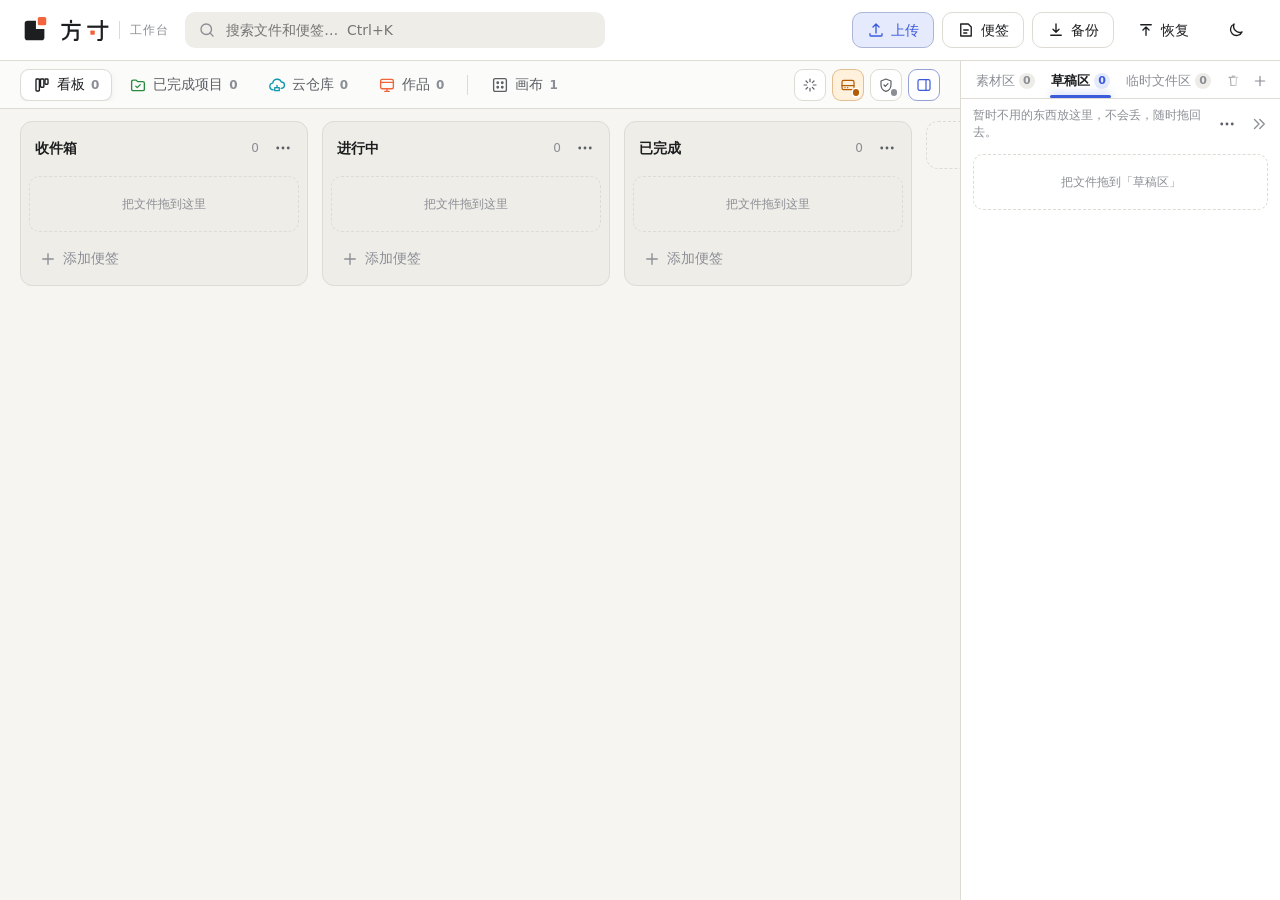
==== commit 7f6e5d30: "feat: paste text on canvas as a whiteboard text box instead of a note card" ====
--- a/index.html
+++ b/index.html
@@ -13,8 +13,8 @@
     // 尽早应用主题，避免刷新时闪一下
     try { var t = JSON.parse(localStorage.getItem('wb:theme') || '"auto"'); if (t === 'light' || t === 'dark') document.documentElement.dataset.theme = t; } catch (e) {}
   </script>
-  <link rel="stylesheet" href="style.css?v=74">
-  <link rel="modulepreload" href="app.js?v=93">
+  <link rel="stylesheet" href="style.css?v=75">
+  <link rel="modulepreload" href="app.js?v=98">
   <link rel="modulepreload" href="db.js?v=8">
 </head>
 <body>
@@ -190,6 +190,6 @@
   <input type="file" id="dirInput" webkitdirectory directory multiple hidden>
   <input type="file" id="restoreInput" accept=".wbk" hidden>
   <noscript>此工作台需要启用 JavaScript。</noscript>
-  <script type="module" src="app.js?v=93"></script>
+  <script type="module" src="app.js?v=98"></script>
 </body>
 </html>
--- a/style.css
+++ b/style.css
@@ -2314,13 +2314,17 @@
 .work-cover { position: relative; aspect-ratio: 16 / 10; overflow: hidden; background: color-mix(in srgb, var(--fc) 12%, var(--surface-2)); border-bottom: 1px solid var(--border); }
 .work-cover::after { content: ""; position: absolute; left: 0; right: 0; top: 0; height: 3px; background: var(--fc); }
 .work-cover > img { width: 100%; height: 100%; object-fit: cover; object-position: top; background: #fff; }
-.work-live { --s: .2; position: absolute; inset: 0; background: color-mix(in srgb, var(--fc) 10%, var(--surface-2)); overflow: hidden; }
-.work-live .work-mono { z-index: 1; transition: opacity .3s ease; }
-.work-live.loaded { background: #fff; }
-.work-live.loaded .work-mono { opacity: 0; pointer-events: none; }
-.work-live iframe { position: absolute; left: 0; top: 0; z-index: 2; width: 1280px; height: 800px; border: 0; transform: scale(var(--s)); transform-origin: 0 0; pointer-events: none; opacity: 0; transition: opacity .35s ease; }
-.work-live.loaded iframe { opacity: 1; }
-.work-live.loading:not(.loaded)::before { content: ""; position: absolute; inset: 0; z-index: 3; pointer-events: none; background: linear-gradient(100deg, transparent 30%, color-mix(in srgb, var(--fc) 14%, transparent) 50%, transparent 70%) 0 0 / 200% 100%; animation: shimmer 1.4s linear infinite; }
+.work-shot { position: absolute; inset: 0; background: color-mix(in srgb, var(--fc) 10%, var(--surface-2)); overflow: hidden; }
+.work-shot .work-mono { z-index: 1; transition: opacity .3s ease; }
+.work-shot.loaded { background: var(--surface-2); }
+.work-shot.loaded .work-mono { opacity: 0; pointer-events: none; }
+.work-shot-img {
+  position: absolute; inset: 0; z-index: 2; width: 100%; height: 100%;
+  object-fit: cover; object-position: top center; display: block;
+  opacity: 0; transition: opacity .35s ease, transform .45s var(--ease-smooth);
+}
+.work-shot.loaded .work-shot-img { opacity: 1; }
+.work:hover .work-shot.loaded .work-shot-img { transform: scale(1.03); }
 @keyframes shimmer { to { background-position: -200% 0; } }
 .work-mono { position: absolute; inset: 0; display: grid; place-content: center; justify-items: center; gap: 8px; color: var(--fc);
   background: repeating-linear-gradient(0deg, transparent 0 23px, color-mix(in srgb, var(--fc) 9%, transparent) 23px 24px), repeating-linear-gradient(90deg, transparent 0 23px, color-mix(in srgb, var(--fc) 9%, transparent) 23px 24px); }
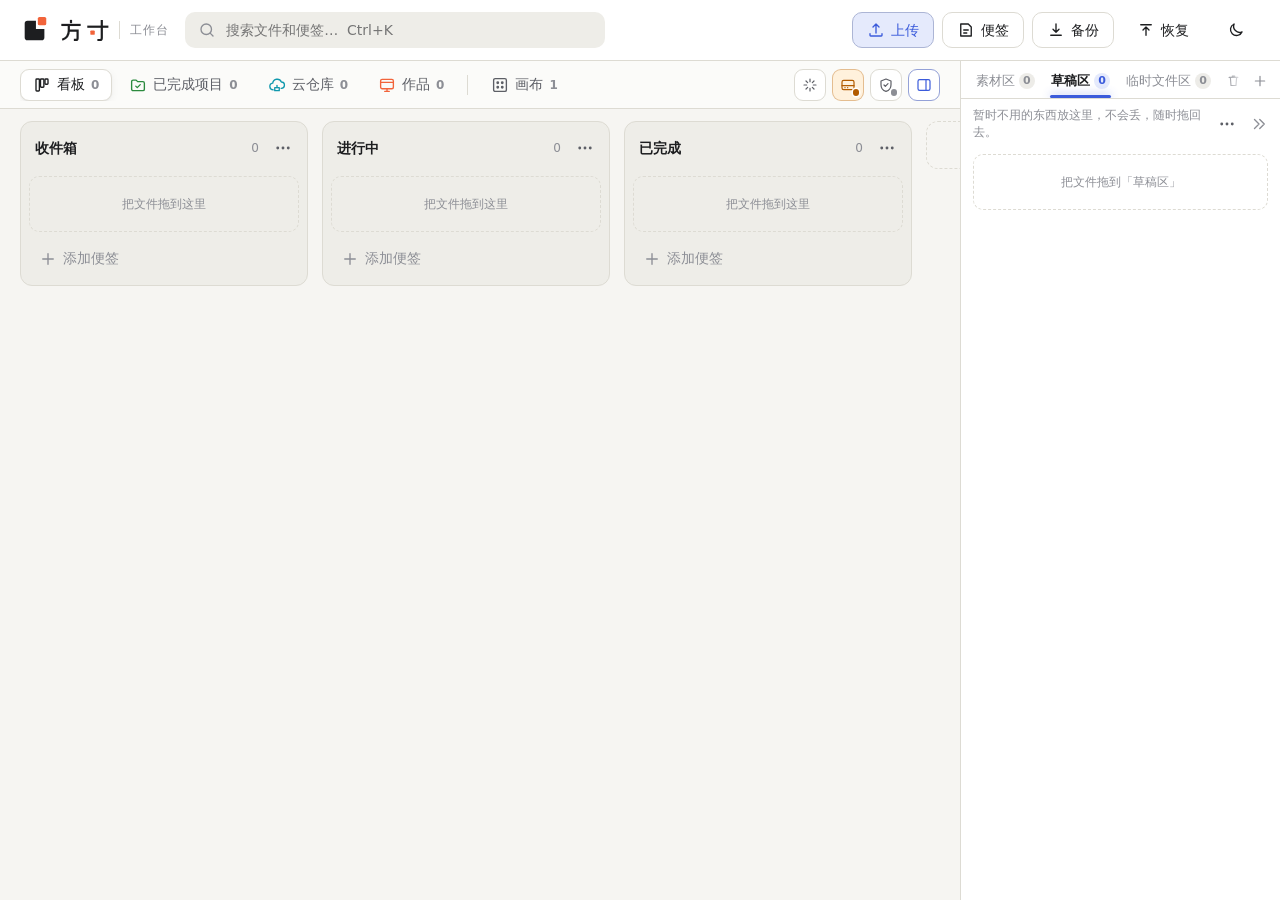
==== commit c35e48bd: "fix: preserve canvas image and card z-order when moving or resizing" ====
--- a/index.html
+++ b/index.html
@@ -14,7 +14,7 @@
     try { var t = JSON.parse(localStorage.getItem('wb:theme') || '"auto"'); if (t === 'light' || t === 'dark') document.documentElement.dataset.theme = t; } catch (e) {}
   </script>
   <link rel="stylesheet" href="style.css?v=75">
-  <link rel="modulepreload" href="app.js?v=98">
+  <link rel="modulepreload" href="app.js?v=99">
   <link rel="modulepreload" href="db.js?v=8">
 </head>
 <body>
@@ -190,6 +190,6 @@
   <input type="file" id="dirInput" webkitdirectory directory multiple hidden>
   <input type="file" id="restoreInput" accept=".wbk" hidden>
   <noscript>此工作台需要启用 JavaScript。</noscript>
-  <script type="module" src="app.js?v=98"></script>
+  <script type="module" src="app.js?v=99"></script>
 </body>
 </html>
